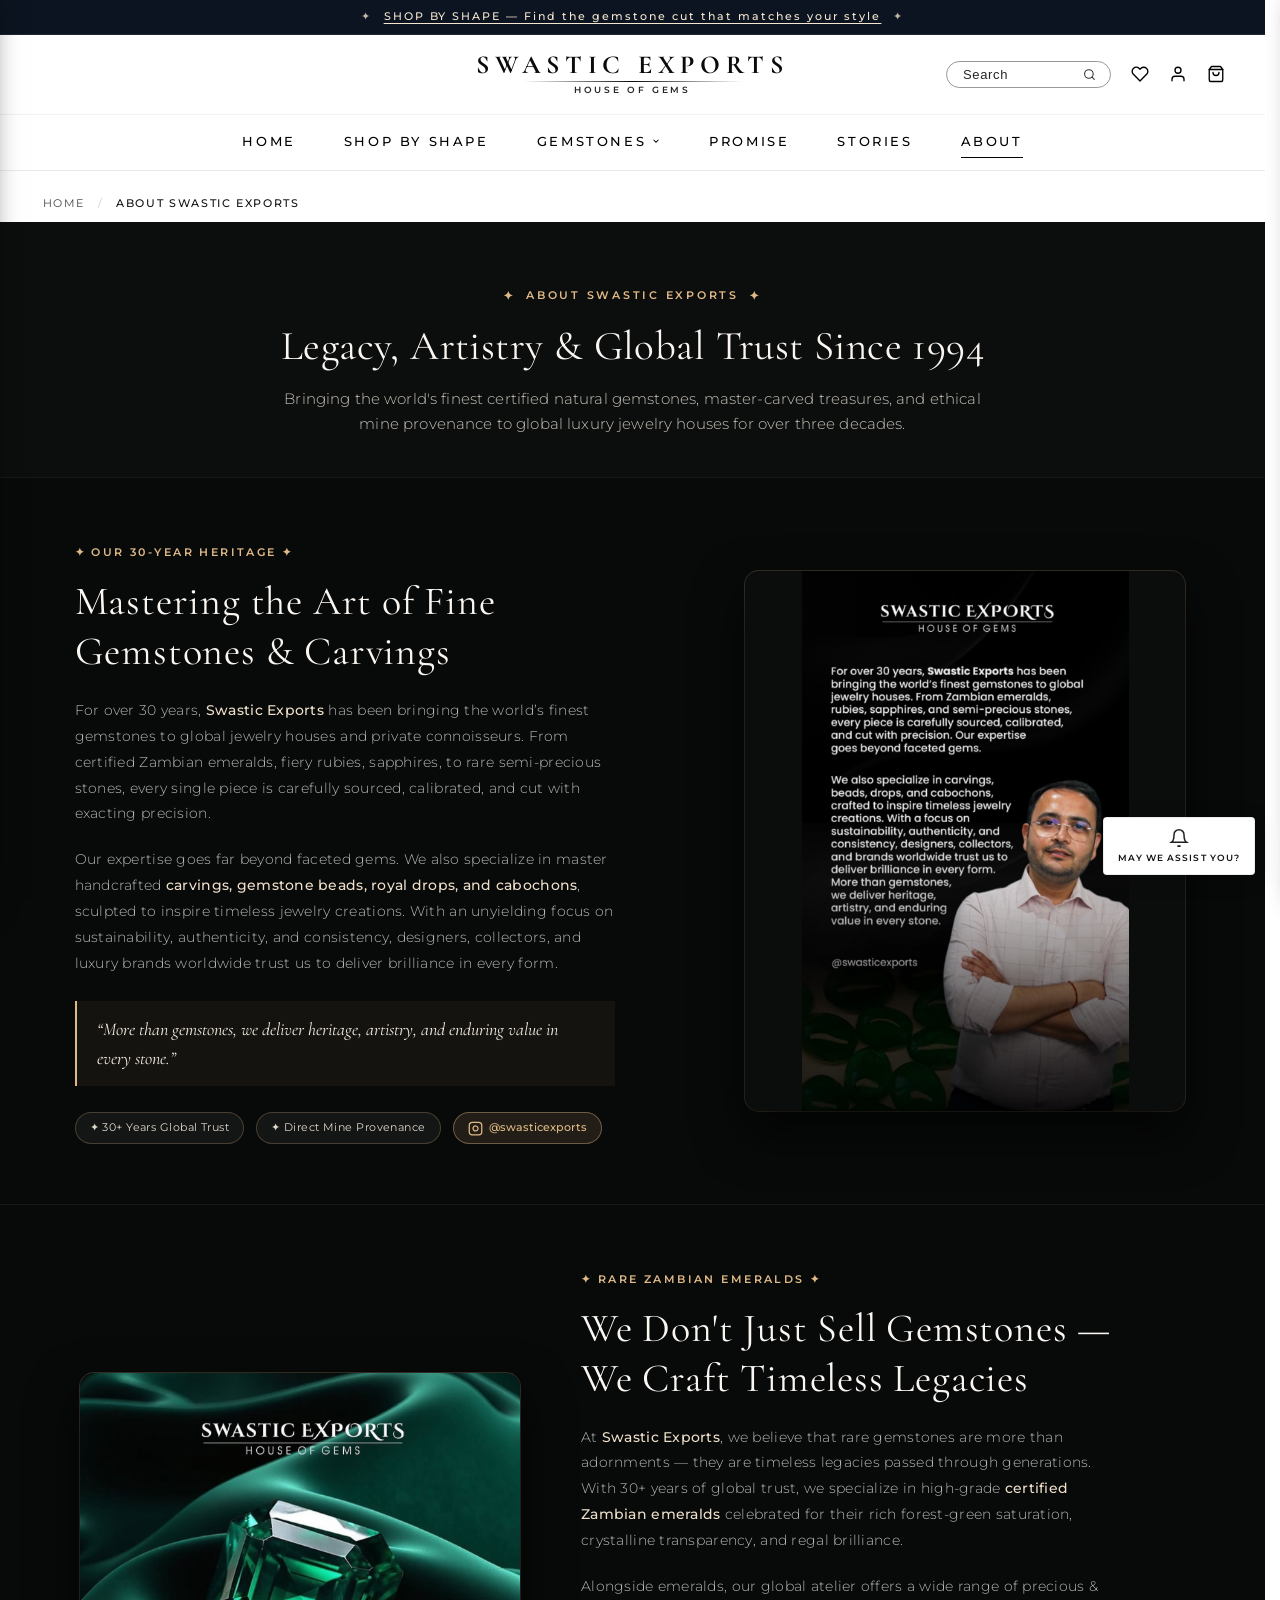
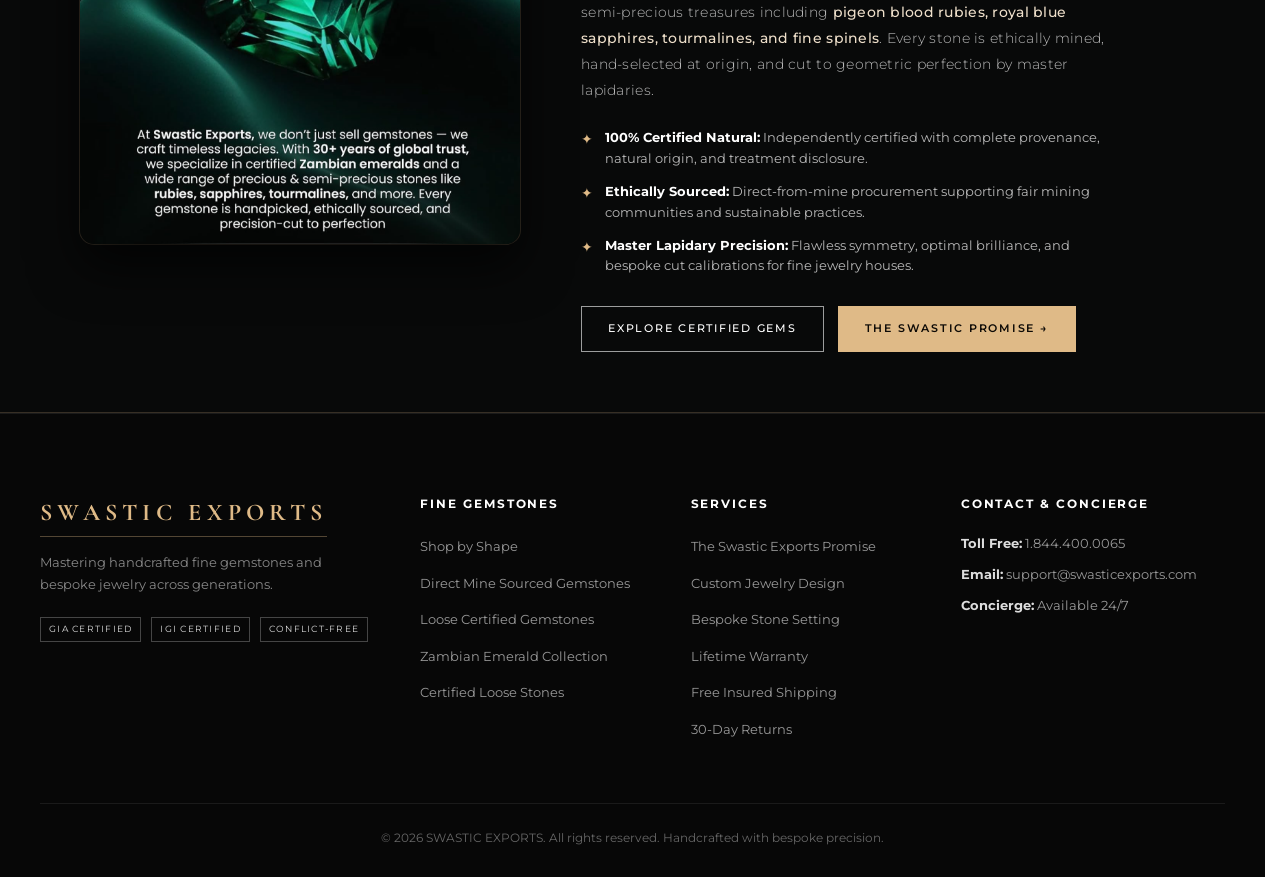
==== about.html @ c3d7b5c5 "Add luxury mega-dropdown for gemstones and complete 26-product catalog with live tab filtering" ====
<!DOCTYPE html>
<html lang="en">
<head>
  <meta charset="UTF-8">
  <meta name="viewport" content="width=device-width, initial-scale=1.0">
  <title>About Us | SWASTIC EXPORTS - House of Fine Gemstones</title>
  <meta name="description" content="Discover the 30-year legacy of Swastic Exports. World's finest certified natural Zambian emeralds, rubies, sapphires, precision lapidary art, and master handcrafted carvings.">
  <link rel="preconnect" href="https://fonts.googleapis.com">
  <link rel="preconnect" href="https://fonts.gstatic.com" crossorigin>
  <link href="https://fonts.googleapis.com/css2?family=Cormorant+Garamond:ital,wght@0,300;0,400;0,500;0,600;0,700;1,400&family=Montserrat:wght@200;300;400;500;600&display=swap" rel="stylesheet">
  <link rel="stylesheet" href="style.css">
</head>
<body class="about-page-body">

  <!-- Top Announcement Bar -->
  <div class="top-announcement-bar">
    <div class="announcement-content">
      <span class="sparkle-icon">✦</span>
      <a href="shapes.html">SHOP BY SHAPE — Find the gemstone cut that matches your style</a>
      <span class="sparkle-icon">✦</span>
    </div>
  </div>

  <!-- Top Header -->
  <header class="site-header" id="siteHeader">
    <div class="top-nav-bar">
      <div class="header-left">
        <button class="mobile-menu-btn" id="mobileMenuBtn" aria-label="Open Navigation Menu" title="Menu">
          <svg class="icon hamburger-icon" viewBox="0 0 24 24" fill="none" stroke="currentColor" stroke-width="2">
            <line x1="3" y1="6" x2="21" y2="6"></line>
            <line x1="3" y1="12" x2="21" y2="12"></line>
            <line x1="3" y1="18" x2="21" y2="18"></line>
          </svg>
        </button>
      </div>

      <div class="header-logo-container">
        <a href="index.html" class="brand-logo">
          <span class="logo-title">SWASTIC EXPORTS</span>
          <span class="logo-sub">HOUSE OF GEMS</span>
        </a>
      </div>

      <div class="header-right">
        <div class="search-pill-container" id="searchTrigger">
          <input type="text" placeholder="Search" id="headerSearchInput" readonly>
          <svg class="icon search-icon" viewBox="0 0 24 24" fill="none" stroke="currentColor" stroke-width="2">
            <circle cx="11" cy="11" r="8"></circle>
            <line x1="21" y1="21" x2="16.65" y2="16.65"></line>
          </svg>
        </div>
        
        <!-- Wishlist Button -->
        <button class="nav-action-btn wishlist-btn" id="wishlistBtn" aria-label="Favorites" title="View Favorites">
          <svg class="icon heart-icon" viewBox="0 0 24 24" fill="none" stroke="currentColor" stroke-width="1.8">
            <path d="M20.84 4.61a5.5 5.5 0 0 0-7.78 0L12 5.67l-1.06-1.06a5.5 5.5 0 0 0-7.78 7.78l1.06 1.06L12 21.23l7.78-7.78 1.06-1.06a5.5 5.5 0 0 0 0-7.78z"></path>
          </svg>
          <span class="action-badge" id="wishlistBadgeCount"></span>
        </button>

        <button class="nav-action-btn user-btn" id="userBtn" aria-label="Account">
          <svg class="icon" viewBox="0 0 24 24" fill="none" stroke="currentColor" stroke-width="1.8">
            <path d="M20 21v-2a4 4 0 0 0-4-4H8a4 4 0 0 0-4 4v2"></path>
            <circle cx="12" cy="7" r="4"></circle>
          </svg>
        </button>
        <button class="nav-action-btn cart-btn" id="cartBtn" aria-label="Shopping Bag">
          <svg class="icon" viewBox="0 0 24 24" fill="none" stroke="currentColor" stroke-width="1.8">
            <path d="M6 2L3 6v14a2 2 0 0 0 2 2h14a2 2 0 0 0 2-2V6l-3-4z"></path>
            <line x1="3" y1="6" x2="21" y2="6"></line>
            <path d="M16 10a4 4 0 0 1-8 0"></path>
          </svg>
          <span class="action-badge" id="cartBadgeCount"></span>
        </button>
      </div>
    </div>

    <!-- Navigation Menu Bar -->
    <nav class="main-navigation">
      <ul class="nav-menu">
        <li class="nav-item"><a href="index.html#heroSection" class="nav-link">HOME</a></li>
        <li class="nav-item"><a href="shapes.html" class="nav-link">SHOP BY SHAPE</a></li>
                <li class="nav-item has-dropdown" id="navGemsItem">
          <a href="index.html#diamond-products-section" class="nav-link nav-link-dropdown" id="navGemsLink" aria-haspopup="true" aria-expanded="false">
            <span>GEMSTONES</span>
            <svg class="dropdown-chevron" viewBox="0 0 24 24" width="10" height="10" fill="none" stroke="currentColor" stroke-width="2.5"><polyline points="6 9 12 15 18 9"></polyline></svg>
          </a>
          <div class="nav-luxury-dropdown" id="gemsDropdownMenu">
            <div class="nav-dropdown-inner">
              <div class="nav-drop-col">
                <span class="nav-drop-heading">
                  <span class="drop-icon">💎</span> NATURAL LOOSE GEMS
                </span>
                <ul class="nav-drop-list">
                  <li><a href="index.html#diamond-products-section?cat=gemstones" onclick="navigateToCategory('gemstones', event)">Colombian &amp; Zambian Emeralds</a></li>
                  <li><a href="index.html#diamond-products-section?cat=gemstones" onclick="navigateToCategory('gemstones', event)">Burma Pigeon Blood Rubies</a></li>
                  <li><a href="index.html#diamond-products-section?cat=gemstones" onclick="navigateToCategory('gemstones', event)">Royal Ceylon Blue Sapphires</a></li>
                  <li><a href="index.html#diamond-products-section?cat=gemstones" onclick="navigateToCategory('gemstones', event)">Santa Maria Aquamarines</a></li>
                  <li><a href="index.html#diamond-products-section?cat=gemstones" onclick="navigateToCategory('gemstones', event)">Rare Red Beryl &amp; Heliodor</a></li>
                  <li><a href="index.html#diamond-products-section?cat=gemstones" onclick="navigateToCategory('gemstones', event)" class="nav-drop-view-all">View All 10 Natural Gemstones &rarr;</a></li>
                </ul>
              </div>

              <div class="nav-drop-col">
                <span class="nav-drop-heading">
                  <span class="drop-icon">✨</span> CERTIFIED DIAMOND CUTS
                </span>
                <ul class="nav-drop-list">
                  <li><a href="index.html#diamond-products-section?cat=diamonds" onclick="navigateToCategory('diamonds', event)">Round Brilliant Cut (57 Facets)</a></li>
                  <li><a href="index.html#diamond-products-section?cat=diamonds" onclick="navigateToCategory('diamonds', event)">Emerald Cut (Hall of Mirrors)</a></li>
                  <li><a href="index.html#diamond-products-section?cat=diamonds" onclick="navigateToCategory('diamonds', event)">Royal Oval &amp; Cushion Cuts</a></li>
                  <li><a href="index.html#diamond-products-section?cat=diamonds" onclick="navigateToCategory('diamonds', event)">Pear Teardrop &amp; Marquise</a></li>
                  <li><a href="index.html#diamond-products-section?cat=diamonds" onclick="navigateToCategory('diamonds', event)">Princess &amp; Heart Cuts</a></li>
                  <li><a href="index.html#diamond-products-section?cat=diamonds" onclick="navigateToCategory('diamonds', event)" class="nav-drop-view-all">View All 8 Diamond Shapes &rarr;</a></li>
                </ul>
              </div>

              <div class="nav-drop-col">
                <span class="nav-drop-heading">
                  <span class="drop-icon">💍</span> FINE JEWELRY &amp; PAIRS
                </span>
                <ul class="nav-drop-list">
                  <li><a href="index.html#diamond-products-section?cat=jewelry" onclick="navigateToCategory('jewelry', event)">Emerald Solitaire &amp; Platinum Rings</a></li>
                  <li><a href="index.html#diamond-products-section?cat=jewelry" onclick="navigateToCategory('jewelry', event)">Full Eternity French Pavé Bands</a></li>
                  <li><a href="index.html#diamond-products-section?cat=jewelry" onclick="navigateToCategory('jewelry', event)">Natural Emerald Tennis Bracelets</a></li>
                  <li><a href="index.html#diamond-products-section?cat=pairs" onclick="navigateToCategory('pairs', event)">Neon Paraiba &amp; Chrome Tourmaline Pairs</a></li>
                  <li><a href="index.html#diamond-products-section?cat=pairs" onclick="navigateToCategory('pairs', event)">Mandarin Spessartite Garnet Pairs</a></li>
                  <li><a href="index.html#diamond-products-section?cat=all" onclick="navigateToCategory('all', event)" class="nav-drop-highlight-cta">✦ VIEW ALL PRODUCTS (26+) &rarr;</a></li>
                </ul>
              </div>
            </div>
          </div>
        </li>
        <li class="nav-item"><a href="promise.html" class="nav-link">PROMISE</a></li>
        <li class="nav-item"><a href="reviews.html" class="nav-link">STORIES</a></li>
        <li class="nav-item"><a href="about.html" class="nav-link active highlight-menu">ABOUT</a></li>
      </ul>
    </nav>
  </header>

  <main class="about-page-main">
    
    <!-- Breadcrumb -->
    <div class="promise-breadcrumb-wrapper">
      <div class="promise-container">
        <nav class="breadcrumb-nav">
          <a href="index.html">Home</a>
          <span class="breadcrumb-separator">/</span>
          <span class="breadcrumb-current">About Swastic Exports</span>
        </nav>
      </div>
    </div>

    <!-- About Section: Complete Brand Narrative, Founder & Zambian Emeralds Legacy -->
    <section class="story-legacy-section" id="story-section" style="border-top: none;">
      <!-- Section Header -->
      <div class="story-section-header">
        <div class="story-eyebrow">
          <span class="gold-diamond-icon">✦</span>
          <span>ABOUT SWASTIC EXPORTS</span>
          <span class="gold-diamond-icon">✦</span>
        </div>
        <h1 class="story-section-main-title">Legacy, Artistry &amp; Global Trust Since 1994</h1>
        <p class="story-section-lead">Bringing the world's finest certified natural gemstones, master-carved treasures, and ethical mine provenance to global luxury jewelry houses for over three decades.</p>
      </div>

      <!-- Story Block 1: 30+ Years Heritage & Founder Journey (User Image 4) -->
      <div class="story-block">
        <div class="story-container">
          <div class="story-content-box">
            <div class="story-inner-text">
              <span class="story-tag-eyebrow">✦ OUR 30-YEAR HERITAGE ✦</span>
              <h2 class="story-heading">Mastering the Art of Fine Gemstones &amp; Carvings</h2>
              <p class="story-description">
                For over 30 years, <strong>Swastic Exports</strong> has been bringing the world’s finest gemstones to global jewelry houses and private connoisseurs. From certified Zambian emeralds, fiery rubies, sapphires, to rare semi-precious stones, every single piece is carefully sourced, calibrated, and cut with exacting precision.
              </p>
              <p class="story-description">
                Our expertise goes far beyond faceted gems. We also specialize in master handcrafted <strong>carvings, gemstone beads, royal drops, and cabochons</strong>, sculpted to inspire timeless jewelry creations. With an unyielding focus on sustainability, authenticity, and consistency, designers, collectors, and luxury brands worldwide trust us to deliver brilliance in every form.
              </p>
              <blockquote class="story-quote-box">
                “More than gemstones, we deliver heritage, artistry, and enduring value in every stone.”
              </blockquote>
              <div class="story-meta-row">
                <span class="story-tag">✦ 30+ Years Global Trust</span>
                <span class="story-tag">✦ Direct Mine Provenance</span>
                <a href="https://instagram.com/swasticexports" target="_blank" class="story-handle-link" rel="noopener">
                  <svg width="15" height="15" viewBox="0 0 24 24" fill="none" stroke="currentColor" stroke-width="2"><rect x="2" y="2" width="20" height="20" rx="5" ry="5"></rect><path d="M16 11.37A4 4 0 1 1 12.63 8 4 4 0 0 1 16 11.37z"></path><line x1="17.5" y1="6.5" x2="17.51" y2="6.5"></line></svg>
                  @swasticexports
                </a>
              </div>
            </div>
          </div>
          <div class="story-media-box">
            <div class="story-card-frame">
              <img src="images/about-swastic-heritage.png" alt="Swastic Exports House of Gems - 30+ Years Heritage" class="story-card-img">
            </div>
          </div>
        </div>
      </div>

      <!-- Story Block 2: Certified Zambian Emeralds & Timeless Legacies (User Image 5) -->
      <div class="story-block">
        <div class="story-container reverse">
          <div class="story-media-box">
            <div class="story-card-frame">
              <img src="images/about-zambian-emerald.png" alt="Certified Zambian Emeralds Legacy - Swastic Exports" class="story-card-img">
            </div>
          </div>
          <div class="story-content-box">
            <div class="story-inner-text">
              <span class="story-tag-eyebrow">✦ RARE ZAMBIAN EMERALDS ✦</span>
              <h2 class="story-heading">We Don't Just Sell Gemstones — We Craft Timeless Legacies</h2>
              <p class="story-description">
                At <strong>Swastic Exports</strong>, we believe that rare gemstones are more than adornments — they are timeless legacies passed through generations. With 30+ years of global trust, we specialize in high-grade <strong>certified Zambian emeralds</strong> celebrated for their rich forest-green saturation, crystalline transparency, and regal brilliance.
              </p>
              <p class="story-description">
                Alongside emeralds, our global atelier offers a wide range of precious &amp; semi-precious treasures including <strong>pigeon blood rubies, royal blue sapphires, tourmalines, and fine spinels</strong>. Every stone is ethically mined, hand-selected at origin, and cut to geometric perfection by master lapidaries.
              </p>
              <div class="story-pillars-list">
                <div class="story-pillar-item">
                  <span class="pillar-check">✦</span>
                  <div><strong>100% Certified Natural:</strong> Independently certified with complete provenance, natural origin, and treatment disclosure.</div>
                </div>
                <div class="story-pillar-item">
                  <span class="pillar-check">✦</span>
                  <div><strong>Ethically Sourced:</strong> Direct-from-mine procurement supporting fair mining communities and sustainable practices.</div>
                </div>
                <div class="story-pillar-item">
                  <span class="pillar-check">✦</span>
                  <div><strong>Master Lapidary Precision:</strong> Flawless symmetry, optimal brilliance, and bespoke cut calibrations for fine jewelry houses.</div>
                </div>
              </div>
              <div class="story-actions-row">
                <a href="index.html#diamond-shape-section" class="story-cta-btn">EXPLORE CERTIFIED GEMS</a>
                <a href="promise.html" class="story-cta-btn gold">THE SWASTIC PROMISE →</a>
              </div>
            </div>
          </div>
        </div>
      </div>

    </section>

  </main>

  <!-- SWASTIC EXPORTS Footer -->
  <footer class="site-footer">
    <div class="footer-inner">
      <div class="footer-column brand-col">
        <div class="footer-logo">SWASTIC EXPORTS</div>
        <p class="footer-tagline">Mastering handcrafted fine gemstones and bespoke jewelry across generations.</p>
        <div class="footer-certifications">
          <span class="cert-badge">GIA CERTIFIED</span>
          <span class="cert-badge">IGI CERTIFIED</span>
          <span class="cert-badge">CONFLICT-FREE</span>
        </div>
      </div>

      <div class="footer-column">
        <h4>FINE GEMSTONES</h4>
        <ul>
          <li><a href="shapes.html">Shop by Shape</a></li>
          <li><a href="index.html#emerald-mines-section">Direct Mine Sourced Gemstones</a></li>
          <li><a href="index.html#diamond-products-section">Loose Certified Gemstones</a></li>
          <li><a href="index.html#emerald-mines-section">Zambian Emerald Collection</a></li>
          <li><a href="index.html#shapes-reel-section">Certified Loose Stones</a></li>
        </ul>
      </div>

      <div class="footer-column">
        <h4>SERVICES</h4>
        <ul>
          <li><a href="promise.html">The Swastic Exports Promise</a></li>
          <li><a href="index.html#diamond-shape-section">Custom Jewelry Design</a></li>
          <li><a href="#">Bespoke Stone Setting</a></li>
          <li><a href="#">Lifetime Warranty</a></li>
          <li><a href="#">Free Insured Shipping</a></li>
          <li><a href="#">30-Day Returns</a></li>
        </ul>
      </div>

      <div class="footer-column">
        <h4>CONTACT &amp; CONCIERGE</h4>
        <p class="footer-contact-item"><strong>Toll Free:</strong> 1.844.400.0065</p>
        <p class="footer-contact-item"><strong>Email:</strong> support@swasticexports.com</p>
        <p class="footer-contact-item"><strong>Concierge:</strong> Available 24/7</p>
      </div>
    </div>
    
    <div class="footer-bottom-bar">
      <p>&copy; 2026 SWASTIC EXPORTS. All rights reserved. Handcrafted with bespoke precision.</p>
    </div>
  </footer>

  <!-- Floating Concierge Widget -->
  <div class="concierge-floating-widget" id="conciergeWidget">
    <div class="concierge-badge-card" id="conciergeTrigger">
      <svg class="concierge-bell-icon" viewBox="0 0 24 24" fill="none" stroke="currentColor" stroke-width="1.8">
        <path d="M18 8A6 6 0 0 0 6 8c0 7-3 9-3 9h18s-3-2-3-9"></path>
        <path d="M13.73 21a2 2 0 0 1-3.46 0"></path>
      </svg>
      <span class="concierge-badge-text">MAY WE ASSIST YOU?</span>
    </div>

    <div class="concierge-panel" id="conciergePanel">
      <div class="concierge-panel-header">
        <div class="concierge-avatar">S</div>
        <div class="concierge-title-box">
          <h4>Swastic Exports Concierge</h4>
          <span class="status-online">● Online &amp; Ready to help</span>
        </div>
        <button class="concierge-close" id="conciergeClose">&times;</button>
      </div>
      <div class="concierge-body">
        <p class="concierge-greeting">Hello! Welcome to Swastic Exports. Our master gemstone specialists are here to guide you regarding certified Zambian emeralds, custom carvings, and direct mine provenance.</p>
        <div class="concierge-options">
          <button class="concierge-chip" onclick="handleConciergeTopic('diamond-guide')">Gemstone Certifications</button>
          <button class="concierge-chip" onclick="handleConciergeTopic('lab-vs-natural')">Natural Zambian Emeralds</button>
          <button class="concierge-chip" onclick="handleConciergeTopic('custom-ring')">Handcrafted Carvings</button>
        </div>
        <div class="concierge-input-wrap">
          <input type="text" placeholder="Type your question..." id="conciergeInput">
          <button id="conciergeSendBtn">Send</button>
        </div>
      </div>
    </div>
  </div>

  <!-- Favorites / Wishlist Slide Drawer -->
  <div class="cart-drawer-backdrop" id="wishlistBackdrop"></div>
  <aside class="cart-drawer" id="wishlistDrawer">
    <div class="cart-drawer-header">
      <h3>YOUR FAVORITES (<span id="wishlistDrawerCount">0</span>)</h3>
      <button class="close-drawer-btn" id="closeWishlistBtn">&times;</button>
    </div>
    <div class="cart-drawer-body" id="wishlistDrawerBody">
      <div class="empty-cart-view" id="emptyWishlistView">
        <svg viewBox="0 0 24 24" fill="none" stroke="currentColor" stroke-width="1.5" class="empty-bag-icon">
          <path d="M20.84 4.61a5.5 5.5 0 0 0-7.78 0L12 5.67l-1.06-1.06a5.5 5.5 0 0 0-7.78 7.78l1.06 1.06L12 21.23l7.78-7.78 1.06-1.06a5.5 5.5 0 0 0 0-7.78z"></path>
        </svg>
        <p>You have not saved any favorite jewelry pieces yet.</p>
        <a href="index.html#diamond-shape-section" class="hero-cta-btn dark-cta">EXPLORE GEMS</a>
      </div>
      <div class="cart-items-list" id="wishlistItemsList" style="display:none;"></div>
    </div>
  </aside>

  <!-- Shopping Cart Slide Drawer -->
  <div class="cart-drawer-backdrop" id="cartBackdrop"></div>
  <aside class="cart-drawer" id="cartDrawer">
    <div class="cart-drawer-header">
      <h3>YOUR SHOPPING BAG (<span id="drawerCount">0</span>)</h3>
      <button class="close-drawer-btn" id="closeCartBtn">&times;</button>
    </div>
    <div class="cart-drawer-body" id="cartDrawerBody">
      <div class="empty-cart-view" id="emptyCartView">
        <svg viewBox="0 0 24 24" fill="none" stroke="currentColor" stroke-width="1.5" class="empty-bag-icon">
          <path d="M6 2L3 6v14a2 2 0 0 0 2 2h14a2 2 0 0 0 2-2V6l-3-4z"></path>
          <line x1="3" y1="6" x2="21" y2="6"></line>
        </svg>
        <p>Your shopping bag is currently empty.</p>
        <a href="index.html#diamond-shape-section" class="hero-cta-btn dark-cta">CONTINUE BROWSING</a>
      </div>
      <div class="cart-items-list" id="cartItemsList" style="display:none;"></div>
    </div>
    <div class="cart-drawer-footer" id="cartDrawerFooter" style="display:none;">
      <div class="cart-subtotal-row">
        <span>Subtotal</span>
        <span id="cartSubtotalValue">$0.00</span>
      </div>
      <button class="checkout-btn">PROCEED TO CHECKOUT</button>
      <p class="cart-shipping-note">Complimentary insured shipping &amp; 30-day returns included.</p>
    </div>
  </aside>

  <script src="script.js"></script>
</body>
</html>
---- style.css ----
/* ==========================================================================
   VELORA - Luxury Fine Jewelry Design System
   Exact match to Diamondère aesthetic, typography, and layout
   ========================================================================== */

:root {
  --font-serif: 'Cormorant Garamond', Georgia, serif;
  --font-sans: 'Montserrat', -apple-system, BlinkMacSystemFont, 'Segoe UI', Roboto, sans-serif;
  
  /* Color Palette */
  --color-white: #ffffff;
  --color-black: #000000;
  --color-dark-bg: #0c0b0b;
  --color-section-dark: #121010;
  --color-burgundy-deep: #2f0409;
  --color-burgundy-mid: #4a0711;
  --color-text-main: #1f1f1f;
  --color-text-muted: #666666;
  --color-text-light: #d8d8d8;
  --color-gold-accent: #c5a059;
  --color-heart-active: #e53e3e;
  --color-border-light: rgba(0, 0, 0, 0.12);
  --color-border-dark: rgba(255, 255, 255, 0.25);
  
  --transition-smooth: all 0.35s cubic-bezier(0.25, 1, 0.5, 1);
}

/* Base Styles */
* {
  margin: 0;
  padding: 0;
  box-sizing: border-box;
}

html {
  scroll-behavior: smooth;
  font-size: 16px;
  overflow-x: hidden;
  max-width: 100%;
  width: 100%;
}

body {
  font-family: var(--font-sans);
  color: var(--color-text-main);
  background-color: var(--color-white);
  line-height: 1.6;
  overflow-x: hidden;
  max-width: 100%;
  width: 100%;
  position: relative;
  -webkit-font-smoothing: antialiased;
}

a {
  text-decoration: none;
  color: inherit;
}

button {
  cursor: pointer;
  border: none;
  background: none;
  font-family: inherit;
}

img {
  max-width: 100%;
  height: auto;
  display: block;
}

.icon {
  width: 18px;
  height: 18px;
  stroke-linecap: round;
  stroke-linejoin: round;
  transition: all 0.2s ease;
}

/* ==========================================================================
   HEADER & NAVIGATION
   Initial: Crisp white with dark text
   Scrolled: Sleek black sticky navbar (As seen in Screenshots 2, 3, 4, 5)
   ========================================================================== */

.site-header {
  position: sticky;
  top: 0;
  left: 0;
  width: 100%;
  z-index: 1000;
  background-color: var(--color-white);
  color: var(--color-black);
  border-bottom: 1px solid rgba(0, 0, 0, 0.08);
  transition: background-color 0.4s ease, color 0.4s ease, border-color 0.4s ease, box-shadow 0.4s ease;
}

.site-header.scrolled {
  background-color: var(--color-black);
  color: var(--color-white);
  border-bottom: 1px solid rgba(255, 255, 255, 0.15);
  box-shadow: 0 4px 25px rgba(0, 0, 0, 0.4);
}

.top-nav-bar {
  display: flex;
  align-items: center;
  justify-content: space-between;
  padding: 14px 40px;
  max-width: 1600px;
  margin: 0 auto;
}

.header-left {
  display: flex;
  align-items: center;
  gap: 28px;
  flex: 1;
}

.header-contact-link,
.location-currency {
  display: inline-flex;
  align-items: center;
  gap: 8px;
  font-size: 13px;
  letter-spacing: 0.04em;
  font-weight: 400;
  transition: opacity 0.2s ease;
}

.header-contact-link:hover {
  opacity: 0.75;
}

/* Brand Logo (Text-Only Royal Serif Design for SWASTIC EXPORTS) */
.header-logo-container {
  flex: 1;
  text-align: center;
}

.brand-logo {
  display: inline-flex;
  flex-direction: column;
  align-items: center;
  text-decoration: none;
  padding: 2px 6px;
  transition: all 0.3s ease;
}

.logo-title {
  font-family: var(--font-serif);
  font-size: 26px;
  font-weight: 700;
  letter-spacing: 0.22em;
  line-height: 1.1;
  text-transform: uppercase;
  color: #0a0a0a;
  -webkit-text-fill-color: #0a0a0a;
  background: none;
  -webkit-background-clip: border-box;
  position: relative;
  display: inline-block;
  transition: all 0.35s ease;
  white-space: nowrap;
}

.logo-title::after {
  content: '';
  position: absolute;
  bottom: -3px;
  left: 15%;
  right: 15%;
  height: 1px;
  background: linear-gradient(90deg, transparent, #0a0a0a, transparent);
  transition: all 0.35s ease;
}

.brand-logo:hover .logo-title {
  color: #b88636;
  -webkit-text-fill-color: #b88636;
  letter-spacing: 0.25em;
}

.brand-logo:hover .logo-title::after {
  left: 5%;
  right: 5%;
  background: linear-gradient(90deg, transparent, #b88636, transparent);
}

/* Scrolled (Black Header) and Dark Header: Radiant Luxury Gold Logo (Dynamically Changeable) */
.dark-header .logo-title,
.site-header.scrolled .logo-title {
  color: #dfba87;
  background: linear-gradient(135deg, #fff3dc 0%, #e2be8c 35%, #b88636 70%, #fadca6 100%) !important;
  -webkit-background-clip: text !important;
  -webkit-text-fill-color: transparent !important;
  filter: drop-shadow(0 1px 4px rgba(0, 0, 0, 0.7));
}

.dark-header .brand-logo:hover .logo-title,
.site-header.scrolled .brand-logo:hover .logo-title {
  background: linear-gradient(135deg, #ffffff 0%, #fae2be 40%, #dfba87 100%) !important;
  -webkit-background-clip: text !important;
  -webkit-text-fill-color: transparent !important;
}

.dark-header .logo-title::after,
.site-header.scrolled .logo-title::after {
  background: linear-gradient(90deg, transparent, #dfba87, transparent) !important;
}

.logo-sub {
  font-family: var(--font-sans);
  font-size: 8.5px;
  letter-spacing: 0.34em;
  text-transform: uppercase;
  margin-top: 5px;
  font-weight: 600;
  color: #1a1a1a;
  opacity: 0.95;
  white-space: nowrap;
  transition: color 0.35s ease;
}

.dark-header .logo-sub,
.site-header.scrolled .logo-sub {
  color: #dfba87 !important;
  text-shadow: 0 1px 2px rgba(0, 0, 0, 0.4);
}

/* Header Right: Search, Wishlist, Account, Cart */
.header-right {
  display: flex;
  align-items: center;
  justify-content: flex-end;
  gap: 20px;
  flex: 1;
}

.search-pill-container {
  display: flex;
  align-items: center;
  position: relative;
  border: 1px solid rgba(0, 0, 0, 0.4);
  border-radius: 20px;
  padding: 5px 14px 5px 16px;
  width: 165px;
  transition: all 0.3s ease;
  cursor: pointer;
}

.site-header.scrolled .search-pill-container {
  border-color: rgba(255, 255, 255, 0.45);
}

.search-pill-container input {
  border: none;
  outline: none;
  background: transparent;
  width: 100%;
  font-size: 13px;
  letter-spacing: 0.05em;
  color: inherit;
  cursor: pointer;
}

.search-pill-container input::placeholder {
  color: inherit;
  opacity: 0.85;
}

.search-icon {
  width: 15px;
  height: 15px;
  opacity: 0.8;
  margin-left: 6px;
}

.nav-action-btn {
  color: inherit;
  display: flex;
  align-items: center;
  justify-content: center;
  position: relative;
  transition: opacity 0.2s ease, transform 0.2s ease;
}

.nav-action-btn:hover {
  transform: translateY(-1px);
  opacity: 0.8;
}

.action-badge {
  position: absolute;
  top: -6px;
  right: -8px;
  background-color: var(--color-gold-accent);
  color: #fff;
  font-size: 10px;
  font-weight: 600;
  width: 16px;
  height: 16px;
  border-radius: 50%;
  display: none !important; /* Kept completely clean and normal without distracting 0 badges */
  align-items: center;
  justify-content: center;
}

.action-badge.has-items {
  display: flex !important;
}

.wishlist-btn .action-badge {
  background-color: var(--color-heart-active);
}

/* Main Navigation Menu (Exact requested 4 clean items) */
.main-navigation {
  border-top: 1px solid rgba(0, 0, 0, 0.05);
  padding: 10px 0 12px;
}

.site-header.scrolled .main-navigation {
  border-top: 1px solid rgba(255, 255, 255, 0.08);
  padding: 8px 0 10px;
}

.nav-menu {
  list-style: none;
  display: flex;
  align-items: center;
  justify-content: center;
  gap: 48px;
}

.nav-item {
  position: relative;
}

.nav-link {
  font-size: 13px;
  font-weight: 500;
  letter-spacing: 0.2em;
  text-transform: uppercase;
  color: inherit;
  padding: 6px 0;
  position: relative;
  display: inline-block;
  transition: color 0.2s ease;
}

.nav-link::after {
  content: '';
  position: absolute;
  bottom: 0;
  left: 0;
  width: 0;
  height: 1px;
  background-color: currentColor;
  transition: width 0.3s ease;
}

.nav-link:hover::after,
.nav-link.active::after,
.nav-link.highlight-menu::after {
  width: 100%;
}

/* ==========================================================================
   NAVIGATION DROPDOWN MENU (Luxury Mega-Menu for GEMSTONES)
   ========================================================================== */
.nav-item.has-dropdown {
  position: relative;
}

.nav-link.nav-link-dropdown {
  display: inline-flex;
  align-items: center;
  gap: 5px;
}

.dropdown-chevron {
  transition: transform 0.25s ease;
  vertical-align: middle;
}

.nav-item.has-dropdown:hover .dropdown-chevron,
.nav-item.has-dropdown.open .dropdown-chevron {
  transform: rotate(180deg);
}

.nav-luxury-dropdown {
  position: absolute;
  top: 100%;
  left: 50%;
  transform: translateX(-50%) translateY(14px);
  width: 780px;
  max-width: 90vw;
  background: #ffffff;
  color: #0f172a;
  border: 1px solid rgba(0, 0, 0, 0.08);
  border-radius: 16px;
  box-shadow: 0 25px 60px -10px rgba(0, 0, 0, 0.2), 0 0 0 1px rgba(0, 0, 0, 0.04);
  padding: 24px 28px;
  z-index: 1005;
  opacity: 0;
  visibility: hidden;
  pointer-events: none;
  transition: opacity 0.25s cubic-bezier(0.16, 1, 0.3, 1), transform 0.25s cubic-bezier(0.16, 1, 0.3, 1), visibility 0.25s;
  text-align: left;
}

/* Invisible bridge so mouse hover doesn't break when moving into dropdown */
.nav-luxury-dropdown::before {
  content: '';
  position: absolute;
  top: -15px;
  left: 0;
  right: 0;
  height: 20px;
}

.nav-item.has-dropdown:hover .nav-luxury-dropdown,
.nav-item.has-dropdown.open .nav-luxury-dropdown {
  opacity: 1;
  visibility: visible;
  pointer-events: auto;
  transform: translateX(-50%) translateY(0);
}

.site-header.scrolled .nav-luxury-dropdown {
  background: #0f1318;
  color: #ffffff;
  border-color: rgba(223, 186, 135, 0.25);
  box-shadow: 0 25px 60px rgba(0, 0, 0, 0.8), 0 0 0 1px rgba(223, 186, 135, 0.15);
}

.nav-dropdown-inner {
  display: grid;
  grid-template-columns: repeat(3, 1fr);
  gap: 24px;
}

.nav-drop-col {
  display: flex;
  flex-direction: column;
}

.nav-drop-heading {
  font-size: 11px;
  font-weight: 700;
  letter-spacing: 0.14em;
  text-transform: uppercase;
  color: #0f172a;
  margin-bottom: 12px;
  padding-bottom: 6px;
  border-bottom: 1px solid #f1f5f9;
  display: flex;
  align-items: center;
  gap: 6px;
  font-family: var(--font-sans);
}

.site-header.scrolled .nav-drop-heading {
  color: #dfba87;
  border-bottom-color: rgba(255, 255, 255, 0.1);
}

.drop-icon {
  font-size: 13px;
}

.nav-drop-list {
  list-style: none;
  padding: 0;
  margin: 0;
  display: flex;
  flex-direction: column;
  gap: 9px;
}

.nav-drop-list li a {
  font-size: 12.5px;
  color: #475569;
  text-decoration: none;
  font-weight: 500;
  line-height: 1.35;
  transition: all 0.2s ease;
  display: block;
}

.site-header.scrolled .nav-drop-list li a {
  color: #cbd5e1;
}

.nav-drop-list li a:hover {
  color: #0f172a;
  transform: translateX(3px);
}

.site-header.scrolled .nav-drop-list li a:hover {
  color: #dfba87;
}

.nav-drop-view-all {
  font-size: 11.5px !important;
  font-weight: 700 !important;
  color: #0f172a !important;
  margin-top: 4px;
  border-top: 1px dashed #e2e8f0;
  padding-top: 8px;
}

.site-header.scrolled .nav-drop-view-all {
  color: #dfba87 !important;
  border-top-color: rgba(255, 255, 255, 0.1);
}

.nav-drop-highlight-cta {
  font-size: 11.5px !important;
  font-weight: 700 !important;
  color: #b45309 !important;
  background: #fef3c7;
  padding: 5px 10px;
  border-radius: 6px;
  margin-top: 4px;
  display: inline-block;
  text-align: center;
}

.site-header.scrolled .nav-drop-highlight-cta {
  color: #0f1318 !important;
  background: #dfba87 !important;
}

/* Mobile Drawer Accordion for Gemstones */
.mobile-drawer-accordion-header {
  display: flex;
  align-items: center;
  justify-content: space-between;
  padding: 12px 18px;
  cursor: pointer;
  color: #ffffff;
  font-size: 14px;
  font-weight: 600;
  border-bottom: 1px solid rgba(255, 255, 255, 0.05);
}

.mobile-drawer-accordion-header .accordion-arrow {
  font-size: 16px;
  color: #dfba87;
  transition: transform 0.25s ease;
}

.mobile-drawer-accordion-item.active .mobile-drawer-accordion-header .accordion-arrow {
  transform: rotate(45deg);
}

.mobile-drawer-accordion-content {
  display: none;
  background: rgba(0, 0, 0, 0.25);
  padding: 6px 0 10px 24px;
}

.mobile-drawer-accordion-item.active .mobile-drawer-accordion-content {
  display: flex;
  flex-direction: column;
  gap: 8px;
}

.mobile-drawer-accordion-content a {
  font-size: 13px !important;
  color: #dfba87 !important;
  padding: 6px 12px;
  display: block;
}

/* Mobile Menu Hamburger Button (Hidden on Desktop) */
.mobile-menu-btn {
  display: none;
  background: transparent;
  border: none;
  color: inherit;
  cursor: pointer;
  padding: 6px;
  align-items: center;
  justify-content: center;
  border-radius: 4px;
  transition: opacity 0.2s ease, transform 0.2s ease;
}

.mobile-menu-btn:hover {
  opacity: 0.7;
}

.mobile-menu-btn .hamburger-icon {
  width: 22px;
  height: 22px;
}

/* ==========================================================================
   MOBILE NAVIGATION DRAWER (Luxury Slide-Over Menu)
   ========================================================================== */
.mobile-nav-drawer-backdrop {
  position: fixed;
  top: 0;
  left: 0;
  width: 100vw;
  height: 100vh;
  background: rgba(0, 0, 0, 0.75);
  backdrop-filter: blur(5px);
  -webkit-backdrop-filter: blur(5px);
  z-index: 10001;
  opacity: 0;
  visibility: hidden;
  transition: opacity 0.3s ease, visibility 0.3s ease;
}

.mobile-nav-drawer-backdrop.active {
  opacity: 1;
  visibility: visible;
}

.mobile-nav-drawer {
  position: fixed;
  top: 0;
  left: -320px;
  width: 300px;
  max-width: 85vw;
  height: 100vh;
  background: #0d0f11;
  color: #ffffff;
  z-index: 10002;
  box-shadow: 6px 0 30px rgba(0, 0, 0, 0.7);
  display: flex;
  flex-direction: column;
  transition: left 0.35s cubic-bezier(0.2, 0.9, 0.3, 1);
  overflow-y: auto;
}

.mobile-nav-drawer.active {
  left: 0;
}

.mobile-drawer-header {
  padding: 18px 20px;
  display: flex;
  align-items: center;
  justify-content: space-between;
  border-bottom: 1px solid rgba(223, 186, 135, 0.2);
}

.mobile-drawer-logo {
  text-decoration: none;
}

.mobile-drawer-logo .drawer-brand-title {
  font-family: var(--font-serif);
  font-size: 17px;
  font-weight: 700;
  letter-spacing: 0.16em;
  color: #dfba87;
  display: block;
}

.mobile-drawer-logo .drawer-brand-sub {
  font-family: var(--font-sans);
  font-size: 7.5px;
  letter-spacing: 0.25em;
  color: rgba(223, 186, 135, 0.75);
  display: block;
  margin-top: 2px;
}

.mobile-drawer-close {
  background: transparent;
  border: none;
  color: #a8a8a8;
  font-size: 26px;
  cursor: pointer;
  padding: 4px 8px;
  line-height: 1;
  transition: color 0.2s ease;
}

.mobile-drawer-close:hover {
  color: #ffffff;
}

.mobile-drawer-user-card {
  padding: 16px 20px;
  background: #14171a;
  border-bottom: 1px solid rgba(255, 255, 255, 0.08);
  display: flex;
  align-items: center;
  justify-content: space-between;
}

.mobile-drawer-user-info span {
  display: block;
}

.mobile-drawer-user-name {
  font-family: var(--font-sans);
  font-size: 13px;
  font-weight: 600;
  color: #ffffff;
}

.mobile-drawer-user-tier {
  font-family: var(--font-sans);
  font-size: 10px;
  color: #dfba87;
  letter-spacing: 0.08em;
  text-transform: uppercase;
  margin-top: 2px;
}

.mobile-drawer-user-link {
  font-family: var(--font-sans);
  font-size: 11px;
  color: #dfba87;
  text-decoration: underline;
  text-transform: uppercase;
  letter-spacing: 0.06em;
  font-weight: 600;
}

.mobile-drawer-links {
  list-style: none;
  padding: 14px 0;
  flex-grow: 1;
  margin: 0;
}

.mobile-drawer-link-item a {
  display: flex;
  align-items: center;
  justify-content: space-between;
  padding: 13px 22px;
  font-family: var(--font-sans);
  font-size: 12px;
  font-weight: 500;
  letter-spacing: 0.16em;
  text-transform: uppercase;
  color: #e5e5e5;
  transition: all 0.2s ease;
  border-left: 3px solid transparent;
}

.mobile-drawer-link-item a:hover,
.mobile-drawer-link-item a.active {
  background: rgba(223, 186, 135, 0.08);
  color: #dfba87;
  border-left-color: #dfba87;
  padding-left: 26px;
}

.mobile-drawer-link-item .link-arrow {
  color: rgba(223, 186, 135, 0.5);
  font-size: 14px;
}

.mobile-drawer-footer {
  padding: 20px;
  border-top: 1px solid rgba(255, 255, 255, 0.08);
  background: #0a0b0d;
  display: flex;
  flex-direction: column;
  gap: 12px;
}

.mobile-drawer-wa-btn {
  display: flex;
  align-items: center;
  justify-content: center;
  gap: 8px;
  padding: 12px;
  background: #1b8a43;
  color: #ffffff;
  border-radius: 4px;
  font-family: var(--font-sans);
  font-size: 12px;
  font-weight: 600;
  letter-spacing: 0.05em;
  text-decoration: none;
  transition: background 0.2s ease;
}

.mobile-drawer-wa-btn:hover {
  background: #25d366;
  color: #ffffff;
}

.mobile-drawer-contact-line {
  font-family: var(--font-sans);
  font-size: 11px;
  color: #8c8c8c;
  text-align: center;
  margin-top: 4px;
}

/* ==========================================================================
   1. HERO SECTION (Screenshot 1)
   ========================================================================== */

.hero-section {
  position: relative;
  width: 100%;
  min-height: calc(100vh - 90px);
  overflow: hidden;
  display: flex;
  align-items: center;
  justify-content: center;
  background: linear-gradient(135deg, #ffffff 0%, #faf8f5 55%, #f6f3ee 100%);
  padding: 50px 40px 60px;
  border-bottom: 1px solid rgba(0, 0, 0, 0.06);
}

.hero-gems-container {
  position: relative;
  z-index: 2;
  width: 100%;
  max-width: 1480px;
  margin: 0 auto;
  display: grid;
  grid-template-columns: 1fr 1.15fr;
  align-items: center;
  gap: 50px;
}

/* Left Content Column */
.hero-content-col {
  text-align: left;
  max-width: 600px;
  padding-left: 20px;
}

.hero-eyebrow {
  display: inline-flex;
  align-items: center;
  gap: 8px;
  font-family: var(--font-sans);
  font-size: 11px;
  font-weight: 600;
  letter-spacing: 0.28em;
  text-transform: uppercase;
  color: #c5a059;
  margin-bottom: 20px;
}

.gold-diamond-icon {
  font-size: 10px;
  color: #c5a059;
}

.hero-main-title {
  font-family: var(--font-serif);
  font-size: 58px;
  font-weight: 400;
  line-height: 1.14;
  letter-spacing: 0.01em;
  color: #1a1a1a;
  margin-bottom: 22px;
}

.hero-title-accent {
  font-style: italic;
  color: #2b2b2b;
}

.hero-subtext {
  font-family: var(--font-sans);
  font-size: 15px;
  line-height: 1.75;
  color: #555555;
  margin-bottom: 34px;
  font-weight: 350;
  max-width: 520px;
}

.hero-action-group {
  display: flex;
  align-items: center;
  gap: 16px;
  margin-bottom: 34px;
  flex-wrap: wrap;
}

.hero-btn-primary {
  display: inline-block;
  padding: 14px 34px;
  background: #121010;
  color: #ffffff;
  border: 1px solid #121010;
  font-size: 11px;
  font-weight: 600;
  letter-spacing: 0.2em;
  text-transform: uppercase;
  transition: var(--transition-smooth);
  box-shadow: 0 4px 16px rgba(0, 0, 0, 0.12);
}

.hero-btn-primary:hover {
  background: #c5a059;
  border-color: #c5a059;
  color: #ffffff;
  transform: translateY(-2px);
  box-shadow: 0 8px 24px rgba(197, 160, 89, 0.35);
}

.hero-btn-secondary {
  display: inline-block;
  padding: 14px 30px;
  background: transparent;
  color: #121010;
  border: 1px solid rgba(0, 0, 0, 0.25);
  font-size: 11px;
  font-weight: 600;
  letter-spacing: 0.2em;
  text-transform: uppercase;
  transition: var(--transition-smooth);
}

.hero-btn-secondary:hover {
  border-color: #121010;
  background: rgba(0, 0, 0, 0.04);
  transform: translateY(-2px);
}

.hero-trust-badges {
  display: flex;
  align-items: center;
  gap: 22px;
  flex-wrap: wrap;
  padding-top: 20px;
  border-top: 1px solid rgba(0, 0, 0, 0.08);
}

.trust-badge-item {
  display: flex;
  align-items: center;
  gap: 8px;
  font-size: 11px;
  letter-spacing: 0.08em;
  text-transform: uppercase;
  color: #777777;
  font-weight: 500;
}

.badge-dot {
  width: 5px;
  height: 5px;
  background: #c5a059;
  border-radius: 50%;
}

/* Right Visual Column */
.hero-visual-col {
  display: flex;
  justify-content: center;
  align-items: center;
  position: relative;
}

.hero-image-wrapper {
  position: relative;
  display: inline-block;
  max-width: 680px;
  width: 100%;
  margin: 0 auto;
  background: transparent;
  padding: 0;
  box-shadow: none;
  transition: transform 0.4s ease;
}

.hero-image-wrapper:hover {
  transform: translateY(-4px);
}

.hero-gems-img {
  width: 100%;
  height: auto;
  display: block;
  object-fit: contain;
  filter: contrast(1.05) saturate(1.08);
}

/* ==========================================================================
   REAL DIAMOND & GEMSTONE SPARKLE EFFECTS
   Dynamic light flares simulate authentic diamond brilliance & spectral fire
   ========================================================================== */

.diamond-sparkle {
  position: absolute;
  pointer-events: none;
  z-index: 10;
  transform: translate(-50%, -50%);
}

/* Pear Diamond in the center */
.sparkle-pear-diamond {
  top: 43.5%;
  left: 49.8%;
}

/* Emerald Cut Diamonds flanking center */
.sparkle-emerald-diamond-left {
  top: 39.5%;
  left: 41.2%;
}

.sparkle-emerald-diamond-right {
  top: 39.5%;
  left: 58.4%;
}

/* Royal Emerald cushion at top */
.sparkle-top-emerald {
  top: 27.5%;
  left: 49.8%;
}

/* Vivid Ruby in center arc */
.sparkle-ruby-center {
  top: 59.2%;
  left: 49.8%;
}

/* Royal Sapphire in blue arc */
.sparkle-sapphire-accent {
  top: 72.5%;
  left: 49.8%;
}

.sparkle-star {
  display: block;
  width: 18px;
  height: 18px;
  position: relative;
  animation: diamondGlitter 3.4s infinite ease-in-out;
}

.sparkle-emerald-diamond-left .sparkle-star {
  animation-delay: 1.1s;
  animation-duration: 3.8s;
}

.sparkle-emerald-diamond-right .sparkle-star {
  animation-delay: 2.2s;
  animation-duration: 3.5s;
}

.sparkle-ruby-center .sparkle-star {
  animation-delay: 1.7s;
  animation-duration: 4s;
}

.sparkle-sapphire-accent .sparkle-star {
  animation-delay: 0.7s;
  animation-duration: 3.6s;
}

.sparkle-star::before,
.sparkle-star::after {
  content: '';
  position: absolute;
  top: 50%;
  left: 50%;
  background: linear-gradient(90deg, transparent, #ffffff, transparent);
  transform: translate(-50%, -50%);
  filter: drop-shadow(0 0 5px rgba(255, 255, 255, 0.95)) drop-shadow(0 0 10px rgba(185, 225, 255, 0.9));
}

.sparkle-star::before {
  width: 24px;
  height: 2px;
}

.sparkle-star::after {
  width: 2px;
  height: 24px;
}

.sparkle-star-core {
  position: absolute;
  top: 50%;
  left: 50%;
  width: 6px;
  height: 6px;
  background: #ffffff;
  border-radius: 50%;
  transform: translate(-50%, -50%);
  box-shadow: 0 0 10px 4px rgba(255, 255, 255, 0.95), 0 0 18px 8px rgba(180, 225, 255, 0.7);
}

.sparkle-glow {
  display: block;
  width: 24px;
  height: 18px;
  border-radius: 50%;
  background: radial-gradient(ellipse, rgba(46, 213, 115, 0.55) 0%, rgba(46, 213, 115, 0) 70%);
  animation: emeraldPulse 4.2s infinite ease-in-out;
  animation-delay: 0.9s;
}

@keyframes diamondGlitter {
  0%, 100% {
    opacity: 0;
    transform: scale(0.3) rotate(0deg);
  }
  30% {
    opacity: 0.1;
  }
  50% {
    opacity: 1;
    transform: scale(1.25) rotate(45deg);
  }
  70% {
    opacity: 0.2;
  }
}

@keyframes emeraldPulse {
  0%, 100% {
    opacity: 0.1;
    transform: scale(0.8);
  }
  50% {
    opacity: 0.85;
    transform: scale(1.4);
  }
}

/* Hero Responsive Breakpoints */
@media (max-width: 1024px) {
  .hero-gems-container {
    grid-template-columns: 1fr;
    gap: 40px;
    text-align: center;
  }
  .hero-content-col {
    text-align: center;
    margin: 0 auto;
    padding-left: 0;
  }
  .hero-action-group,
  .hero-trust-badges {
    justify-content: center;
  }
  .hero-main-title {
    font-size: 46px;
  }
}

@media (max-width: 600px) {
  .hero-section {
    padding: 30px 16px 45px;
  }
  .hero-main-title {
    font-size: 36px;
  }
  .hero-action-group {
    flex-direction: column;
    width: 100%;
  }
  .hero-btn-primary,
  .hero-btn-secondary {
    width: 100%;
    text-align: center;
  }
}

.hero-scroll-indicator {
  position: absolute;
  bottom: 12px;
  left: 50%;
  transform: translateX(-50%);
  z-index: 3;
}

.hero-scroll-indicator a {
  color: rgba(0, 0, 0, 0.45);
  display: block;
  animation: bounce 2s infinite ease-in-out;
  transition: color 0.2s ease;
}

.hero-scroll-indicator a:hover {
  color: #111111;
}

.chevron-down {
  width: 22px;
  height: 22px;
}

@keyframes bounce {
  0%, 20%, 50%, 80%, 100% { transform: translateY(0); }
  40% { transform: translateY(-8px); }
  60% { transform: translateY(-4px); }
}

/* ==========================================================================
   2. FOUR COLLECTIONS GRID SECTION (Screenshot 2)
   ========================================================================== */

.featured-collections-section {
  background: linear-gradient(180deg, #320308 0%, #1c0205 100%);
  padding: 70px 40px 90px;
  color: var(--color-white);
}

.collections-container {
  max-width: 1540px;
  margin: 0 auto;
  display: grid;
  grid-template-columns: repeat(4, 1fr);
  gap: 28px;
}

.collection-card {
  display: flex;
  flex-direction: column;
  cursor: pointer;
  transition: transform 0.35s ease;
}

.collection-card:hover {
  transform: translateY(-6px);
}

.collection-img-wrapper {
  width: 100%;
  aspect-ratio: 1 / 1;
  overflow: hidden;
  background-color: #0d0103;
  margin-bottom: 22px;
  border-radius: 2px;
}

.collection-img-wrapper img {
  width: 100%;
  height: 100%;
  object-fit: cover;
  transition: transform 0.6s cubic-bezier(0.25, 1, 0.5, 1);
}

.collection-card:hover .collection-img-wrapper img {
  transform: scale(1.06);
}

.collection-title {
  font-family: var(--font-serif);
  font-size: 20px;
  font-weight: 400;
  text-align: center;
  letter-spacing: 0.04em;
  color: #f5f2eb;
  transition: color 0.3s ease;
}

.collection-card:hover .collection-title {
  color: #ffffff;
  text-decoration: underline;
  text-underline-offset: 6px;
}

/* ==========================================================================
   3. STORY SECTION: About Swastic Exports - Heritage & Timeless Legacies
   ========================================================================== */

.story-legacy-section {
  background-color: #0c0d0d;
  color: var(--color-white);
  overflow: hidden;
  position: relative;
  border-top: 1px solid rgba(223, 186, 135, 0.2);
  border-bottom: 1px solid rgba(223, 186, 135, 0.2);
}

.story-section-header {
  text-align: center;
  padding: 85px 24px 50px;
  max-width: 920px;
  margin: 0 auto;
}

.story-eyebrow {
  display: inline-flex;
  align-items: center;
  gap: 10px;
  font-family: var(--font-sans);
  font-size: 11px;
  font-weight: 600;
  letter-spacing: 0.25em;
  text-transform: uppercase;
  color: #dfba87;
  margin-bottom: 16px;
}

.story-eyebrow .gold-diamond-icon {
  color: #dfba87;
  font-size: 12px;
}

.story-section-header {
  padding: 60px 24px 40px;
  max-width: 860px;
  margin: 0 auto;
  text-align: center;
}

.story-section-main-title {
  font-family: var(--font-serif);
  font-size: clamp(28px, 3.2vw, 42px);
  font-weight: 400;
  line-height: 1.25;
  letter-spacing: 0.01em;
  color: #faf7f2;
  margin-bottom: 14px;
}

.story-section-lead {
  font-family: var(--font-sans);
  font-size: 14.5px;
  line-height: 1.75;
  color: #c7c3ba;
  font-weight: 300;
  letter-spacing: 0.01em;
  max-width: 720px;
  margin: 0 auto;
}

/* Story Block Containers */
.story-block {
  border-top: 1px solid rgba(255, 255, 255, 0.06);
  background: #080909;
  padding: 60px 0;
}

.story-container {
  display: grid;
  grid-template-columns: 1fr 1fr;
  width: 100%;
  align-items: stretch;
  min-height: 600px;
}

.story-container.reverse {
  grid-template-columns: 1fr 1fr;
}

.about-page-main .story-container {
  grid-template-columns: 1.15fr 0.85fr;
  max-width: 1180px;
  margin: 0 auto;
  gap: 56px;
  padding: 0 32px;
  align-items: center;
  min-height: auto;
}

.about-page-main .story-container.reverse {
  grid-template-columns: 0.85fr 1.15fr;
}

.story-content-left {
  display: flex;
  align-items: center;
  justify-content: center;
  padding: 80px 70px;
  background-color: #0b0b0b;
}

.story-content-box {
  display: flex;
  flex-direction: column;
  justify-content: center;
  padding: 0;
  background-color: transparent;
}

.about-page-main .story-content-left {
  padding: 0;
  background-color: transparent;
}

.story-inner-text {
  max-width: 540px;
  width: 100%;
}

.story-tag-eyebrow {
  display: inline-block;
  font-family: var(--font-sans);
  font-size: 11px;
  font-weight: 600;
  letter-spacing: 0.22em;
  text-transform: uppercase;
  color: #dfba87;
  margin-bottom: 14px;
}

.story-heading {
  font-family: var(--font-serif);
  font-size: clamp(28px, 3.2vw, 40px);
  font-weight: 400;
  line-height: 1.25;
  letter-spacing: 0.02em;
  margin-bottom: 22px;
  color: #faf7f2;
}

.story-description {
  font-family: var(--font-sans);
  font-size: 14px;
  line-height: 1.85;
  color: #b8b8b8;
  font-weight: 300;
  margin-bottom: 20px;
  letter-spacing: 0.02em;
}

.story-description strong {
  color: #eedfca;
  font-weight: 500;
}

.story-quote-box {
  margin: 24px 0 26px;
  padding: 14px 20px;
  border-left: 2px solid #dfba87;
  background: rgba(223, 186, 135, 0.06);
  font-family: var(--font-serif);
  font-size: 18px;
  font-style: italic;
  line-height: 1.6;
  color: #f3ece1;
}

.story-meta-row {
  display: flex;
  align-items: center;
  flex-wrap: wrap;
  gap: 12px;
  margin-top: 24px;
}

.story-tag {
  display: inline-flex;
  align-items: center;
  padding: 6px 14px;
  background: rgba(255, 255, 255, 0.05);
  border: 1px solid rgba(223, 186, 135, 0.25);
  border-radius: 20px;
  font-family: var(--font-sans);
  font-size: 11px;
  color: #ded8cb;
  letter-spacing: 0.04em;
}

.story-handle-link {
  display: inline-flex;
  align-items: center;
  gap: 6px;
  padding: 6px 14px;
  background: rgba(223, 186, 135, 0.12);
  border: 1px solid rgba(223, 186, 135, 0.4);
  border-radius: 20px;
  color: #dfba87;
  font-family: var(--font-sans);
  font-size: 11px;
  font-weight: 500;
  text-decoration: none;
  transition: all 0.25s ease;
}

.story-handle-link:hover {
  background: #dfba87;
  color: #0b0b0b;
}

/* Feature Pillars List in Story 2 */
.story-pillars-list {
  display: flex;
  flex-direction: column;
  gap: 12px;
  margin: 24px 0 30px;
}

.story-pillar-item {
  display: flex;
  align-items: flex-start;
  gap: 12px;
  font-family: var(--font-sans);
  font-size: 13px;
  line-height: 1.6;
  color: #b8b8b8;
}

.story-pillar-item .pillar-check {
  color: #dfba87;
  font-size: 14px;
  margin-top: 1px;
  flex-shrink: 0;
}

.story-pillar-item strong {
  color: #ffffff;
}

/* Actions */
.story-actions-row {
  display: flex;
  align-items: center;
  gap: 14px;
  flex-wrap: wrap;
}

.story-cta-btn {
  display: inline-block;
  padding: 13px 26px;
  border: 1px solid rgba(255, 255, 255, 0.6);
  color: var(--color-white);
  font-size: 11px;
  font-weight: 500;
  letter-spacing: 0.16em;
  text-transform: uppercase;
  text-decoration: none;
  transition: var(--transition-smooth);
}

.story-cta-btn:hover {
  background-color: var(--color-white);
  color: var(--color-black);
  transform: translateY(-2px);
}

.story-cta-btn.gold {
  background: #dfba87;
  border-color: #dfba87;
  color: #0d0a06;
  font-weight: 600;
}

.story-cta-btn.gold:hover {
  background: #ffffff;
  border-color: #ffffff;
  color: #0d0a06;
}

/* Media Box / Exhibition Image & Poster Cards */
.story-media-box {
  position: relative;
  width: 100%;
  height: auto;
  min-height: auto;
  display: flex;
  align-items: center;
  justify-content: center;
  background: transparent;
  padding: 0;
}

.story-media-right {
  position: relative;
  width: 100%;
  height: 100%;
  min-height: 600px;
  display: flex;
  align-items: stretch;
  overflow: hidden;
  background-color: #050606;
}

.story-card-frame {
  width: 100%;
  max-width: 440px;
  border-radius: 14px;
  overflow: hidden;
  box-shadow: 0 22px 50px rgba(0, 0, 0, 0.7), 0 0 0 1px rgba(223, 186, 135, 0.22);
  background: #0b0c0c;
  display: flex;
  align-items: center;
  justify-content: center;
  transition: transform 0.4s cubic-bezier(0.2, 0.8, 0.2, 1), box-shadow 0.4s ease;
}

.story-card-frame:hover {
  transform: translateY(-8px);
  box-shadow: 0 28px 65px rgba(0, 0, 0, 0.85), 0 0 0 1px rgba(223, 186, 135, 0.4);
}

.story-card-img {
  width: 100%;
  height: auto;
  max-height: 540px;
  object-fit: contain;
  display: block;
  border-radius: 14px;
}

.story-image {
  width: 100%;
  height: 100%;
  min-height: 600px;
  object-fit: cover;
  object-position: center 30%;
  display: block;
  transition: transform 0.8s cubic-bezier(0.25, 1, 0.5, 1);
}

.story-card-frame:hover .story-card-img,
.story-media-right:hover .story-image {
  transform: scale(1.025);
}

.collection-carvings-img {
  width: 100%;
  height: 100%;
  object-fit: cover;
  object-position: center 30%;
  transition: transform 0.6s cubic-bezier(0.25, 1, 0.5, 1);
}

/* Collections Block inside About Section */
.story-collections-block {
  padding: 85px 40px 95px;
  background-color: #0b0c0c;
  border-top: 1px solid rgba(255, 255, 255, 0.08);
}

.story-collections-header {
  text-align: center;
  max-width: 800px;
  margin: 0 auto 50px;
}

@media (max-width: 992px) {
  .story-block {
    padding: 48px 0;
  }
  .story-container,
  .story-container.reverse {
    grid-template-columns: 1fr;
    gap: 36px;
    padding: 0 24px;
  }
  .story-container.reverse .story-media-box,
  .story-container.reverse .story-media-right {
    order: 2;
  }
  .story-container.reverse .story-content-box,
  .story-container.reverse .story-content-left {
    order: 1;
  }
  .story-content-box,
  .story-content-left {
    padding: 0;
  }
  .story-card-frame {
    max-width: 380px;
    margin: 0 auto;
  }
  .story-card-img {
    max-height: 460px;
  }
  .story-media-right,
  .story-image {
    min-height: 320px;
  }
  #story-section .story-container {
    padding: 0;
    gap: 0;
  }
  #story-section .story-content-left {
    padding: 60px 24px;
  }
  #story-section .story-media-right,
  #story-section .story-image {
    min-height: 420px;
  }
}

/* ==========================================================================
   4. INTERACTIVE DIAMOND BY SHAPE SECTION (Screenshot 4)
   Dynamic ring switching functionality on diamond selection
   ========================================================================== */

.diamond-shape-selector-section {
  background-color: var(--color-white);
  color: var(--color-black);
  padding: 80px 40px 90px;
  text-align: center;
}

.shape-selector-header {
  max-width: 820px;
  margin: 0 auto 35px;
}

.section-title {
  font-family: var(--font-serif);
  font-size: 42px;
  font-weight: 400;
  line-height: 1.25;
  letter-spacing: 0.02em;
  margin-bottom: 18px;
  color: #1a1a1a;
}

.section-subtitle {
  font-size: 14px;
  color: #555555;
  line-height: 1.7;
  font-weight: 400;
}

.section-subtitle .text-link {
  color: #111111;
  text-decoration: underline;
  text-underline-offset: 3px;
  font-weight: 500;
  transition: color 0.2s ease;
}

.section-subtitle .text-link:hover {
  color: var(--color-burgundy-mid);
}

/* Ring Stage */
.shape-ring-stage {
  max-width: 780px;
  margin: 0 auto 30px;
  display: flex;
  flex-direction: column;
  align-items: center;
}

.ring-display-container {
  width: 100%;
  max-width: 620px;
  aspect-ratio: 4 / 3;
  display: flex;
  align-items: center;
  justify-content: center;
  position: relative;
  background: #ffffff;
}

.stage-favorite-btn {
  position: absolute;
  top: 15px;
  right: 15px;
  background: rgba(255, 255, 255, 0.9);
  border-radius: 50%;
  width: 38px;
  height: 38px;
  display: flex;
  align-items: center;
  justify-content: center;
  box-shadow: 0 2px 10px rgba(0,0,0,0.06);
  transition: all 0.2s ease;
}

.stage-favorite-btn:hover {
  transform: scale(1.1);
}

.stage-favorite-btn.favorited svg {
  fill: var(--color-heart-active);
  stroke: var(--color-heart-active);
}

.active-ring-preview {
  max-width: 82%;
  max-height: 82%;
  object-fit: contain;
  transition: opacity 0.3s ease, transform 0.3s ease;
}

.active-ring-preview.switching {
  opacity: 0.3;
  transform: scale(0.96);
}

.ring-spec-overlay {
  position: absolute;
  bottom: 8px;
  display: flex;
  flex-direction: column;
  align-items: center;
  gap: 4px;
}

.diamond-spec-pill {
  font-size: 12px;
  font-weight: 600;
  letter-spacing: 0.14em;
  text-transform: uppercase;
  color: #222;
  background: rgba(255, 255, 255, 0.95);
  padding: 4px 14px;
  border-radius: 20px;
  box-shadow: 0 2px 10px rgba(0,0,0,0.06);
}

.diamond-spec-sub {
  font-size: 11px;
  color: #777;
  letter-spacing: 0.06em;
}

.selector-instructions {
  font-size: 13px;
  color: #444;
  letter-spacing: 0.08em;
  margin-top: 18px;
  font-weight: 400;
}

/* 8 Diamond Shapes Horizontal Bar */
.diamond-shapes-nav {
  display: flex;
  align-items: flex-end;
  justify-content: center;
  gap: 32px;
  max-width: 1300px;
  margin: 0 auto 40px;
  padding: 10px 20px;
  flex-wrap: wrap;
}

.diamond-shape-btn {
  display: flex;
  flex-direction: column;
  align-items: center;
  gap: 12px;
  background: transparent;
  padding: 10px 8px 14px;
  position: relative;
  transition: transform 0.25s ease, opacity 0.25s ease;
  min-width: 90px;
}

.diamond-shape-btn:hover {
  transform: translateY(-4px);
}

.shape-icon-wrapper {
  width: 54px;
  height: 54px;
  display: flex;
  align-items: center;
  justify-content: center;
  transition: transform 0.25s ease;
}

.diamond-shape-svg {
  width: 100%;
  height: 100%;
  filter: drop-shadow(0 2px 4px rgba(0,0,0,0.05));
}

.shape-label {
  font-size: 11px;
  letter-spacing: 0.12em;
  font-weight: 500;
  color: #444;
  text-transform: uppercase;
  transition: color 0.2s ease, font-weight 0.2s ease;
}

.diamond-shape-btn.active .shape-label {
  color: #000;
  font-weight: 600;
}

.diamond-shape-btn::after {
  content: '';
  position: absolute;
  bottom: 0;
  left: 50%;
  transform: translateX(-50%);
  width: 0;
  height: 2px;
  background-color: #000000;
  transition: width 0.3s ease;
}

.diamond-shape-btn.active::after {
  width: 80%;
}

.diamond-shape-btn.active .shape-icon-wrapper {
  transform: scale(1.1);
}

/* Action buttons under shape selector */
.shape-action-row {
  display: flex;
  align-items: center;
  justify-content: center;
  gap: 20px;
  margin-top: 10px;
}

.shape-action-btn {
  padding: 13px 28px;
  font-size: 11px;
  font-weight: 600;
  letter-spacing: 0.16em;
  text-transform: uppercase;
  transition: var(--transition-smooth);
}

.shape-action-btn.primary {
  background-color: var(--color-black);
  color: var(--color-white);
  border: 1px solid var(--color-black);
}

.shape-action-btn.primary:hover {
  background-color: var(--color-burgundy-mid);
  border-color: var(--color-burgundy-mid);
  transform: translateY(-2px);
  box-shadow: 0 4px 15px rgba(0,0,0,0.2);
}

.shape-action-btn.secondary {
  background-color: transparent;
  color: var(--color-black);
  border: 1px solid rgba(0,0,0,0.3);
}

.shape-action-btn.secondary:hover {
  border-color: #000;
  transform: translateY(-2px);
}

/* ==========================================================================
   5. LAB DIAMOND RINGS SECTION (Screenshot 5)
   ========================================================================== */

.lab-diamonds-section {
  background-color: #0a0a0a;
  color: var(--color-white);
  overflow: hidden;
}

.lab-split-container {
  display: grid;
  grid-template-columns: 1fr 1fr;
  align-items: stretch;
}

.lab-media-left {
  width: 100%;
  height: 100%;
  min-height: 540px;
  overflow: hidden;
}

.lab-hero-image {
  width: 100%;
  height: 100%;
  object-fit: cover;
  display: block;
}

.lab-content-right {
  display: flex;
  align-items: center;
  justify-content: center;
  padding: 80px 70px;
  background-color: #0e0e0e;
}

.lab-inner-content {
  max-width: 520px;
}

.lab-heading {
  font-family: var(--font-serif);
  font-size: 46px;
  font-weight: 400;
  line-height: 1.2;
  letter-spacing: 0.03em;
  margin-bottom: 24px;
  color: #faf7f2;
}

.lab-description {
  font-size: 14px;
  line-height: 1.85;
  color: #b0b0b0;
  font-weight: 300;
  margin-bottom: 34px;
  letter-spacing: 0.02em;
}

.lab-cta-btn {
  display: inline-block;
  padding: 13px 26px;
  border: 1px solid rgba(255, 255, 255, 0.6);
  color: var(--color-white);
  font-size: 11px;
  font-weight: 500;
  letter-spacing: 0.16em;
  text-transform: uppercase;
  transition: var(--transition-smooth);
}

.lab-cta-btn:hover {
  background-color: var(--color-white);
  color: var(--color-black);
  transform: translateY(-2px);
}

/* Direct Mine Sourcing & Fair Trade Section (74th BGJF) */
.emerald-mines-feature-section {
  background-color: #ffffff;
  border-top: 1px solid rgba(0, 0, 0, 0.06);
  border-bottom: 1px solid rgba(0, 0, 0, 0.06);
}

.emerald-mines-feature-section .lab-media-left {
  background-color: #fafaf9;
  display: flex;
  align-items: center;
  justify-content: center;
  padding: 30px;
}

.emerald-mines-feature-section .lab-content-right {
  background-color: #ffffff;
  padding: 70px 60px;
}

.emerald-fair-img {
  width: auto;
  max-width: 100%;
  max-height: 650px;
  object-fit: contain;
  background-color: #ffffff;
  border-radius: 12px;
  padding: 10px;
  border: 1px solid rgba(0, 0, 0, 0.08);
  box-shadow: 0 14px 38px rgba(0, 0, 0, 0.07);
  transition: transform 0.4s ease, box-shadow 0.4s ease;
}

.emerald-mines-feature-section:hover .emerald-fair-img {
  transform: translateY(-4px);
  box-shadow: 0 20px 48px rgba(0, 0, 0, 0.11);
}

.emerald-mines-feature-section .lab-heading {
  color: #111827;
  font-size: 42px;
  line-height: 1.25;
  margin-bottom: 20px;
}

.emerald-mines-feature-section .lab-description {
  color: #4b5563;
  font-size: 15px;
  line-height: 1.8;
  margin-bottom: 28px;
}

.mine-eyebrow-badge {
  display: inline-block;
  font-family: var(--font-sans);
  font-size: 11px;
  font-weight: 700;
  letter-spacing: 0.18em;
  color: #926928;
  text-transform: uppercase;
  margin-bottom: 16px;
}

.mine-highlights-list {
  display: flex;
  flex-direction: column;
  gap: 14px;
  margin-bottom: 34px;
}

.mine-point-item {
  display: flex;
  align-items: flex-start;
  gap: 12px;
  font-size: 14px;
  line-height: 1.55;
  color: #4b5563;
  font-family: var(--font-sans);
}

.mine-point-item strong {
  color: #111827;
  font-weight: 600;
}

.mine-point-item .point-icon {
  font-size: 16px;
  line-height: 1.2;
  flex-shrink: 0;
}

.emerald-mines-feature-section .lab-cta-btn {
  background-color: #111827;
  color: #ffffff;
  border: 1px solid #111827;
  box-shadow: 0 4px 12px rgba(17, 24, 39, 0.15);
}

.emerald-mines-feature-section .lab-cta-btn:hover {
  background-color: #1f2937;
  color: #ffffff;
  border-color: #1f2937;
  transform: translateY(-2px);
  box-shadow: 0 6px 16px rgba(17, 24, 39, 0.25);
}

/* ==========================================================================
   FOOTER
   ========================================================================== */

.site-footer {
  background-color: #070707;
  color: #a3a3a3;
  padding: 80px 40px 30px;
  border-top: 1px solid rgba(255, 255, 255, 0.08);
}

.footer-inner {
  max-width: 1500px;
  margin: 0 auto 50px;
  display: grid;
  grid-template-columns: 1.5fr 1fr 1fr 1.2fr;
  gap: 50px;
}

.footer-logo {
  font-family: var(--font-serif);
  font-size: 24px;
  letter-spacing: 0.22em;
  font-weight: 700;
  color: #dfba87;
  text-transform: uppercase;
  margin-bottom: 14px;
  display: inline-block;
  border-bottom: 1px solid rgba(223, 186, 135, 0.35);
  padding-bottom: 4px;
}

.footer-tagline {
  font-size: 13px;
  line-height: 1.7;
  color: #888;
  margin-bottom: 22px;
}

.footer-certifications {
  display: flex;
  gap: 10px;
  flex-wrap: wrap;
}

.cert-badge {
  font-size: 9px;
  letter-spacing: 0.14em;
  border: 1px solid rgba(255, 255, 255, 0.25);
  padding: 4px 8px;
  color: #ddd;
}

.footer-column h4 {
  font-size: 12px;
  letter-spacing: 0.16em;
  text-transform: uppercase;
  color: #fff;
  margin-bottom: 20px;
}

.footer-column ul {
  list-style: none;
}

.footer-column ul li {
  margin-bottom: 11px;
}

.footer-column ul a {
  font-size: 13px;
  color: #999;
  transition: color 0.2s ease;
}

.footer-column ul a:hover {
  color: #fff;
}

.footer-contact-item {
  font-size: 13px;
  margin-bottom: 10px;
  color: #999;
}

.footer-contact-item strong {
  color: #ddd;
}

.footer-bottom-bar {
  max-width: 1500px;
  margin: 0 auto;
  border-top: 1px solid rgba(255, 255, 255, 0.08);
  padding-top: 24px;
  text-align: center;
  font-size: 12px;
  color: #666;
}

/* ==========================================================================
   FLOATING CONCIERGE WIDGET
   ========================================================================== */

.concierge-floating-widget {
  position: fixed;
  bottom: 25px;
  right: 25px;
  z-index: 9999;
}

.concierge-badge-card {
  background-color: var(--color-white);
  color: #111111;
  padding: 10px 14px;
  border-radius: 4px;
  box-shadow: 0 4px 20px rgba(0, 0, 0, 0.22);
  display: flex;
  flex-direction: column;
  align-items: center;
  justify-content: center;
  gap: 5px;
  cursor: pointer;
  border: 1px solid rgba(0, 0, 0, 0.08);
  transition: transform 0.25s ease, box-shadow 0.25s ease;
}

.concierge-badge-card:hover {
  transform: translateY(-3px);
  box-shadow: 0 8px 25px rgba(0, 0, 0, 0.28);
}

.concierge-bell-icon {
  width: 20px;
  height: 20px;
  color: #222;
}

.concierge-badge-text {
  font-size: 9px;
  font-weight: 600;
  letter-spacing: 0.12em;
  text-transform: uppercase;
  text-align: center;
  line-height: 1.2;
}

.concierge-panel {
  position: absolute;
  bottom: 60px;
  right: 0;
  width: 320px;
  background-color: #ffffff;
  border-radius: 8px;
  box-shadow: 0 10px 35px rgba(0, 0, 0, 0.25);
  border: 1px solid rgba(0, 0, 0, 0.1);
  overflow: hidden;
  display: none;
  animation: slideUp 0.3s ease;
}

.concierge-panel.open {
  display: block;
}

@keyframes slideUp {
  from { opacity: 0; transform: translateY(15px); }
  to { opacity: 1; transform: translateY(0); }
}

.concierge-panel-header {
  background-color: #111111;
  color: #fff;
  padding: 14px 16px;
  display: flex;
  align-items: center;
  gap: 12px;
}

.concierge-avatar {
  width: 32px;
  height: 32px;
  background-color: var(--color-gold-accent);
  color: #fff;
  border-radius: 50%;
  display: flex;
  align-items: center;
  justify-content: center;
  font-family: var(--font-serif);
  font-weight: 700;
  font-size: 16px;
}

.concierge-title-box h4 {
  font-size: 13px;
  font-weight: 600;
  letter-spacing: 0.04em;
}

.status-online {
  font-size: 10px;
  color: #4ade80;
}

.concierge-close {
  margin-left: auto;
  color: #aaa;
  font-size: 20px;
}

.concierge-body {
  padding: 16px;
}

.concierge-greeting {
  font-size: 12px;
  color: #444;
  line-height: 1.5;
  margin-bottom: 12px;
}

.concierge-options {
  display: flex;
  flex-direction: column;
  gap: 8px;
  margin-bottom: 14px;
}

.concierge-chip {
  text-align: left;
  font-size: 11px;
  padding: 8px 10px;
  background-color: #f7f7f7;
  border: 1px solid #e5e5e5;
  border-radius: 4px;
  color: #222;
  transition: all 0.2s ease;
}

.concierge-chip:hover {
  background-color: #eee;
  border-color: #ccc;
}

.concierge-input-wrap {
  display: flex;
  gap: 6px;
}

.concierge-input-wrap input {
  flex: 1;
  padding: 8px 10px;
  font-size: 12px;
  border: 1px solid #ccc;
  border-radius: 4px;
  outline: none;
}

.concierge-input-wrap button {
  background-color: #111;
  color: #fff;
  padding: 8px 14px;
  font-size: 11px;
  border-radius: 4px;
  font-weight: 600;
}

/* ==========================================================================
   CART & WISHLIST DRAWERS & MODALS
   ========================================================================== */

.cart-drawer-backdrop,
.modal-backdrop {
  position: fixed;
  top: 0;
  left: 0;
  width: 100%;
  height: 100%;
  background: rgba(0, 0, 0, 0.6);
  z-index: 10001;
  opacity: 0;
  visibility: hidden;
  transition: var(--transition-smooth);
}

.cart-drawer-backdrop.active,
.modal-backdrop.active {
  opacity: 1;
  visibility: visible;
}

.cart-drawer {
  position: fixed;
  top: 0;
  right: -420px;
  width: 400px;
  max-width: 90vw;
  height: 100%;
  background-color: #fff;
  z-index: 10002;
  box-shadow: -5px 0 25px rgba(0, 0, 0, 0.25);
  display: flex;
  flex-direction: column;
  transition: right 0.4s cubic-bezier(0.25, 1, 0.5, 1);
}

.cart-drawer.active {
  right: 0;
}

.cart-drawer-header {
  padding: 20px 24px;
  border-bottom: 1px solid #eee;
  display: flex;
  align-items: center;
  justify-content: space-between;
}

.cart-drawer-header h3 {
  font-size: 13px;
  letter-spacing: 0.14em;
  font-weight: 600;
}

.close-drawer-btn {
  font-size: 26px;
  color: #666;
}

.cart-drawer-body {
  flex: 1;
  overflow-y: auto;
  padding: 24px;
}

.empty-cart-view {
  text-align: center;
  padding: 60px 20px;
}

.empty-bag-icon {
  width: 50px;
  height: 50px;
  color: #aaa;
  margin-bottom: 16px;
}

.empty-cart-view p {
  font-size: 14px;
  color: #777;
  margin-bottom: 24px;
}

.dark-cta {
  background-color: #111 !important;
  color: #fff !important;
  border-color: #111 !important;
  padding: 12px 24px !important;
}

.dark-cta:hover {
  background-color: var(--color-burgundy-mid) !important;
  border-color: var(--color-burgundy-mid) !important;
}

/* Cart Items & Quantity Controls */
.cart-item-row {
  display: flex;
  gap: 14px;
  padding-bottom: 18px;
  border-bottom: 1px solid #f0f0f0;
  margin-bottom: 18px;
  align-items: flex-start;
}

.cart-item-img {
  width: 74px;
  height: 74px;
  object-fit: contain;
  background: #ffffff;
  border: 1px solid #e9e9e9;
  border-radius: 4px;
  padding: 4px;
  flex-shrink: 0;
}

.cart-item-details {
  flex: 1;
  min-width: 0;
  display: flex;
  flex-direction: column;
}

.cart-item-title {
  font-family: var(--font-sans);
  font-size: 13px;
  font-weight: 600;
  color: #111111;
  line-height: 1.35;
  margin-bottom: 3px;
}

.cart-item-meta {
  font-family: var(--font-sans);
  font-size: 11px;
  color: #777777;
  margin-bottom: 6px;
  line-height: 1.3;
}

.cart-item-price-row {
  display: flex;
  align-items: baseline;
  gap: 8px;
  margin-bottom: 8px;
}

.cart-item-price {
  font-family: var(--font-sans);
  font-size: 13.5px;
  font-weight: 700;
  color: #111111;
}

.cart-item-unit-note {
  font-family: var(--font-sans);
  font-size: 10.5px;
  color: #888888;
}

.cart-qty-wrapper {
  display: flex;
  align-items: center;
  justify-content: space-between;
  gap: 12px;
  margin-top: auto;
}

.cart-qty-btn-group {
  display: inline-flex;
  align-items: center;
  border: 1px solid #d4d4d4;
  border-radius: 3px;
  background: #ffffff;
  overflow: hidden;
}

.cart-qty-btn {
  width: 32px;
  height: 30px;
  display: flex;
  align-items: center;
  justify-content: center;
  background: #fafafa;
  border: none;
  font-size: 14px;
  font-weight: 600;
  color: #222222;
  cursor: pointer;
  transition: all 0.15s ease;
  user-select: none;
}

.cart-qty-btn:hover {
  background: #111111;
  color: #ffffff;
}

.cart-qty-val {
  min-width: 30px;
  text-align: center;
  font-family: var(--font-sans);
  font-size: 12.5px;
  font-weight: 600;
  color: #111111;
  padding: 0 4px;
}

.cart-item-remove-link {
  background: none;
  border: none;
  font-family: var(--font-sans);
  font-size: 11.5px;
  color: #888888;
  text-decoration: underline;
  cursor: pointer;
  padding: 4px 2px;
  transition: color 0.15s ease;
}

.cart-item-remove-link:hover {
  color: #c93a3a;
}

.cart-drawer-footer {
  padding: 20px 24px;
  border-top: 1px solid #eee;
  background-color: #fafafa;
}

.cart-subtotal-row {
  display: flex;
  justify-content: space-between;
  font-size: 15px;
  font-weight: 600;
  margin-bottom: 16px;
}

.checkout-btn {
  width: 100%;
  padding: 15px;
  background-color: #111;
  color: #fff;
  font-size: 12px;
  font-weight: 600;
  letter-spacing: 0.14em;
  text-transform: uppercase;
  border: 1px solid #111;
  cursor: pointer;
  border-radius: 2px;
  transition: all 0.25s ease;
}

.checkout-btn:hover {
  background-color: #dfba87;
  border-color: #dfba87;
  color: #111111;
}

.cart-shipping-note {
  font-size: 10.5px;
  color: #777;
  text-align: center;
  margin-top: 10px;
}

/* ==========================================================================
   Secure Atelier Checkout & Payment Modal
   ========================================================================== */
.checkout-modal-backdrop {
  position: fixed;
  top: 0;
  left: 0;
  width: 100%;
  height: 100%;
  background: rgba(12, 14, 16, 0.75);
  backdrop-filter: blur(6px);
  -webkit-backdrop-filter: blur(6px);
  z-index: 10010;
  display: flex;
  align-items: center;
  justify-content: center;
  opacity: 0;
  pointer-events: none;
  transition: opacity 0.3s ease;
  padding: 20px;
  box-sizing: border-box;
}

.checkout-modal-backdrop.active {
  opacity: 1;
  pointer-events: auto;
}

.checkout-modal-card {
  width: 100%;
  max-width: 1100px;
  max-height: 92vh;
  background: #ffffff;
  border-radius: 6px;
  box-shadow: 0 25px 60px rgba(0, 0, 0, 0.35);
  display: flex;
  flex-direction: column;
  overflow: hidden;
  transform: translateY(20px) scale(0.98);
  transition: transform 0.3s cubic-bezier(0.2, 0.8, 0.2, 1);
}

.checkout-modal-backdrop.active .checkout-modal-card {
  transform: translateY(0) scale(1);
}

.checkout-modal-header {
  padding: 18px 26px;
  background: #111417;
  color: #ffffff;
  display: flex;
  align-items: center;
  justify-content: space-between;
  border-bottom: 1px solid rgba(223, 186, 135, 0.25);
}

.checkout-brand-title {
  display: flex;
  flex-direction: column;
  gap: 2px;
}

.checkout-eyebrow {
  font-family: var(--font-sans);
  font-size: 10px;
  font-weight: 600;
  letter-spacing: 0.2em;
  color: #dfba87;
  text-transform: uppercase;
}

.checkout-brand-title h2 {
  font-family: var(--font-serif);
  font-size: 18px;
  letter-spacing: 0.06em;
  color: #ffffff;
  margin: 0;
}

.checkout-security-tag {
  display: inline-flex;
  align-items: center;
  gap: 6px;
  font-family: var(--font-sans);
  font-size: 11px;
  color: #a0a0a0;
  margin-top: 2px;
}

.checkout-security-tag svg {
  fill: #dfba87;
}

.checkout-modal-header .modal-close-btn {
  background: transparent;
  border: none;
  font-size: 28px;
  color: #ffffff;
  cursor: pointer;
  line-height: 1;
  padding: 4px 8px;
  transition: color 0.2s ease;
}

.checkout-modal-header .modal-close-btn:hover {
  color: #dfba87;
}

.checkout-modal-body {
  flex: 1;
  overflow-y: auto;
  padding: 0;
  background: #fbfbfb;
}

.checkout-flow-grid {
  display: grid;
  grid-template-columns: 1.25fr 1fr;
  min-height: 100%;
}

.checkout-details-column {
  padding: 26px 30px;
  border-right: 1px solid #ededed;
  background: #ffffff;
  display: flex;
  flex-direction: column;
  gap: 24px;
}

.checkout-section-box {
  background: #ffffff;
}

.checkout-section-title {
  display: flex;
  align-items: center;
  gap: 12px;
  margin-bottom: 18px;
  padding-bottom: 10px;
  border-bottom: 1px solid #f0f0f0;
}

.step-num {
  width: 24px;
  height: 24px;
  border-radius: 50%;
  background: #111417;
  color: #dfba87;
  display: flex;
  align-items: center;
  justify-content: center;
  font-family: var(--font-sans);
  font-size: 12px;
  font-weight: 700;
}

.checkout-section-title h3 {
  font-family: var(--font-serif);
  font-size: 16px;
  font-weight: 600;
  color: #111111;
  margin: 0;
}

.checkout-form-grid {
  display: grid;
  grid-template-columns: repeat(6, 1fr);
  gap: 14px;
}

.form-group {
  display: flex;
  flex-direction: column;
  gap: 6px;
}

.form-group.full-width { grid-column: span 6; }
.form-group.half-width { grid-column: span 3; }
.form-group.third-width { grid-column: span 2; }

.form-group label {
  font-family: var(--font-sans);
  font-size: 11px;
  font-weight: 600;
  color: #555555;
  text-transform: uppercase;
  letter-spacing: 0.05em;
}

.form-group input,
.form-group select {
  font-family: var(--font-sans);
  font-size: 13.5px;
  padding: 11px 14px;
  border: 1px solid #dcdcdc;
  border-radius: 3px;
  background: #ffffff;
  color: #111111;
  transition: all 0.2s ease;
  box-sizing: border-box;
}

.form-group input:focus,
.form-group select:focus {
  outline: none;
  border-color: #dfba87;
  box-shadow: 0 0 0 3px rgba(223, 186, 135, 0.15);
}

.payment-tabs-header {
  display: grid;
  grid-template-columns: repeat(3, 1fr);
  gap: 8px;
  margin-bottom: 18px;
}

.pay-tab-btn {
  display: flex;
  flex-direction: column;
  align-items: center;
  justify-content: center;
  gap: 6px;
  padding: 12px 8px;
  background: #f7f7f7;
  border: 1px solid #e2e2e2;
  border-radius: 4px;
  cursor: pointer;
  font-family: var(--font-sans);
  font-size: 11.5px;
  font-weight: 600;
  color: #444444;
  transition: all 0.2s ease;
}

.pay-tab-btn:hover {
  background: #efefef;
}

.pay-tab-btn.active {
  background: #111417;
  border-color: #111417;
  color: #dfba87;
  box-shadow: 0 4px 12px rgba(0, 0, 0, 0.12);
}

.pay-tab-btn svg {
  stroke: currentColor;
}

.payment-tab-content {
  background: #fafafa;
  border: 1px solid #ebebeb;
  border-radius: 4px;
  padding: 18px;
}

.card-security-badges {
  display: flex;
  align-items: center;
  gap: 8px;
  margin-bottom: 14px;
  flex-wrap: wrap;
}

.card-security-badges span {
  font-family: var(--font-sans);
  font-size: 10px;
  font-weight: 700;
  padding: 3px 7px;
  background: #eef1f4;
  border-radius: 3px;
  color: #334155;
}

.card-security-badges .pci-badge {
  background: #dcfce7;
  color: #15803d;
  margin-left: auto;
}

.input-with-icon {
  position: relative;
  display: flex;
  align-items: center;
}

.input-with-icon input {
  width: 100%;
  padding-right: 40px;
}

.card-type-icon {
  position: absolute;
  right: 12px;
  font-size: 16px;
  pointer-events: none;
}

.form-row-duo {
  display: grid;
  grid-template-columns: 1fr 1fr;
  gap: 14px;
  margin-top: 14px;
}

.upi-instructions p {
  font-family: var(--font-sans);
  font-size: 12.5px;
  color: #555;
  margin-bottom: 12px;
}

.upi-apps-row {
  display: flex;
  gap: 8px;
  flex-wrap: wrap;
  margin: 10px 0 16px;
}

.upi-pill {
  font-family: var(--font-sans);
  font-size: 11px;
  font-weight: 600;
  padding: 4px 10px;
  background: #ffffff;
  border: 1px solid #dcdcdc;
  border-radius: 12px;
  color: #333;
}

.upi-qr-preview-box {
  display: flex;
  align-items: center;
  gap: 16px;
  background: #ffffff;
  border: 1px solid #e0e0e0;
  border-radius: 4px;
  padding: 14px;
}

.qr-code-dummy {
  background: #ffffff;
  padding: 6px;
  border: 1px solid #ddd;
  border-radius: 4px;
  display: flex;
  align-items: center;
  justify-content: center;
}

.qr-text strong {
  display: block;
  font-family: var(--font-sans);
  font-size: 12.5px;
  color: #111;
  margin-bottom: 4px;
}

.qr-text p {
  font-family: var(--font-sans);
  font-size: 11px;
  color: #666;
  margin: 0;
  line-height: 1.4;
}

.wire-box-info {
  background: #ffffff;
  border: 1px solid rgba(223, 186, 135, 0.4);
  border-radius: 4px;
  padding: 16px;
}

.wire-box-info h4 {
  font-family: var(--font-sans);
  font-size: 12px;
  font-weight: 700;
  letter-spacing: 0.08em;
  color: #926d2e;
  margin-bottom: 6px;
}

.wire-desc {
  font-family: var(--font-sans);
  font-size: 11.5px;
  color: #666;
  line-height: 1.45;
  margin-bottom: 12px;
}

.wire-details-table {
  width: 100%;
  border-collapse: collapse;
  font-family: var(--font-sans);
  font-size: 12px;
  margin-bottom: 10px;
}

.wire-details-table td {
  padding: 5px 8px;
  border-bottom: 1px solid #f2f2f2;
}

.wire-details-table td:first-child {
  color: #777;
  width: 32%;
  font-weight: 500;
}

.wire-details-table td:last-child {
  font-weight: 600;
  color: #111;
}

.wire-note {
  font-family: var(--font-sans);
  font-size: 10.5px;
  color: #888;
  font-style: italic;
  margin: 0;
}

/* Right Column: Summary */
.checkout-summary-column {
  background: #fbfbfb;
  padding: 26px 30px;
  display: flex;
  flex-direction: column;
}

.checkout-summary-card h3 {
  font-family: var(--font-serif);
  font-size: 16px;
  letter-spacing: 0.08em;
  color: #111;
  margin-bottom: 16px;
  padding-bottom: 10px;
  border-bottom: 1px solid #e9e9e9;
}

.checkout-items-scroll {
  max-height: 240px;
  overflow-y: auto;
  margin-bottom: 18px;
  padding-right: 6px;
  display: flex;
  flex-direction: column;
  gap: 12px;
}

.checkout-item-card {
  display: flex;
  gap: 12px;
  align-items: center;
  background: #ffffff;
  border: 1px solid #ebebeb;
  border-radius: 4px;
  padding: 10px 12px;
}

.checkout-item-thumb {
  width: 52px;
  height: 52px;
  object-fit: contain;
  background: #ffffff;
  border: 1px solid #f0f0f0;
  border-radius: 3px;
  flex-shrink: 0;
}

.checkout-item-info {
  flex: 1;
  min-width: 0;
}

.checkout-item-title {
  font-family: var(--font-sans);
  font-size: 12.5px;
  font-weight: 600;
  color: #111;
  line-height: 1.3;
  margin-bottom: 3px;
}

.checkout-item-spec {
  font-family: var(--font-sans);
  font-size: 10.5px;
  color: #777;
}

.checkout-item-price-col {
  text-align: right;
  flex-shrink: 0;
}

.checkout-item-line-total {
  font-family: var(--font-sans);
  font-size: 13px;
  font-weight: 700;
  color: #111;
}

.checkout-item-qty-tag {
  font-family: var(--font-sans);
  font-size: 10.5px;
  color: #888;
}

.checkout-coupon-row {
  display: flex;
  gap: 8px;
  margin-bottom: 16px;
}

.checkout-coupon-row input {
  flex: 1;
  padding: 10px 12px;
  font-family: var(--font-sans);
  font-size: 12px;
  border: 1px solid #d4d4d4;
  border-radius: 3px;
  background: #fff;
  text-transform: uppercase;
}

.checkout-coupon-row button {
  padding: 10px 16px;
  background: #111417;
  color: #dfba87;
  border: 1px solid #111417;
  border-radius: 3px;
  font-family: var(--font-sans);
  font-size: 11px;
  font-weight: 700;
  letter-spacing: 0.1em;
  cursor: pointer;
  transition: all 0.2s ease;
}

.checkout-coupon-row button:hover {
  background: #dfba87;
  color: #111417;
}

.coupon-msg {
  font-family: var(--font-sans);
  font-size: 11.5px;
  margin-top: -10px;
  margin-bottom: 14px;
}

.coupon-msg.success { color: #16a34a; }
.coupon-msg.error { color: #dc2626; }

.checkout-totals-block {
  background: #ffffff;
  border: 1px solid #ededed;
  border-radius: 4px;
  padding: 14px 16px;
  margin-bottom: 20px;
  display: flex;
  flex-direction: column;
  gap: 9px;
}

.checkout-total-line {
  display: flex;
  justify-content: space-between;
  align-items: center;
  font-family: var(--font-sans);
  font-size: 12.5px;
  color: #444;
}

.checkout-total-line .free-badge {
  font-size: 10.5px;
  font-weight: 700;
  color: #15803d;
  background: #dcfce7;
  padding: 2px 7px;
  border-radius: 3px;
}

.checkout-total-line.discount-line {
  color: #15803d;
  font-weight: 600;
}

.checkout-total-line.grand-total-line {
  margin-top: 6px;
  padding-top: 10px;
  border-top: 1px solid #eee;
  font-size: 16px;
  font-weight: 700;
  color: #111111;
}

.checkout-pay-btn {
  width: 100%;
  padding: 16px 20px;
  background: #111417;
  color: #ffffff;
  border: 1px solid #111417;
  border-radius: 3px;
  display: flex;
  align-items: center;
  justify-content: center;
  gap: 10px;
  cursor: pointer;
  transition: all 0.25s ease;
  box-shadow: 0 4px 14px rgba(0, 0, 0, 0.15);
}

.checkout-pay-btn:hover {
  background: #dfba87;
  border-color: #dfba87;
  color: #111111;
  box-shadow: 0 6px 20px rgba(223, 186, 135, 0.4);
}

.pay-btn-icon {
  font-size: 15px;
}

.pay-btn-text {
  font-family: var(--font-sans);
  font-size: 12.5px;
  font-weight: 700;
  letter-spacing: 0.12em;
  text-transform: uppercase;
}

.checkout-trust-badges {
  margin-top: 18px;
  display: flex;
  flex-direction: column;
  gap: 8px;
}

.trust-badge-item {
  display: flex;
  align-items: center;
  gap: 8px;
  font-family: var(--font-sans);
  font-size: 11px;
  color: #666;
}

.trust-badge-icon {
  color: #15803d;
  font-weight: 700;
}

/* Order Success Confirmation State */
.order-success-view {
  padding: 45px 30px;
  text-align: center;
  background: #ffffff;
  max-width: 650px;
  margin: 0 auto;
}

.success-icon-wrap {
  width: 64px;
  height: 64px;
  border-radius: 50%;
  background: #dcfce7;
  display: flex;
  align-items: center;
  justify-content: center;
  margin: 0 auto 16px;
  border: 2px solid #bbf7d0;
}

.success-svg {
  width: 32px;
  height: 32px;
}

.success-eyebrow {
  font-family: var(--font-sans);
  font-size: 10.5px;
  font-weight: 700;
  letter-spacing: 0.18em;
  color: #15803d;
  display: block;
  margin-bottom: 6px;
}

.order-success-view h2 {
  font-family: var(--font-serif);
  font-size: 24px;
  color: #111;
  margin-bottom: 8px;
}

.success-order-id {
  font-family: var(--font-sans);
  font-size: 14px;
  color: #444;
  margin-bottom: 12px;
}

.success-order-id strong {
  color: #111;
  background: #f3f4f6;
  padding: 3px 8px;
  border-radius: 3px;
  letter-spacing: 0.05em;
}

.success-message {
  font-family: var(--font-sans);
  font-size: 13px;
  color: #666;
  line-height: 1.55;
  margin-bottom: 24px;
  max-width: 520px;
  margin-left: auto;
  margin-right: auto;
}

.success-receipt-card {
  background: #fbfbfb;
  border: 1px solid #ebebeb;
  border-radius: 4px;
  padding: 18px;
  margin-bottom: 28px;
  text-align: left;
}

.success-actions-row {
  display: flex;
  gap: 12px;
  justify-content: center;
  flex-wrap: wrap;
}

.secondary-btn {
  background: #ffffff !important;
  color: #111111 !important;
  border: 1px solid #d4d4d4 !important;
}

.secondary-btn:hover {
  background: #f5f5f5 !important;
}

/* ==========================================================================
   Mobile Responsive Rules for Checkout & Cart
   ========================================================================== */
@media (max-width: 768px) {
  .checkout-modal-backdrop {
    padding: 0;
  }
  .checkout-modal-card {
    max-width: 100vw;
    width: 100vw;
    height: 100vh;
    max-height: 100vh;
    border-radius: 0;
  }
  .checkout-flow-grid {
    grid-template-columns: 1fr;
  }
  .checkout-details-column {
    border-right: none;
    border-bottom: 1px solid #eee;
    padding: 20px 18px;
  }
  .checkout-summary-column {
    padding: 20px 18px 40px;
  }
  .form-group input,
  .form-group select {
    font-size: 16px !important; /* Prevents auto zoom-in on iOS */
  }
}

@media (max-width: 600px) {
  .cart-drawer {
    width: 100vw !important;
    max-width: 100vw !important;
    right: -100vw !important;
  }
  .cart-drawer.active {
    right: 0 !important;
  }
  .cart-drawer-header {
    padding: 16px 18px;
  }
  .cart-drawer-body {
    padding: 16px 18px;
  }
  .cart-drawer-footer {
    padding: 16px 18px max(20px, env(safe-area-inset-bottom));
  }
  .checkout-btn {
    padding: 16px;
    font-size: 13px;
  }
  .payment-tabs-header {
    grid-template-columns: 1fr;
  }
  .pay-tab-btn {
    flex-direction: row;
    justify-content: flex-start;
    padding: 12px 14px;
  }
  .checkout-form-grid {
    grid-template-columns: 1fr;
  }
  .form-group.full-width,
  .form-group.half-width,
  .form-group.third-width {
    grid-column: span 1;
  }
  .form-row-duo {
    grid-template-columns: 1fr;
  }
  .success-actions-row {
    flex-direction: column;
  }
  .success-actions-row button {
    width: 100%;
  }
}

/* Modal Specs Dialog */
.specs-modal-card {
  position: absolute;
  top: 50%;
  left: 50%;
  transform: translate(-50%, -50%);
  background: #fff;
  width: 500px;
  max-width: 92vw;
  padding: 34px;
  border-radius: 4px;
  box-shadow: 0 10px 40px rgba(0, 0, 0, 0.3);
}

.modal-close-btn {
  position: absolute;
  top: 16px;
  right: 20px;
  font-size: 24px;
  color: #777;
}

.specs-modal-content h3 {
  font-family: var(--font-serif);
  font-size: 22px;
  margin-bottom: 10px;
}

.specs-intro {
  font-size: 13px;
  color: #666;
  margin-bottom: 20px;
}

.specs-table {
  width: 100%;
  border-collapse: collapse;
  margin-bottom: 24px;
  font-size: 13px;
}

.specs-table td {
  padding: 9px 6px;
  border-bottom: 1px solid #f0f0f0;
}

.specs-table td:first-child {
  color: #666;
  width: 45%;
}

.specs-table td:last-child {
  font-weight: 500;
  color: #111;
}

/* ==========================================================================
   RESPONSIVE MEDIA QUERIES
   ========================================================================== */

@media (max-width: 1024px) {
  .top-nav-bar {
    padding: 12px 20px;
  }
  
  .collections-container {
    grid-template-columns: repeat(2, 1fr);
    gap: 24px;
  }
  
  .story-container,
  .lab-split-container {
    grid-template-columns: 1fr;
  }
  
  .story-media-right,
  .lab-media-left {
    min-height: 380px;
  }
  
  .footer-inner {
    grid-template-columns: repeat(2, 1fr);
  }
  
  .hero-headline {
    font-size: 42px;
  }
}

@media (max-width: 768px) {
  /* Strict Horizontal Overflow Prevention */
  html, body {
    width: 100% !important;
    max-width: 100vw !important;
    overflow-x: hidden !important;
  }

  /* Top Announcement Bar */
  .top-announcement-bar {
    padding: 6px 10px !important;
    font-size: 10px !important;
    letter-spacing: 0.05em !important;
    width: 100% !important;
    box-sizing: border-box !important;
  }
  .announcement-content {
    font-size: 10px !important;
    line-height: 1.35 !important;
    white-space: normal !important;
    text-align: center !important;
  }

  /* Sticky Header Top Bar */
  .site-header {
    width: 100% !important;
    max-width: 100vw !important;
    overflow: hidden !important;
  }

  .top-nav-bar {
    padding: 8px 12px !important;
    display: flex !important;
    align-items: center !important;
    justify-content: space-between !important;
    width: 100% !important;
    max-width: 100% !important;
    box-sizing: border-box !important;
    gap: 6px !important;
    position: static !important;
  }

  .header-left {
    display: flex !important;
    align-items: center !important;
    flex: 0 0 auto !important;
  }

  .mobile-menu-btn {
    display: flex !important;
    width: 32px !important;
    height: 32px !important;
  }

  .header-logo-container {
    position: static !important;
    transform: none !important;
    left: auto !important;
    flex: 1 1 auto !important;
    text-align: center !important;
    min-width: 0 !important;
    max-width: none !important;
    margin: 0 !important;
    padding: 0 4px !important;
    display: flex !important;
    justify-content: center !important;
    align-items: center !important;
    overflow: hidden !important;
  }

  .brand-logo {
    display: inline-flex !important;
    flex-direction: column !important;
    align-items: center !important;
    max-width: 100% !important;
  }

  .logo-title {
    font-size: clamp(12px, 3.6vw, 15px) !important;
    letter-spacing: 0.08em !important;
    white-space: nowrap !important;
    line-height: 1.15 !important;
  }

  .logo-sub {
    font-size: clamp(5.5px, 1.8vw, 7px) !important;
    letter-spacing: 0.16em !important;
    margin-top: 1px !important;
    white-space: nowrap !important;
  }

  .header-right {
    display: flex !important;
    align-items: center !important;
    justify-content: flex-end !important;
    gap: 6px !important;
    flex: 0 0 auto !important;
  }

  .search-pill-container {
    width: 28px !important;
    height: 28px !important;
    padding: 0 !important;
    border: none !important;
    background: transparent !important;
    display: flex !important;
    align-items: center !important;
    justify-content: center !important;
    border-radius: 50% !important;
    cursor: pointer !important;
    flex-shrink: 0 !important;
  }

  .search-pill-container input {
    display: none !important;
  }

  .search-pill-container .search-icon {
    margin-left: 0 !important;
    width: 17px !important;
    height: 17px !important;
  }

  .nav-action-btn {
    width: 28px !important;
    height: 28px !important;
    padding: 0 !important;
    flex-shrink: 0 !important;
  }

  .nav-action-btn .icon {
    width: 17px !important;
    height: 17px !important;
  }

  /* Sub-Navigation Strip (Touch-Friendly Horizontal Scroll) */
  .main-navigation {
    width: 100% !important;
    max-width: 100vw !important;
    overflow-x: auto !important;
    -webkit-overflow-scrolling: touch !important;
    scrollbar-width: none !important;
    padding: 7px 10px 9px !important;
    border-top: 1px solid rgba(0, 0, 0, 0.06) !important;
    box-sizing: border-box !important;
  }

  .main-navigation::-webkit-scrollbar {
    display: none !important;
  }

  .nav-menu {
    display: flex !important;
    align-items: center !important;
    justify-content: flex-start !important;
    gap: 16px !important;
    width: max-content !important;
    margin: 0 !important;
    padding: 0 4px !important;
  }

  .nav-link {
    font-size: 11px !important;
    letter-spacing: 0.12em !important;
    white-space: nowrap !important;
    padding: 4px 2px !important;
  }

  .hero-headline {
    font-size: 34px;
  }

  .hero-content-container {
    padding: 0 20px;
  }

  .collections-container {
    grid-template-columns: 1fr;
  }

  .story-content-left,
  .lab-content-right {
    padding: 40px 20px;
  }

  .diamond-shapes-nav {
    gap: 14px;
    overflow-x: auto;
    width: 100%;
    scrollbar-width: none;
    padding: 0 10px;
  }

  .diamond-shapes-nav::-webkit-scrollbar {
    display: none;
  }

  .diamond-shape-btn {
    min-width: 65px;
  }

  .shape-icon-wrapper {
    width: 42px;
    height: 42px;
  }

  .footer-inner {
    grid-template-columns: 1fr;
    gap: 30px;
    padding: 40px 20px 30px;
  }
}

@media (max-width: 380px) {
  .logo-title {
    font-size: 13.5px !important;
    letter-spacing: 0.08em !important;
  }
  .header-right {
    gap: 6px !important;
  }
  .search-pill-container,
  .nav-action-btn {
    width: 28px !important;
    height: 28px !important;
  }
}

/* ==========================================================================
   THE VELORA PROMISE PAGE STYLES
   ========================================================================== */

.promise-page-body {
  background-color: #faf9f6;
}

.promise-container {
  max-width: 1240px;
  margin: 0 auto;
  padding: 0 30px;
}

.promise-container.narrow {
  max-width: 980px;
}

.promise-breadcrumb-wrapper {
  padding: 24px 0 10px;
}

.breadcrumb-nav {
  font-size: 11px;
  text-transform: uppercase;
  letter-spacing: 0.15em;
  color: #888888;
}

.breadcrumb-nav a {
  color: #444444;
  transition: color 0.2s ease;
}

.breadcrumb-nav a:hover {
  color: #000000;
}

.breadcrumb-separator {
  margin: 0 8px;
  color: #cccccc;
}

.breadcrumb-current {
  color: #111111;
  font-weight: 500;
}

/* Promise Hero Showcase Image */
.promise-hero-showcase-section {
  padding: 10px 0 40px;
}

.promise-banner-card {
  width: 100%;
  border-radius: 4px;
  overflow: hidden;
  box-shadow: 0 12px 36px rgba(0, 0, 0, 0.08);
  border: 1px solid rgba(0, 0, 0, 0.06);
  background: #ffffff;
  transition: transform 0.3s ease, box-shadow 0.3s ease;
}

.promise-banner-card:hover {
  box-shadow: 0 16px 44px rgba(0, 0, 0, 0.12);
}

.promise-banner-img {
  width: 100%;
  height: auto;
  display: block;
}

/* Promise Narrative Section */
.promise-narrative-section {
  padding: 40px 0 80px;
}

.promise-header-block {
  text-align: center;
  max-width: 760px;
  margin: 0 auto 30px;
}

.promise-eyebrow {
  display: inline-block;
  font-size: 11px;
  text-transform: uppercase;
  letter-spacing: 0.25em;
  color: #888888;
  margin-bottom: 12px;
  font-weight: 600;
}

.promise-main-title {
  font-family: var(--font-serif);
  font-size: 52px;
  font-weight: 400;
  line-height: 1.15;
  color: #111111;
  margin-bottom: 20px;
  letter-spacing: -0.01em;
}

.promise-lead-statement {
  font-family: var(--font-serif);
  font-size: 22px;
  line-height: 1.55;
  color: #333333;
  font-style: italic;
  font-weight: 300;
}

.promise-lead-statement strong {
  font-style: normal;
  font-weight: 600;
  color: #000000;
}

.promise-quote-divider {
  display: flex;
  align-items: center;
  justify-content: center;
  margin: 30px auto 50px;
  position: relative;
  width: 160px;
}

.promise-quote-divider::before,
.promise-quote-divider::after {
  content: '';
  flex: 1;
  height: 1px;
  background: #dddddd;
}

.divider-gem {
  padding: 0 12px;
  font-size: 14px;
}

/* 4 Pillars Grid */
.promise-pillars-grid {
  display: grid;
  grid-template-columns: repeat(2, 1fr);
  gap: 30px;
  margin-bottom: 60px;
}

.pillar-card {
  background: #ffffff;
  padding: 38px 34px;
  border-radius: 4px;
  border: 1px solid rgba(0, 0, 0, 0.08);
  box-shadow: 0 4px 18px rgba(0, 0, 0, 0.03);
  position: relative;
  transition: transform 0.25s ease, box-shadow 0.25s ease;
}

.pillar-card:hover {
  transform: translateY(-4px);
  box-shadow: 0 10px 28px rgba(0, 0, 0, 0.08);
  border-color: rgba(0, 0, 0, 0.18);
}

.pillar-number {
  font-family: var(--font-serif);
  font-size: 28px;
  color: #bbbbbb;
  font-weight: 300;
  margin-bottom: 12px;
  line-height: 1;
}

.pillar-title {
  font-family: var(--font-serif);
  font-size: 24px;
  color: #111111;
  font-weight: 600;
  margin-bottom: 14px;
  letter-spacing: -0.01em;
}

.pillar-body {
  font-size: 14px;
  line-height: 1.75;
  color: #555555;
  font-weight: 300;
}

/* Guarantees Panel */
.promise-guarantees-panel {
  display: grid;
  grid-template-columns: repeat(3, 1fr);
  gap: 24px;
  background: #ffffff;
  padding: 36px 30px;
  border-radius: 4px;
  border: 1px solid rgba(0, 0, 0, 0.07);
  box-shadow: 0 4px 16px rgba(0, 0, 0, 0.03);
  margin-bottom: 50px;
}

.guarantee-item {
  text-align: center;
  padding: 10px 14px;
}

.guarantee-icon-box {
  width: 48px;
  height: 48px;
  margin: 0 auto 16px;
  display: flex;
  align-items: center;
  justify-content: center;
  border-radius: 50%;
  background: #f7f5f0;
  color: #222222;
}

.guarantee-icon-box svg {
  width: 24px;
  height: 24px;
}

.guarantee-item h4 {
  font-size: 15px;
  font-weight: 600;
  letter-spacing: 0.03em;
  color: #111111;
  margin-bottom: 8px;
}

.guarantee-item p {
  font-size: 12.5px;
  color: #666666;
  line-height: 1.6;
}

/* CTA Row */
.promise-cta-container {
  display: flex;
  align-items: center;
  justify-content: center;
  gap: 20px;
  flex-wrap: wrap;
  margin-top: 20px;
}

.hero-cta-btn.outline-cta {
  background: transparent;
  color: #111111;
  border: 1px solid #111111;
}

.hero-cta-btn.outline-cta:hover {
  background: #111111;
  color: #ffffff;
}

@media (max-width: 860px) {
  .promise-pillars-grid {
    grid-template-columns: 1fr;
    gap: 20px;
  }
  .promise-guarantees-panel {
    grid-template-columns: 1fr;
    gap: 24px;
  }
  .promise-main-title {
    font-size: 38px;
  }
  .promise-lead-statement {
    font-size: 18px;
  }
}

/* ==========================================================================
   TOP ANNOUNCEMENT BAR (ABOVE HEADER)
   ========================================================================== */

.top-announcement-bar {
  background-color: #0b1420;
  color: #dfd3c3;
  font-size: 11px;
  font-weight: 500;
  letter-spacing: 0.18em;
  text-align: center;
  padding: 8px 16px;
  position: relative;
  z-index: 1001;
  border-bottom: 1px solid rgba(255, 255, 255, 0.08);
}

.top-announcement-bar a {
  color: #f5e6cf;
  text-decoration: underline;
  text-underline-offset: 3px;
  transition: opacity 0.2s ease;
}

.top-announcement-bar a:hover {
  opacity: 0.8;
}

.announcement-content {
  display: inline-flex;
  align-items: center;
  gap: 12px;
}

.sparkle-icon {
  font-size: 11px;
  opacity: 0.85;
}

/* ==========================================================================
   SHOP BY SHAPE PAGE & COMPONENT STYLES (User Screenshot Match)
   ========================================================================== */

.shapes-page-body {
  background-color: #ffffff;
}

.shapes-container {
  max-width: 1200px;
  margin: 0 auto;
  padding: 0 24px;
}

.shapes-container.narrow {
  max-width: 860px;
}

.shop-by-shape-section {
  padding: 35px 0 30px;
  background-color: #ffffff;
  text-align: center;
}

.shape-heading-block {
  margin-bottom: 35px;
}

.shape-main-title {
  font-family: var(--font-sans);
  font-size: 28px;
  font-weight: 700;
  color: #00365a;
  letter-spacing: -0.01em;
  margin-bottom: 8px;
}

.shape-subtitle {
  font-family: var(--font-sans);
  font-size: 14.5px;
  color: #0a4b78;
  font-weight: 400;
}

/* 8 Shapes Row from User Reference */
.shapes-interactive-row {
  display: flex;
  align-items: center;
  justify-content: center;
  gap: 28px;
  flex-wrap: wrap;
  padding: 10px 0 25px;
  border-bottom: 1px solid rgba(0, 0, 0, 0.07);
}

.shape-select-item {
  display: flex;
  flex-direction: column;
  align-items: center;
  background: none;
  border: none;
  cursor: pointer;
  padding: 8px 12px;
  border-radius: 8px;
  transition: all 0.25s cubic-bezier(0.2, 0.8, 0.2, 1);
  min-width: 84px;
}

.shape-thumb-box {
  width: 58px;
  height: 58px;
  display: flex;
  align-items: center;
  justify-content: center;
  margin-bottom: 8px;
  position: relative;
  transition: transform 0.25s ease;
}

.shape-diamond-img {
  max-width: 52px;
  max-height: 52px;
  object-fit: contain;
  filter: drop-shadow(0 2px 5px rgba(0,0,0,0.12));
  transition: transform 0.25s ease, filter 0.25s ease;
}

.shape-name {
  font-family: var(--font-sans);
  font-size: 14px;
  color: #00365a;
  font-weight: 500;
  letter-spacing: 0.01em;
  transition: all 0.2s ease;
}

.shape-select-item:hover .shape-thumb-box {
  transform: translateY(-4px) scale(1.08);
}

.shape-select-item:hover .shape-name {
  color: #002238;
}

.shape-select-item.active {
  background: rgba(0, 54, 90, 0.04);
}

.shape-select-item.active .shape-thumb-box {
  transform: translateY(-5px) scale(1.12);
}

.shape-select-item.active .shape-diamond-img {
  filter: drop-shadow(0 6px 14px rgba(0, 54, 90, 0.35));
}

.shape-select-item.active .shape-name {
  color: #00365a;
  font-weight: 700;
  border-bottom: 2px solid #00365a;
  padding-bottom: 2px;
}

/* Shape Detail Showcase Stage */
.shape-detail-stage-section {
  padding: 30px 0 70px;
}

.shape-showcase-card {
  display: grid;
  grid-template-columns: 1.1fr 1fr;
  gap: 50px;
  background: #ffffff;
  border: 1px solid rgba(0, 0, 0, 0.08);
  border-radius: 6px;
  padding: 48px;
  box-shadow: 0 10px 32px rgba(0, 0, 0, 0.05);
  align-items: center;
}

.showcase-ring-column {
  display: flex;
  justify-content: center;
}

.showcase-image-holder {
  width: 100%;
  max-width: 500px;
  aspect-ratio: 1;
  background: radial-gradient(circle, #fafbfc 0%, #f0f2f5 100%);
  border-radius: 6px;
  display: flex;
  align-items: center;
  justify-content: center;
  position: relative;
  overflow: hidden;
  border: 1px solid rgba(0, 0, 0, 0.05);
}

.page-ring-img {
  max-width: 88%;
  max-height: 88%;
  object-fit: contain;
  transition: opacity 0.22s ease, transform 0.22s ease;
  filter: drop-shadow(0 8px 24px rgba(0,0,0,0.15));
}

.ring-floating-tag {
  position: absolute;
  bottom: 16px;
  left: 16px;
  background: rgba(255, 255, 255, 0.92);
  backdrop-filter: blur(4px);
  padding: 6px 14px;
  border-radius: 20px;
  font-size: 11px;
  letter-spacing: 0.1em;
  text-transform: uppercase;
  color: #1a1a1a;
  font-weight: 600;
  box-shadow: 0 2px 8px rgba(0,0,0,0.08);
}

/* Info Column */
.cut-category-eyebrow {
  font-size: 11px;
  text-transform: uppercase;
  letter-spacing: 0.2em;
  color: #888888;
  font-weight: 600;
  display: block;
  margin-bottom: 8px;
}

.cut-display-title {
  font-family: var(--font-serif);
  font-size: 36px;
  font-weight: 500;
  color: #111111;
  line-height: 1.2;
  margin-bottom: 12px;
}

.cut-price-display {
  font-family: var(--font-sans);
  font-size: 24px;
  font-weight: 600;
  color: #00365a;
  margin-bottom: 18px;
}

.cut-description-text {
  font-size: 14.5px;
  line-height: 1.7;
  color: #555555;
  margin-bottom: 24px;
}

.cut-specs-table-mini {
  background: #fbfbfc;
  border: 1px solid rgba(0, 0, 0, 0.06);
  border-radius: 4px;
  padding: 16px 20px;
  margin-bottom: 28px;
}

.spec-row {
  display: flex;
  justify-content: space-between;
  padding: 8px 0;
  border-bottom: 1px solid rgba(0, 0, 0, 0.05);
  font-size: 13px;
}

.spec-row:last-child {
  border-bottom: none;
}

.spec-k {
  color: #777777;
}

.spec-v {
  color: #111111;
  font-weight: 600;
}

.showcase-actions-row {
  display: flex;
  gap: 16px;
  margin-bottom: 24px;
  flex-wrap: wrap;
}

.shipping-trust-pills {
  display: flex;
  gap: 20px;
  font-size: 12px;
  color: #666666;
  flex-wrap: wrap;
}

/* Education Section */
.shape-education-section {
  padding: 40px 0 80px;
  background-color: #faf9f6;
  text-align: center;
  border-top: 1px solid rgba(0,0,0,0.06);
}

.education-header h3 {
  font-family: var(--font-serif);
  font-size: 28px;
  color: #111111;
  margin-bottom: 14px;
}

.education-header p {
  font-size: 14px;
  line-height: 1.8;
  color: #666666;
}

@media (max-width: 900px) {
  .shape-showcase-card {
    grid-template-columns: 1fr;
    padding: 28px;
    gap: 30px;
  }
  
  .shapes-interactive-row {
    gap: 14px;
  }
  
  .shape-select-item {
    min-width: 70px;
    padding: 6px 8px;
  }
  
  .shape-thumb-box {
    width: 46px;
    height: 46px;
  }
  
  .shape-diamond-img {
    max-width: 40px;
    max-height: 40px;
  }
}

/* ==========================================================================
   FEATURED DIAMOND & RING PRODUCTS SECTION (Homepage Grid)
   ========================================================================== */

.featured-diamond-products-section {
  padding: 70px 0 85px;
  background-color: #faf9f6;
  border-top: 1px solid rgba(0, 0, 0, 0.05);
  border-bottom: 1px solid rgba(0, 0, 0, 0.05);
}

.products-section-container {
  max-width: 1240px;
  margin: 0 auto;
  padding: 0 24px;
}

.products-section-header {
  text-align: center;
  max-width: 780px;
  margin: 0 auto 40px;
}

.products-eyebrow {
  display: inline-block;
  font-size: 11px;
  text-transform: uppercase;
  letter-spacing: 0.22em;
  color: #888888;
  font-weight: 600;
  margin-bottom: 10px;
}

.products-main-title {
  font-family: var(--font-serif);
  font-size: 38px;
  font-weight: 400;
  color: #111111;
  letter-spacing: -0.01em;
  margin-bottom: 12px;
}

.products-subtitle {
  font-size: 14.5px;
  color: #555555;
  line-height: 1.6;
  margin-bottom: 28px;
}

/* Category Filter Tabs */
.product-category-tabs {
  display: flex;
  justify-content: center;
  gap: 12px;
  flex-wrap: wrap;
}

.prod-tab-btn {
  background: #ffffff;
  border: 1px solid rgba(0, 0, 0, 0.12);
  color: #333333;
  padding: 8px 22px;
  border-radius: 30px;
  font-size: 11px;
  font-weight: 600;
  letter-spacing: 0.12em;
  cursor: pointer;
  transition: all 0.25s ease;
}

.prod-tab-btn:hover {
  border-color: #000000;
  color: #000000;
}

.prod-tab-btn.active {
  background: #111111;
  color: #ffffff;
  border-color: #111111;
  box-shadow: 0 3px 10px rgba(0,0,0,0.12);
}

/* Product Grid */
.diamond-products-grid {
  display: grid;
  grid-template-columns: repeat(4, 1fr);
  gap: 26px;
  margin-top: 15px;
}

@media (max-width: 1024px) {
  .diamond-products-grid {
    grid-template-columns: repeat(2, 1fr);
    gap: 16px;
  }
}

@media (max-width: 580px) {
  .diamond-products-grid {
    grid-template-columns: repeat(2, 1fr);
    gap: 10px;
  }
}

.product-item-card {
  background: #ffffff;
  border: 1px solid rgba(0, 0, 0, 0.08);
  border-radius: 4px;
  overflow: hidden;
  box-shadow: 0 4px 16px rgba(0, 0, 0, 0.03);
  transition: transform 0.28s ease, box-shadow 0.28s ease, border-color 0.28s ease;
  display: flex;
  flex-direction: column;
}

.product-item-card:hover {
  transform: translateY(-5px);
  box-shadow: 0 12px 32px rgba(0, 0, 0, 0.08);
  border-color: rgba(0, 0, 0, 0.18);
}

.product-thumb-holder {
  position: relative;
  aspect-ratio: 1;
  background: #fbfbfc;
  display: flex;
  align-items: center;
  justify-content: center;
  overflow: hidden;
}

.product-thumb-holder.loose-diamond-holder {
  background: #ffffff;
}

.product-img {
  max-width: 86%;
  max-height: 86%;
  object-fit: contain;
  transition: transform 0.35s cubic-bezier(0.2, 0.8, 0.2, 1);
}

.product-item-card:hover .product-img {
  transform: scale(1.06);
}

.product-badge {
  position: absolute;
  top: 12px;
  left: 12px;
  background: rgba(17, 17, 17, 0.88);
  color: #ffffff;
  font-size: 9.5px;
  font-weight: 600;
  padding: 4px 9px;
  border-radius: 3px;
  letter-spacing: 0.1em;
  z-index: 2;
}

.product-badge.cert-badge-card {
  background: #00365a;
}

.product-fav-btn {
  position: absolute;
  top: 12px;
  right: 12px;
  width: 32px;
  height: 32px;
  border-radius: 50%;
  background: rgba(255, 255, 255, 0.95);
  box-shadow: 0 2px 8px rgba(0,0,0,0.1);
  display: flex;
  align-items: center;
  justify-content: center;
  cursor: pointer;
  transition: transform 0.2s ease;
  z-index: 2;
}

.product-fav-btn svg {
  width: 16px;
  height: 16px;
  stroke: #444444;
}

.product-fav-btn:hover {
  transform: scale(1.15);
}

.product-fav-btn.favorited svg {
  fill: var(--color-heart-active);
  stroke: var(--color-heart-active);
}

/* Product Details */
.product-card-details {
  padding: 20px;
  display: flex;
  flex-direction: column;
  flex: 1;
}

.product-spec-tag {
  font-size: 10px;
  letter-spacing: 0.14em;
  color: #888888;
  font-weight: 600;
  display: block;
  margin-bottom: 6px;
}

.product-title {
  font-family: var(--font-serif);
  font-size: 18.5px;
  font-weight: 500;
  color: #111111;
  margin-bottom: 8px;
  line-height: 1.3;
}

.product-price {
  font-family: var(--font-sans);
  font-size: 17px;
  font-weight: 600;
  color: #111111;
  margin-bottom: 16px;
  margin-top: auto;
}

.product-card-add-btn {
  width: 100%;
  padding: 10px;
  background: transparent;
  border: 1px solid #111111;
  color: #111111;
  font-size: 11px;
  font-weight: 600;
  letter-spacing: 0.12em;
  cursor: pointer;
  transition: all 0.2s ease;
}

.product-card-add-btn:hover {
  background: #111111;
  color: #ffffff;
}

.products-view-all-row {
  text-align: center;
  margin-top: 50px;
  margin-bottom: 25px;
  padding: 0 16px;
  display: flex;
  justify-content: center;
}

.hero-cta-btn.dark-cta,
.products-view-all-row .dark-cta {
  display: inline-flex !important;
  align-items: center !important;
  justify-content: center !important;
  background-color: #111111 !important;
  color: #ffffff !important;
  border: 1px solid #111111 !important;
  padding: 16px 36px !important;
  font-family: var(--font-sans) !important;
  font-size: 12px !important;
  font-weight: 600 !important;
  letter-spacing: 0.14em !important;
  text-transform: uppercase !important;
  text-decoration: none !important;
  line-height: 1.45 !important;
  border-radius: 4px !important;
  box-shadow: 0 4px 18px rgba(0, 0, 0, 0.12) !important;
  transition: all 0.3s ease !important;
  box-sizing: border-box !important;
  text-align: center !important;
  width: auto !important;
}

.hero-cta-btn.dark-cta:hover,
.products-view-all-row .dark-cta:hover {
  background-color: #c5a059 !important;
  border-color: #c5a059 !important;
  color: #ffffff !important;
  transform: translateY(-2px);
  box-shadow: 0 8px 24px rgba(197, 160, 89, 0.35) !important;
}

@media (max-width: 600px) {
  .diamond-products-grid {
    grid-template-columns: repeat(2, 1fr);
    gap: 12px 10px;
  }
  .hero-cta-btn.dark-cta,
  .products-view-all-row .dark-cta {
    width: 100% !important;
    max-width: 340px !important;
    padding: 14px 18px !important;
    font-size: 11px !important;
    letter-spacing: 0.1em !important;
    line-height: 1.45 !important;
    margin: 0 auto !important;
    display: inline-flex !important;
    flex-direction: row !important;
    align-items: center !important;
    justify-content: center !important;
    gap: 8px !important;
  }
}

/* ==========================================================================
   HOMEPAGE THE VELORA PROMISE SECTION
   ========================================================================== */

.home-promise-section {
  padding: 80px 0 90px;
  background-color: #faf9f6;
  border-top: 1px solid rgba(0, 0, 0, 0.05);
  border-bottom: 1px solid rgba(0, 0, 0, 0.05);
}

.home-promise-content {
  margin-top: 50px;
}

.home-promise-content.narrow {
  max-width: 980px;
  margin-left: auto;
  margin-right: auto;
}

/* ==========================================================================
   VELORA STORIES / CLIENT REVIEWS CAROUSEL (Reference Match)
   ========================================================================== */

.velora-stories-section {
  padding: 80px 0 90px;
  background-color: #fbf8f5;
  border-top: 1px solid rgba(0, 0, 0, 0.06);
  border-bottom: 1px solid rgba(0, 0, 0, 0.06);
  overflow: hidden;
}

.stories-container {
  max-width: 1440px;
  margin: 0 auto;
  padding: 0 24px;
  position: relative;
}

.stories-header {
  text-align: center;
  max-width: 680px;
  margin: 0 auto 40px;
}

.stories-main-title {
  font-family: var(--font-serif);
  font-size: 40px;
  font-weight: 400;
  color: #111111;
  letter-spacing: -0.01em;
  margin-bottom: 8px;
}

.stories-subtitle {
  font-size: 14px;
  color: #666666;
  font-weight: 300;
  line-height: 1.5;
}

.stories-carousel-wrapper {
  position: relative;
  display: flex;
  align-items: center;
}

.stories-cards-track {
  display: flex;
  gap: 22px;
  overflow-x: auto;
  scroll-behavior: smooth;
  scroll-snap-type: x mandatory;
  padding: 15px 12px 25px;
  -webkit-overflow-scrolling: touch;
  scrollbar-width: none;
  cursor: grab;
}

.stories-cards-track::-webkit-scrollbar {
  display: none;
}

.stories-cards-track:active {
  cursor: grabbing;
}

.story-review-card {
  flex: 0 0 290px;
  min-width: 290px;
  max-width: 290px;
  background: #ffffff;
  border-radius: 4px;
  border: 1px solid rgba(0, 0, 0, 0.08);
  padding: 32px 26px 26px;
  box-shadow: 0 4px 18px rgba(0, 0, 0, 0.03);
  scroll-snap-align: start;
  display: flex;
  flex-direction: column;
  justify-content: space-between;
  min-height: 290px;
  transition: transform 0.25s ease, box-shadow 0.25s ease, border-color 0.25s ease;
  user-select: none;
}

.story-review-card:hover {
  transform: translateY(-4px);
  box-shadow: 0 10px 28px rgba(0, 0, 0, 0.07);
  border-color: rgba(0, 0, 0, 0.16);
}

.story-quote-content {
  font-size: 13.5px;
  line-height: 1.65;
  color: #333333;
  margin-bottom: 22px;
  flex: 1;
}

.story-rating-stars {
  color: #c59b6d;
  font-size: 16px;
  letter-spacing: 3px;
  margin-bottom: 12px;
}

.story-author-row {
  display: flex;
  align-items: center;
  gap: 6px;
  margin-bottom: 6px;
}

.author-name {
  font-size: 14px;
  font-weight: 600;
  color: #1a1a1a;
}

.verified-badge {
  display: inline-flex;
  align-items: center;
  justify-content: center;
  width: 15px;
  height: 15px;
  border-radius: 50%;
  background: #111111;
  color: #ffffff;
  font-size: 9px;
  font-weight: bold;
}

.story-product-tag {
  font-size: 12px;
  color: #888888;
  font-weight: 300;
}

/* Carousel Buttons */
.stories-nav-btn {
  position: absolute;
  top: 50%;
  transform: translateY(-50%);
  width: 44px;
  height: 44px;
  border-radius: 50%;
  background: #ffffff;
  border: 1px solid rgba(0, 0, 0, 0.14);
  box-shadow: 0 4px 14px rgba(0, 0, 0, 0.08);
  display: flex;
  align-items: center;
  justify-content: center;
  cursor: pointer;
  z-index: 10;
  color: #111111;
  transition: all 0.2s ease;
}

.stories-nav-btn.prev-btn {
  left: -8px;
}

.stories-nav-btn.next-btn {
  right: -8px;
}

.stories-nav-btn:hover {
  background: #111111;
  color: #ffffff;
  border-color: #111111;
  transform: translateY(-50%) scale(1.08);
}

.stories-nav-btn svg {
  width: 20px;
  height: 20px;
}

.stories-footer-link {
  text-align: center;
  margin-top: 40px;
}

.stories-view-all-btn {
  font-size: 11.5px;
  letter-spacing: 0.16em;
  text-transform: uppercase;
  color: #111111;
  font-weight: 600;
  border-bottom: 1px solid #111111;
  padding-bottom: 3px;
  transition: opacity 0.2s ease;
}

.stories-view-all-btn:hover {
  opacity: 0.7;
}

@media (max-width: 768px) {
  .stories-nav-btn {
    display: none;
  }
  .stories-main-title {
    font-size: 32px;
  }
}

/* ==========================================================================
   REVIEWS PAGE SPECIFIC STYLES
   ========================================================================== */

.stories-page-body {
  background-color: #ffffff;
}

.reviews-summary-banner {
  padding: 30px 0 45px;
  background-color: #fbf8f5;
  border-bottom: 1px solid rgba(0, 0, 0, 0.05);
}

.rating-stat-card {
  display: flex;
  justify-content: space-around;
  align-items: center;
  background: #ffffff;
  padding: 32px 36px;
  border-radius: 4px;
  border: 1px solid rgba(0, 0, 0, 0.08);
  box-shadow: 0 4px 16px rgba(0, 0, 0, 0.03);
  max-width: 650px;
  margin: 30px auto 35px;
  flex-wrap: wrap;
  gap: 24px;
}

.rating-large-score {
  text-align: center;
}

.score-number {
  font-family: var(--font-serif);
  font-size: 54px;
  font-weight: 500;
  color: #111111;
  line-height: 1;
}

.score-stars {
  color: #c59b6d;
  font-size: 20px;
  letter-spacing: 4px;
  margin: 6px 0;
}

.score-based-on {
  font-size: 12px;
  color: #777777;
}

.rating-breakdown-bars {
  display: flex;
  flex-direction: column;
  gap: 8px;
  width: 240px;
}

.bar-row {
  display: flex;
  align-items: center;
  gap: 12px;
  font-size: 11.5px;
  color: #555555;
}

.bar-track {
  flex: 1;
  height: 6px;
  background: #f0f0f0;
  border-radius: 3px;
  overflow: hidden;
}

.bar-fill {
  height: 100%;
  background: #c59b6d;
  border-radius: 3px;
}

.reviews-filter-bar {
  display: flex;
  justify-content: center;
  gap: 10px;
  flex-wrap: wrap;
}

.filter-chip {
  padding: 8px 18px;
  border-radius: 20px;
  border: 1px solid rgba(0, 0, 0, 0.12);
  background: #ffffff;
  color: #333333;
  font-size: 12px;
  font-weight: 500;
  cursor: pointer;
  transition: all 0.2s ease;
}

.filter-chip:hover {
  border-color: #111111;
}

.filter-chip.active {
  background: #111111;
  color: #ffffff;
  border-color: #111111;
}

.reviews-full-grid-section {
  padding: 60px 0 90px;
}

.stories-grid-layout {
  display: grid;
  grid-template-columns: repeat(auto-fill, minmax(290px, 1fr));
  gap: 26px;
}

.reviews-cta-banner {
  background: #fbf8f5;
  border: 1px solid rgba(0, 0, 0, 0.06);
  padding: 50px 30px;
  text-align: center;
  margin-top: 60px;
  border-radius: 4px;
}

.reviews-cta-banner h3 {
  font-family: var(--font-serif);
  font-size: 30px;
  color: #111111;
  margin-bottom: 10px;
}

.reviews-cta-banner p {
  font-size: 14px;
  color: #666666;
  max-width: 600px;
  margin: 0 auto;
}

.reviews-cta-row {
  display: flex;
  justify-content: center;
  gap: 16px;
  margin-top: 24px;
  flex-wrap: wrap;
}

/* ============================================================
   CUSTOMER REVIEWS (EXACT MATCH FOR SCREENSHOTS 1 & 2)
   ============================================================ */

/* Image 1: Reviews Counting Section */
.reviews-counting-block {
  margin-top: 45px;
  padding: 30px 20px 10px;
  text-align: center;
  display: flex;
  flex-direction: column;
  align-items: center;
  justify-content: center;
}

.reviews-counting-title {
  font-family: var(--font-serif);
  font-size: 38px;
  font-weight: 400;
  color: #111827;
  letter-spacing: -0.01em;
  margin-bottom: 12px;
}

.reviews-counting-stars {
  display: flex;
  align-items: center;
  justify-content: center;
  gap: 5px;
  margin-bottom: 10px;
}

.reviews-counting-stars .star-svg {
  width: 24px;
  height: 24px;
}

.reviews-counting-sub {
  font-size: 14px;
  color: #6b7280;
  margin-bottom: 22px;
  font-family: var(--font-sans);
}

.reviews-counting-sub strong {
  color: #111827;
  font-weight: 600;
}

.read-all-reviews-btn {
  display: inline-block;
  background-color: #0c2331;
  color: #ffffff;
  font-family: var(--font-sans);
  font-size: 14px;
  font-weight: 500;
  padding: 12px 30px;
  border-radius: 4px;
  border: none;
  cursor: pointer;
  text-decoration: none;
  transition: all 0.25s ease;
  box-shadow: 0 2px 6px rgba(12, 35, 49, 0.15);
}

.read-all-reviews-btn:hover {
  background-color: #16384e;
  transform: translateY(-1px);
  box-shadow: 0 4px 14px rgba(12, 35, 49, 0.25);
  color: #ffffff;
}

/* Image 2: Customer Reviews Layout & Modal */
.customer-reviews-modal-backdrop {
  position: fixed;
  top: 0;
  left: 0;
  width: 100vw;
  height: 100vh;
  background: rgba(0, 0, 0, 0.65);
  backdrop-filter: blur(4px);
  z-index: 9999;
  display: flex;
  align-items: center;
  justify-content: center;
  opacity: 0;
  visibility: hidden;
  transition: opacity 0.3s ease, visibility 0.3s ease;
  padding: 20px;
}

.customer-reviews-modal-backdrop.active {
  opacity: 1;
  visibility: visible;
}

.customer-reviews-modal-card {
  background: #ffffff;
  width: 100%;
  max-width: 1060px;
  max-height: 92vh;
  border-radius: 8px;
  box-shadow: 0 25px 60px rgba(0, 0, 0, 0.25);
  display: flex;
  flex-direction: column;
  overflow: hidden;
  position: relative;
  animation: reviewModalSlide 0.35s ease;
}

@keyframes reviewModalSlide {
  from { opacity: 0; transform: translateY(24px); }
  to { opacity: 1; transform: translateY(0); }
}

.reviews-modal-header {
  padding: 24px 32px 16px;
  border-bottom: 1px solid #f1f5f9;
  position: relative;
}

.reviews-modal-header h2 {
  font-size: 22px;
  font-weight: 600;
  color: #111827;
  margin-bottom: 4px;
  font-family: var(--font-sans);
}

.reviews-breadcrumb-text {
  font-size: 13px;
  color: #94a3b8;
  font-family: var(--font-sans);
}

.reviews-modal-close-btn {
  position: absolute;
  top: 18px;
  right: 24px;
  background: transparent;
  border: none;
  font-size: 28px;
  line-height: 1;
  color: #64748b;
  cursor: pointer;
  padding: 4px 8px;
  transition: color 0.2s;
}

.reviews-modal-close-btn:hover {
  color: #111827;
}

.customer-reviews-layout {
  display: flex;
  gap: 36px;
  padding: 28px 32px 36px;
  overflow-y: auto;
  max-height: calc(92vh - 85px);
}

/* Left Column: Rating breakdown */
.customer-reviews-sidebar {
  width: 240px;
  flex-shrink: 0;
  padding-right: 28px;
  border-right: 1px solid #e2e8f0;
}

.customer-reviews-sidebar .sidebar-score-num {
  font-size: 32px;
  font-weight: 700;
  color: #111827;
  line-height: 1;
  margin-bottom: 8px;
  font-family: var(--font-sans);
}

.customer-reviews-sidebar .sidebar-stars {
  display: flex;
  gap: 3px;
  margin-bottom: 6px;
}

.customer-reviews-sidebar .sidebar-stars svg {
  width: 18px;
  height: 18px;
}

.customer-reviews-sidebar .sidebar-count-label {
  font-size: 13px;
  color: #64748b;
  margin-bottom: 24px;
  font-family: var(--font-sans);
}

.breakdown-row {
  display: flex;
  align-items: center;
  gap: 12px;
  margin-bottom: 10px;
  font-size: 13px;
  color: #64748b;
  font-family: var(--font-sans);
}

.breakdown-row .star-level {
  width: 10px;
  font-weight: 500;
}

.breakdown-row .bar-track-wrap {
  flex: 1;
  height: 6px;
  background: #f1f5f9;
  border-radius: 3px;
  overflow: hidden;
}

.breakdown-row .bar-track-fill {
  height: 100%;
  background: #f59e0b;
  border-radius: 3px;
}

.breakdown-row .count-val {
  width: 36px;
  text-align: right;
  font-size: 12px;
  color: #64748b;
}

/* Right Column: Reviews Stream */
.customer-reviews-feed {
  flex: 1;
  display: flex;
  flex-direction: column;
  gap: 22px;
}

.review-item-row {
  display: flex;
  gap: 16px;
  padding-bottom: 22px;
  border-bottom: 1px solid #f1f5f9;
}

.review-avatar-circle {
  width: 42px;
  height: 42px;
  border-radius: 50%;
  background: #cbd5e1;
  color: #334155;
  font-weight: 600;
  font-size: 14px;
  display: flex;
  align-items: center;
  justify-content: center;
  flex-shrink: 0;
  font-family: var(--font-sans);
}

.review-item-content {
  flex: 1;
}

.review-item-meta {
  display: flex;
  align-items: center;
  gap: 8px;
  flex-wrap: wrap;
  margin-bottom: 6px;
  font-family: var(--font-sans);
}

.review-buyer-name {
  font-size: 15px;
  font-weight: 600;
  color: #111827;
}

.review-verified-badge {
  font-size: 12px;
  color: #10b981;
  font-weight: 500;
}

.review-item-date {
  font-size: 12px;
  color: #94a3b8;
}

.review-item-stars {
  display: flex;
  gap: 2px;
  margin-bottom: 8px;
}

.review-item-stars svg {
  width: 15px;
  height: 15px;
}

.review-item-text {
  font-size: 14px;
  line-height: 1.55;
  color: #374151;
  margin-bottom: 12px;
  font-family: var(--font-sans);
}

.review-purchased-badge {
  display: inline-flex;
  align-items: center;
  gap: 10px;
  background: #ffffff;
  border: 1px solid #e2e8f0;
  border-radius: 6px;
  padding: 6px 12px;
  font-size: 12px;
  color: #475569;
  font-family: var(--font-sans);
}

.purchased-thumb {
  width: 22px;
  height: 22px;
  border-radius: 4px;
  object-fit: cover;
}

.purchased-title {
  font-weight: 500;
}

.purchased-stars {
  display: flex;
  gap: 1px;
}

.purchased-stars svg {
  width: 12px;
  height: 12px;
}

/* Reviews Filter Bar inside Modal & Page */
.reviews-filter-bar {
  display: flex;
  gap: 8px;
  flex-wrap: wrap;
  margin-bottom: 20px;
  padding-bottom: 16px;
  border-bottom: 1px solid #f1f5f9;
}

.review-filter-chip {
  background: #f8fafc;
  border: 1px solid #e2e8f0;
  color: #475569;
  font-size: 13px;
  font-weight: 500;
  padding: 6px 14px;
  border-radius: 20px;
  cursor: pointer;
  transition: all 0.2s ease;
  font-family: var(--font-sans);
}

.review-filter-chip:hover {
  background: #f1f5f9;
  color: #1e293b;
  border-color: #cbd5e1;
}

.review-filter-chip.active {
  background: #111827;
  color: #ffffff;
  border-color: #111827;
}

.reviews-load-more-row {
  text-align: center;
  padding: 24px 0 10px;
  border-top: 1px solid #f1f5f9;
  margin-top: 10px;
}

.reviews-load-more-btn {
  background: #ffffff;
  border: 1.5px solid #111827;
  color: #111827;
  font-size: 13px;
  font-weight: 600;
  letter-spacing: 0.06em;
  text-transform: uppercase;
  padding: 10px 28px;
  border-radius: 4px;
  cursor: pointer;
  transition: all 0.25s ease;
  font-family: var(--font-sans);
}

.reviews-load-more-btn:hover {
  background: #111827;
  color: #ffffff;
  transform: translateY(-1px);
}

.reviews-counter-note {
  font-size: 12px;
  color: #94a3b8;
  margin-top: 8px;
  font-family: var(--font-sans);
}

@media (max-width: 768px) {
  .customer-reviews-layout {
    flex-direction: column;
    padding: 20px 16px;
  }
  .customer-reviews-sidebar {
    width: 100%;
    border-right: none;
    border-bottom: 1px solid #e2e8f0;
    padding-right: 0;
    padding-bottom: 20px;
  }
}

/* ==========================================================================
   WHY CHOOSE SWASTIC EXPORTS SECTION (Deep Emerald Green Theme)
   ========================================================================== */
.why-choose-section {
  background: #072722;
  background: radial-gradient(circle at 50% 15%, #0b3a32 0%, #072722 55%, #031714 100%);
  padding: 85px 24px 90px;
  position: relative;
  overflow: hidden;
  border-top: 1px solid rgba(82, 196, 160, 0.2);
  border-bottom: 1px solid rgba(82, 196, 160, 0.2);
}

.why-choose-section::before {
  content: '';
  position: absolute;
  top: 0;
  left: 0;
  right: 0;
  height: 1px;
  background: linear-gradient(90deg, transparent, rgba(82, 196, 160, 0.6), transparent);
}

.why-choose-container {
  max-width: 1400px;
  margin: 0 auto;
}

.why-choose-header {
  text-align: center;
  margin-bottom: 48px;
}

.why-choose-eyebrow {
  display: inline-block;
  font-family: var(--font-sans);
  font-size: 11px;
  font-weight: 600;
  letter-spacing: 4px;
  text-transform: uppercase;
  color: #52c4a0;
  margin-bottom: 12px;
  padding: 0;
  background: transparent;
  border: none;
}

.why-choose-main-title {
  font-family: var(--font-serif);
  font-size: clamp(30px, 3.5vw, 44px);
  font-weight: 400;
  color: #ffffff;
  letter-spacing: 0.5px;
  margin-bottom: 12px;
  text-shadow: 0 2px 10px rgba(0, 0, 0, 0.4);
}

.why-choose-subtitle {
  font-family: var(--font-sans);
  font-size: 14px;
  font-weight: 300;
  color: rgba(255, 255, 255, 0.8);
  max-width: 640px;
  margin: 0 auto;
  line-height: 1.6;
  letter-spacing: 0.3px;
}

.why-choose-grid {
  display: grid;
  grid-template-columns: repeat(4, 1fr);
  gap: 26px;
  align-items: stretch;
}

@media (max-width: 1150px) {
  .why-choose-grid {
    grid-template-columns: repeat(2, 1fr);
    gap: 22px;
  }
}

@media (max-width: 620px) {
  .why-choose-grid {
    grid-template-columns: 1fr;
    gap: 18px;
    max-width: 420px;
    margin: 0 auto;
  }
}

.why-choose-card {
  background: #051e1a;
  border: 1px solid rgba(82, 196, 160, 0.25);
  border-radius: 12px;
  overflow: hidden;
  box-shadow: 0 12px 35px rgba(0, 0, 0, 0.45);
  transition: transform 0.32s cubic-bezier(0.2, 0.8, 0.2, 1), box-shadow 0.32s ease, border-color 0.32s ease;
  display: flex;
  flex-direction: column;
}

.why-choose-card:hover {
  transform: translateY(-8px);
  box-shadow: 0 22px 50px rgba(0, 0, 0, 0.65), 0 0 25px rgba(82, 196, 160, 0.25);
  border-color: rgba(82, 196, 160, 0.6);
}

.why-choose-media {
  width: 100%;
  aspect-ratio: 1 / 1;
  position: relative;
  background: #072722;
  overflow: hidden;
  display: flex;
  align-items: center;
  justify-content: center;
}

.why-choose-img {
  width: 100%;
  height: 100%;
  object-fit: contain;
  background: #072722;
  display: block;
  transition: transform 0.45s ease;
}

.why-choose-card:hover .why-choose-img {
  transform: scale(1.04);
}

/* ==========================================================================
   CHOOSE YOUR SHAPE: NATIVE REEL VIDEO & ATELIER STORYTELLING SECTION
   Placed directly below Direct Mine Sourcing (Emerald Mines / 74th BGJF)
   ========================================================================== */
.shapes-reel-section {
  background: #090e0b;
  background: radial-gradient(ellipse at 35% 30%, #17261d 0%, #0c1712 50%, #050a07 100%);
  padding: 95px 24px 105px;
  position: relative;
  overflow: hidden;
  border-top: 1px solid rgba(223, 186, 135, 0.22);
  border-bottom: 1px solid rgba(223, 186, 135, 0.22);
}

.shapes-reel-section::before {
  content: '';
  position: absolute;
  top: 0;
  left: 0;
  right: 0;
  height: 1px;
  background: linear-gradient(90deg, transparent, rgba(223, 186, 135, 0.6), transparent);
}

.shapes-reel-section::after {
  content: '';
  position: absolute;
  top: 20%;
  left: 10%;
  width: 450px;
  height: 450px;
  background: radial-gradient(circle, rgba(82, 196, 160, 0.08) 0%, transparent 70%);
  pointer-events: none;
  filter: blur(40px);
}

.shapes-reel-container {
  max-width: 1360px;
  margin: 0 auto;
  position: relative;
  z-index: 2;
}

.shapes-reel-grid {
  display: grid;
  grid-template-columns: 380px 1fr;
  gap: 65px;
  align-items: center;
}

@media (max-width: 1050px) {
  .shapes-reel-grid {
    grid-template-columns: 1fr;
    gap: 45px;
    justify-items: center;
  }
}

/* Left: Native Reel Video Player Frame */
.reel-player-column {
  display: flex;
  flex-direction: column;
  align-items: center;
  width: 100%;
  max-width: 380px;
}

.reel-phone-frame {
  width: 100%;
  max-width: 360px;
  aspect-ratio: 9 / 16;
  background: #000000;
  border-radius: 32px;
  position: relative;
  overflow: hidden;
  box-shadow: 
    0 25px 65px rgba(0, 0, 0, 0.88),
    0 0 35px rgba(82, 196, 160, 0.22),
    inset 0 0 0 2px rgba(223, 186, 135, 0.45);
  border: 4px solid #141f17;
}

.reel-video-container {
  position: relative;
  width: 100%;
  height: 100%;
  overflow: hidden;
  background: #000000;
}

.reel-native-video {
  width: 100%;
  height: 100%;
  object-fit: cover;
  display: block;
  border-radius: 28px;
  cursor: pointer;
}

/* Floating Controls (Replay & Audio) */
.reel-video-floating-controls {
  position: absolute;
  top: 18px;
  right: 18px;
  display: flex;
  align-items: center;
  gap: 10px;
  z-index: 10;
}

.reel-control-btn {
  background: rgba(14, 23, 18, 0.75);
  border: 1px solid rgba(223, 186, 135, 0.45);
  color: #dfba87;
  width: 36px;
  height: 36px;
  border-radius: 50%;
  display: flex;
  align-items: center;
  justify-content: center;
  cursor: pointer;
  backdrop-filter: blur(8px);
  transition: all 0.25s ease;
}

.reel-control-btn:hover {
  background: #dfba87;
  color: #120a07;
  transform: scale(1.1);
}

.reel-frame-watermark {
  position: absolute;
  top: 20px;
  left: 20px;
  background: rgba(14, 23, 18, 0.7);
  border: 1px solid rgba(223, 186, 135, 0.35);
  padding: 4px 12px;
  border-radius: 20px;
  font-family: var(--font-sans);
  font-size: 10px;
  font-weight: 600;
  letter-spacing: 2px;
  color: #dfba87;
  text-transform: uppercase;
  backdrop-filter: blur(8px);
  pointer-events: none;
  z-index: 10;
}

/* External Link Button */
.reel-external-action-row {
  margin-top: 18px;
  width: 100%;
  max-width: 360px;
}

.reel-watch-insta-btn {
  display: flex;
  align-items: center;
  justify-content: center;
  gap: 10px;
  width: 100%;
  background: linear-gradient(135deg, rgba(223, 186, 135, 0.15) 0%, rgba(82, 196, 160, 0.15) 100%);
  border: 1px solid rgba(223, 186, 135, 0.45);
  color: #ffffff;
  padding: 13px 20px;
  border-radius: 25px;
  font-family: var(--font-sans);
  font-size: 11px;
  font-weight: 600;
  letter-spacing: 1.5px;
  text-transform: uppercase;
  text-decoration: none;
  transition: all 0.3s ease;
  box-shadow: 0 8px 25px rgba(0, 0, 0, 0.5);
}

.reel-watch-insta-btn:hover {
  background: #dfba87;
  color: #120a07;
  border-color: #dfba87;
  box-shadow: 0 10px 30px rgba(223, 186, 135, 0.4);
  transform: translateY(-2px);
}

/* Right: Editorial Content */
.reel-content-column {
  display: flex;
  flex-direction: column;
  gap: 28px;
}

.reel-content-header {
  text-align: left;
}

.reel-eyebrow {
  display: inline-block;
  font-family: var(--font-sans);
  font-size: 11px;
  font-weight: 600;
  letter-spacing: 4px;
  text-transform: uppercase;
  color: #dfba87;
  margin-bottom: 12px;
  padding: 4px 14px;
  border-radius: 20px;
  background: rgba(223, 186, 135, 0.1);
  border: 1px solid rgba(223, 186, 135, 0.3);
}

.reel-main-title {
  font-family: var(--font-serif);
  font-size: clamp(34px, 4.2vw, 54px);
  font-weight: 400;
  color: #ffffff;
  line-height: 1.15;
  letter-spacing: 0.5px;
  margin-top: 10px;
  margin-bottom: 18px;
}

.title-accent {
  color: #dfba87;
  font-style: italic;
}

.reel-quote-banner {
  background: rgba(223, 186, 135, 0.06);
  border-left: 3px solid #dfba87;
  padding: 18px 24px;
  border-radius: 0 14px 14px 0;
  margin-bottom: 10px;
}

.reel-poetic-quote {
  font-family: var(--font-serif);
  font-size: 17px;
  font-style: italic;
  line-height: 1.65;
  color: rgba(255, 255, 255, 0.9);
  margin: 0;
}

/* Features List */
.reel-features-list {
  display: flex;
  flex-direction: column;
  gap: 18px;
}

.reel-feature-item {
  display: flex;
  align-items: flex-start;
  gap: 18px;
  padding: 16px 20px;
  background: rgba(25, 15, 11, 0.6);
  border: 1px solid rgba(223, 186, 135, 0.18);
  border-radius: 14px;
  transition: all 0.28s ease;
}

.reel-feature-item:hover {
  background: rgba(36, 21, 15, 0.85);
  border-color: rgba(223, 186, 135, 0.45);
  transform: translateX(6px);
}

.feature-icon-box {
  font-size: 24px;
  line-height: 1;
  flex-shrink: 0;
  margin-top: 2px;
}

.feature-text-box h4 {
  font-family: var(--font-serif);
  font-size: 17px;
  font-weight: 500;
  color: #ffffff;
  margin: 0 0 6px 0;
  letter-spacing: 0.5px;
}

.feature-text-box p {
  font-family: var(--font-sans);
  font-size: 13px;
  font-weight: 300;
  line-height: 1.6;
  color: rgba(255, 255, 255, 0.75);
  margin: 0;
}

/* Action Buttons */
.reel-editorial-actions {
  display: flex;
  align-items: center;
  gap: 16px;
  flex-wrap: wrap;
  margin-top: 8px;
}

.reel-primary-cta {
  background: #dfba87;
  color: #120a07;
  font-family: var(--font-sans);
  font-size: 12px;
  font-weight: 600;
  letter-spacing: 1.5px;
  text-transform: uppercase;
  padding: 14px 28px;
  border-radius: 8px;
  text-decoration: none;
  transition: all 0.25s ease;
  box-shadow: 0 4px 20px rgba(223, 186, 135, 0.35);
}

.reel-primary-cta:hover {
  background: #ffffff;
  color: #120a07;
  transform: translateY(-2px);
  box-shadow: 0 6px 25px rgba(255, 255, 255, 0.45);
}

.reel-secondary-cta {
  background: transparent;
  color: #dfba87;
  border: 1px solid rgba(223, 186, 135, 0.5);
  font-family: var(--font-sans);
  font-size: 12px;
  font-weight: 600;
  letter-spacing: 1.5px;
  text-transform: uppercase;
  padding: 13px 26px;
  border-radius: 8px;
  cursor: pointer;
  transition: all 0.25s ease;
}

.reel-secondary-cta:hover {
  background: rgba(223, 186, 135, 0.15);
  border-color: #dfba87;
}

/* ==========================================================================
   4b. Gemstone Variety Showcase Strip (Image 2 - Pure White Real Gems)
   ========================================================================== */
.gem-variety-strip-section {
  background: #ffffff;
  padding: 60px 40px 70px;
  border-top: 1px solid #ebebeb;
  border-bottom: 1px solid #ebebeb;
}

.gem-variety-container {
  max-width: 1400px;
  margin: 0 auto;
}

.gem-variety-header {
  text-align: center;
  margin-bottom: 36px;
}

.variety-eyebrow {
  display: inline-block;
  font-family: var(--font-sans);
  font-size: 11px;
  font-weight: 600;
  letter-spacing: 0.22em;
  text-transform: uppercase;
  color: #a87e43;
  margin-bottom: 8px;
}

.variety-title {
  font-family: var(--font-serif);
  font-size: clamp(26px, 2.5vw, 36px);
  color: #1a1a1a;
  font-weight: 400;
  letter-spacing: 0.02em;
  margin-bottom: 8px;
}

.variety-subtitle {
  font-family: var(--font-sans);
  font-size: 13.5px;
  color: #666666;
  max-width: 600px;
  margin: 0 auto;
}

.gem-variety-grid {
  display: grid;
  grid-template-columns: repeat(6, 1fr);
  gap: 22px;
}

.gem-variety-item {
  display: flex;
  flex-direction: column;
  align-items: center;
  text-align: center;
  cursor: pointer;
  transition: transform 0.25s ease;
}

.gem-variety-thumb {
  width: 100%;
  aspect-ratio: 1;
  background: #ffffff;
  border: 1px solid #e8e8e8;
  border-radius: 8px;
  overflow: hidden;
  display: flex;
  align-items: center;
  justify-content: center;
  padding: 14px;
  transition: all 0.3s ease;
  box-shadow: 0 2px 10px rgba(0, 0, 0, 0.03);
}

.gem-variety-thumb img {
  width: 100%;
  height: 100%;
  object-fit: contain;
  transition: transform 0.4s cubic-bezier(0.2, 0.8, 0.2, 1);
  display: block;
}

.gem-variety-item:hover .gem-variety-thumb {
  transform: translateY(-5px);
  border-color: #dfba87;
  box-shadow: 0 12px 28px rgba(0, 0, 0, 0.08);
}

.gem-variety-item:hover .gem-variety-thumb img {
  transform: scale(1.1);
}

.gem-variety-name {
  margin-top: 14px;
  font-family: var(--font-sans);
  font-size: 13px;
  font-weight: 500;
  color: #222222;
  letter-spacing: 0.02em;
  transition: color 0.2s ease;
}

.gem-variety-item:hover .gem-variety-name {
  color: #a87e43;
}

/* ==========================================================================
   4c. New Arrivals Section (Image 3 - Clean White Real Gemstone Pairs)
   ========================================================================== */
.new-arrivals-section {
  background: #ffffff;
  padding: 75px 40px 90px;
  border-bottom: 1px solid #ebebeb;
}

.new-arrivals-container {
  max-width: 1400px;
  margin: 0 auto;
}

.new-arrivals-header {
  margin-bottom: 38px;
  text-align: left;
}

.new-arrivals-title {
  font-family: var(--font-serif);
  font-size: clamp(30px, 3.2vw, 42px);
  color: #122230;
  font-weight: 400;
  letter-spacing: 0.01em;
  margin-bottom: 6px;
}

.new-arrivals-subtitle {
  font-family: var(--font-sans);
  font-size: 14px;
  color: #657582;
  font-weight: 400;
  letter-spacing: 0.01em;
}

.new-arrivals-grid {
  display: grid;
  grid-template-columns: repeat(4, 1fr);
  gap: 26px;
}

.new-arrival-card {
  background: #ffffff;
  border: 1px solid #eaeaea;
  border-radius: 6px;
  overflow: hidden;
  display: flex;
  flex-direction: column;
  transition: transform 0.3s ease, box-shadow 0.3s ease, border-color 0.3s ease;
}

.new-arrival-card:hover {
  transform: translateY(-6px);
  border-color: #d8d8d8;
  box-shadow: 0 16px 36px rgba(0, 0, 0, 0.08);
}

.new-arrival-media {
  position: relative;
  width: 100%;
  aspect-ratio: 1;
  background: #ffffff;
  padding: 22px;
  display: flex;
  align-items: center;
  justify-content: center;
  overflow: hidden;
}

.new-arrival-media img {
  width: 100%;
  height: 100%;
  object-fit: contain;
  transition: transform 0.4s cubic-bezier(0.2, 0.8, 0.2, 1);
  display: block;
}

.new-arrival-card:hover .new-arrival-media img {
  transform: scale(1.08);
}

.new-arrival-meta {
  padding: 18px 20px 22px;
  display: flex;
  flex-direction: column;
  flex-grow: 1;
  border-top: 1px solid #f2f2f2;
}

.arrival-sku {
  font-family: var(--font-sans);
  font-size: 11px;
  font-weight: 500;
  color: #8c97a0;
  letter-spacing: 0.08em;
  margin-bottom: 6px;
  text-transform: uppercase;
}

.arrival-name {
  font-family: var(--font-sans);
  font-size: 13.5px;
  font-weight: 500;
  color: #222222;
  line-height: 1.45;
  margin-bottom: 16px;
  min-height: 38px;
}

.arrival-action-row {
  display: flex;
  align-items: center;
  justify-content: space-between;
  margin-top: auto;
  padding-top: 12px;
  border-top: 1px dashed #f0f0f0;
}

.arrival-price {
  font-family: var(--font-sans);
  font-size: 15px;
  font-weight: 600;
  color: #111111;
}

.arrival-add-btn {
  padding: 8px 16px;
  background: transparent;
  border: 1px solid #1a1a1a;
  color: #1a1a1a;
  font-size: 10.5px;
  font-weight: 600;
  letter-spacing: 0.12em;
  text-transform: uppercase;
  cursor: pointer;
  transition: all 0.25s ease;
  border-radius: 2px;
}

.arrival-add-btn:hover {
  background: #1a1a1a;
  color: #ffffff;
}

@media (max-width: 1100px) {
  .gem-variety-grid {
    grid-template-columns: repeat(3, 1fr);
  }
  .new-arrivals-grid {
    grid-template-columns: repeat(2, 1fr);
  }
}

@media (max-width: 600px) {
  .gem-variety-strip-section,
  .new-arrivals-section {
    padding: 50px 20px 60px;
  }
  .gem-variety-grid {
    grid-template-columns: repeat(2, 1fr);
    gap: 16px;
  }
  .new-arrivals-grid {
    grid-template-columns: repeat(2, 1fr);
    gap: 12px 10px;
  }
}

/* ==========================================================================
   4d. Reels Showcase Section (4 Compact Short Box Videos)
   ========================================================================== */
.reels-showcase-section {
  background: #0d0f11;
  color: #ffffff;
  padding: 70px 40px 85px;
  position: relative;
  border-bottom: 1px solid rgba(223, 186, 135, 0.2);
}

.reels-showcase-container {
  max-width: 1400px;
  margin: 0 auto;
}

.reels-showcase-header {
  text-align: center;
  margin-bottom: 40px;
}

.reels-eyebrow {
  display: inline-block;
  font-family: var(--font-sans);
  font-size: 11px;
  font-weight: 600;
  letter-spacing: 0.22em;
  text-transform: uppercase;
  color: #dfba87;
  margin-bottom: 10px;
}

.reels-title {
  font-family: var(--font-serif);
  font-size: clamp(28px, 3vw, 40px);
  color: #faf7f2;
  font-weight: 400;
  letter-spacing: 0.02em;
  margin-bottom: 8px;
}

.reels-subtitle {
  font-family: var(--font-sans);
  font-size: 14px;
  color: #a8a8a8;
  max-width: 620px;
  margin: 0 auto;
  line-height: 1.6;
}

.reels-grid-4 {
  display: grid;
  grid-template-columns: repeat(4, 1fr);
  gap: 24px;
}

.reel-box-card {
  background: #14171a;
  border: 1px solid rgba(255, 255, 255, 0.08);
  border-radius: 12px;
  overflow: hidden;
  display: flex;
  flex-direction: column;
  transition: transform 0.3s ease, box-shadow 0.3s ease, border-color 0.3s ease;
  box-shadow: 0 10px 30px rgba(0, 0, 0, 0.4);
}

.reel-box-card:hover {
  transform: translateY(-6px);
  border-color: rgba(223, 186, 135, 0.5);
  box-shadow: 0 16px 40px rgba(0, 0, 0, 0.6), 0 0 20px rgba(223, 186, 135, 0.15);
}

.reel-box-video-wrap {
  position: relative;
  width: 100%;
  aspect-ratio: 4 / 5;
  background: #000000;
  overflow: hidden;
  cursor: pointer;
}

.reel-box-video {
  width: 100%;
  height: 100%;
  object-fit: cover;
  display: block;
  transition: transform 0.4s ease;
}

.reel-box-card:hover .reel-box-video {
  transform: scale(1.03);
}

.reel-tag-overlay {
  position: absolute;
  top: 12px;
  left: 12px;
  background: rgba(0, 0, 0, 0.65);
  backdrop-filter: blur(8px);
  color: #dfba87;
  font-family: var(--font-sans);
  font-size: 10px;
  font-weight: 600;
  letter-spacing: 0.12em;
  padding: 4px 10px;
  border-radius: 20px;
  border: 1px solid rgba(223, 186, 135, 0.3);
  pointer-events: none;
  z-index: 2;
}

.reel-sound-toggle {
  position: absolute;
  top: 12px;
  right: 12px;
  width: 34px;
  height: 34px;
  border-radius: 50%;
  background: rgba(0, 0, 0, 0.65);
  backdrop-filter: blur(8px);
  border: 1px solid rgba(255, 255, 255, 0.2);
  color: #ffffff;
  display: flex;
  align-items: center;
  justify-content: center;
  cursor: pointer;
  transition: all 0.2s ease;
  z-index: 3;
}

.reel-sound-toggle:hover {
  background: #dfba87;
  color: #0d0f11;
  border-color: #dfba87;
  transform: scale(1.1);
}

.reel-sound-toggle .sound-on-icon {
  display: none;
}

.reel-sound-toggle.unmuted .sound-off-icon {
  display: none;
}

.reel-sound-toggle.unmuted .sound-on-icon {
  display: block;
}

.reel-play-indicator {
  position: absolute;
  bottom: 12px;
  right: 12px;
  background: rgba(0, 0, 0, 0.5);
  backdrop-filter: blur(6px);
  width: 28px;
  height: 28px;
  border-radius: 50%;
  display: flex;
  align-items: center;
  justify-content: center;
  color: #ffffff;
  pointer-events: none;
  opacity: 0.8;
  transition: opacity 0.2s ease;
}

.reel-box-card:hover .reel-play-indicator {
  opacity: 1;
}

.reel-box-footer {
  padding: 14px 16px;
  display: flex;
  align-items: center;
  justify-content: space-between;
  background: #14171a;
  border-top: 1px solid rgba(255, 255, 255, 0.06);
}

.reel-handle {
  font-family: var(--font-sans);
  font-size: 11px;
  color: #a0a0a0;
  font-weight: 500;
  letter-spacing: 0.04em;
}

.reel-insta-link {
  display: inline-flex;
  align-items: center;
  gap: 6px;
  font-family: var(--font-sans);
  font-size: 11px;
  font-weight: 500;
  color: #dfba87;
  text-decoration: none;
  transition: color 0.2s ease, transform 0.2s ease;
}

.reel-insta-link:hover {
  color: #ffffff;
  transform: translateX(2px);
}

.reel-insta-link svg {
  width: 14px;
  height: 14px;
  fill: currentColor;
}

@media (max-width: 1100px) {
  .reels-grid-4 {
    grid-template-columns: repeat(2, 1fr);
    gap: 20px;
  }
}

@media (max-width: 600px) {
  .reels-showcase-section {
    padding: 50px 20px 65px;
  }
  .reels-grid-4 {
    grid-template-columns: 1fr;
    max-width: 360px;
    margin: 0 auto;
  }
}

/* ==========================================================================
   5. CLIENT AUTHENTICATION & ATELIER ACCOUNT PORTAL (SHOPIFY STANDARDS)
   ========================================================================== */
.account-page-wrapper {
  background-color: #f8f9fa;
  min-height: calc(100vh - 120px);
  padding: 30px 20px 90px;
}

.account-page-container {
  max-width: 1300px;
  margin: 0 auto;
}

.account-breadcrumb {
  display: flex;
  align-items: center;
  gap: 8px;
  font-family: var(--font-sans);
  font-size: 11.5px;
  color: #777;
  margin-bottom: 25px;
  letter-spacing: 0.04em;
}

.account-breadcrumb a {
  color: #555;
  transition: color 0.2s ease;
}

.account-breadcrumb a:hover {
  color: #111;
}

.account-breadcrumb .sep {
  color: #bbb;
}

.account-breadcrumb .current {
  color: #111;
  font-weight: 600;
}

/* Auth Pages (Login / Signup) Layout */
.auth-split-grid {
  display: block;
  max-width: 560px;
  margin: 0 auto;
}

.auth-card {
  background: #ffffff;
  border: 1px solid #e8e8e8;
  border-radius: 6px;
  padding: 44px 48px;
  box-shadow: 0 10px 30px rgba(0, 0, 0, 0.04);
}

.auth-header {
  text-align: center;
  margin-bottom: 30px;
}

.auth-eyebrow {
  display: inline-block;
  font-family: var(--font-sans);
  font-size: 10.5px;
  font-weight: 600;
  letter-spacing: 0.22em;
  color: #dfba87;
  text-transform: uppercase;
  margin-bottom: 8px;
}

.auth-title {
  font-family: var(--font-serif);
  font-size: 28px;
  color: #111111;
  letter-spacing: 0.06em;
  margin-bottom: 10px;
}

.auth-subtitle {
  font-family: var(--font-sans);
  font-size: 13px;
  color: #666;
  line-height: 1.5;
  max-width: 440px;
  margin: 0 auto;
}

.auth-form {
  display: flex;
  flex-direction: column;
  gap: 18px;
}

.auth-form-group {
  display: flex;
  flex-direction: column;
  gap: 6px;
}

.auth-label-row {
  display: flex;
  justify-content: space-between;
  align-items: center;
}

.auth-label {
  font-family: var(--font-sans);
  font-size: 11.5px;
  font-weight: 600;
  color: #333333;
  text-transform: uppercase;
  letter-spacing: 0.06em;
}

.auth-forgot-link {
  font-family: var(--font-sans);
  font-size: 11.5px;
  color: #777;
  text-decoration: underline;
  cursor: pointer;
  transition: color 0.2s ease;
}

.auth-forgot-link:hover {
  color: #111;
}

.auth-input-wrap {
  position: relative;
  display: flex;
  align-items: center;
}

.auth-input {
  width: 100%;
  font-family: var(--font-sans);
  font-size: 13.5px;
  padding: 12px 14px;
  border: 1px solid #d4d4d4;
  border-radius: 3px;
  background: #ffffff;
  color: #111111;
  transition: all 0.2s ease;
  box-sizing: border-box;
}

.auth-input:focus {
  outline: none;
  border-color: #dfba87;
  box-shadow: 0 0 0 3px rgba(223, 186, 135, 0.15);
}

.auth-pwd-toggle {
  position: absolute;
  right: 12px;
  background: none;
  border: none;
  cursor: pointer;
  color: #888;
  padding: 4px;
}

.auth-pwd-toggle:hover {
  color: #111;
}

.auth-checkbox-row {
  display: flex;
  align-items: flex-start;
  gap: 10px;
  font-family: var(--font-sans);
  font-size: 12px;
  color: #555;
  line-height: 1.45;
  cursor: pointer;
}

.auth-checkbox-row input {
  margin-top: 3px;
  cursor: pointer;
  accent-color: #111;
}

.auth-submit-btn {
  width: 100%;
  padding: 15px;
  background: #111417;
  color: #ffffff;
  border: 1px solid #111417;
  border-radius: 3px;
  font-family: var(--font-sans);
  font-size: 12.5px;
  font-weight: 700;
  letter-spacing: 0.16em;
  text-transform: uppercase;
  cursor: pointer;
  transition: all 0.25s ease;
  box-shadow: 0 4px 14px rgba(0, 0, 0, 0.12);
  margin-top: 4px;
}

.auth-submit-btn:hover {
  background: #dfba87;
  border-color: #dfba87;
  color: #111111;
  box-shadow: 0 6px 20px rgba(223, 186, 135, 0.35);
}

.auth-demo-btn {
  width: 100%;
  padding: 11px;
  background: #f4efe6;
  color: #7d591a;
  border: 1px dashed #dfba87;
  border-radius: 3px;
  font-family: var(--font-sans);
  font-size: 11.5px;
  font-weight: 600;
  cursor: pointer;
  transition: all 0.2s ease;
  text-align: center;
}

.auth-demo-btn:hover {
  background: #eedfca;
  color: #5c3f0c;
}

.auth-switch-prompt {
  text-align: center;
  margin-top: 24px;
  padding-top: 20px;
  border-top: 1px solid #f0f0f0;
  font-family: var(--font-sans);
  font-size: 12.5px;
  color: #666;
}

.auth-switch-prompt a {
  color: #111;
  font-weight: 600;
  text-decoration: underline;
  margin-left: 4px;
}

/* Auth Benefits Card */
.auth-benefits-card {
  background: #111417;
  color: #ffffff;
  border-radius: 6px;
  padding: 40px 36px;
  border: 1px solid rgba(223, 186, 135, 0.2);
  display: flex;
  flex-direction: column;
  gap: 24px;
}

.auth-benefits-header h3 {
  font-family: var(--font-serif);
  font-size: 22px;
  color: #ffffff;
  letter-spacing: 0.06em;
  margin-top: 4px;
}

.auth-benefit-item {
  display: flex;
  gap: 14px;
  align-items: flex-start;
}

.auth-benefit-icon {
  width: 38px;
  height: 38px;
  border-radius: 50%;
  background: rgba(223, 186, 135, 0.12);
  border: 1px solid rgba(223, 186, 135, 0.25);
  display: flex;
  align-items: center;
  justify-content: center;
  color: #dfba87;
  font-size: 15px;
  flex-shrink: 0;
}

.auth-benefit-text strong {
  display: block;
  font-family: var(--font-sans);
  font-size: 13px;
  color: #ffffff;
  margin-bottom: 3px;
}

.auth-benefit-text p {
  font-family: var(--font-sans);
  font-size: 11.5px;
  color: #a8a8a8;
  line-height: 1.45;
  margin: 0;
}

/* ==========================================================================
   ATELIER ACCOUNT PROFILE DASHBOARD
   ========================================================================== */
.account-hero-bar {
  background: #111417;
  color: #ffffff;
  border-radius: 6px;
  padding: 28px 36px;
  margin-bottom: 30px;
  border: 1px solid rgba(223, 186, 135, 0.22);
  display: flex;
  align-items: center;
  justify-content: space-between;
  gap: 20px;
  box-shadow: 0 12px 36px rgba(0, 0, 0, 0.18);
}

.account-client-meta {
  display: flex;
  align-items: center;
  gap: 20px;
}

.account-avatar-monogram {
  width: 64px;
  height: 64px;
  border-radius: 50%;
  background: linear-gradient(135deg, #2a2d32 0%, #16181b 100%);
  border: 2px solid #dfba87;
  display: flex;
  align-items: center;
  justify-content: center;
  font-family: var(--font-serif);
  font-size: 22px;
  font-weight: 700;
  color: #dfba87;
  box-shadow: 0 4px 15px rgba(223, 186, 135, 0.25);
  flex-shrink: 0;
}

.account-client-details h2 {
  font-family: var(--font-serif);
  font-size: 24px;
  color: #ffffff;
  letter-spacing: 0.05em;
  margin: 0 0 4px;
}

.account-client-tier {
  display: inline-flex;
  align-items: center;
  gap: 6px;
  font-family: var(--font-sans);
  font-size: 10.5px;
  font-weight: 700;
  letter-spacing: 0.14em;
  color: #dfba87;
  text-transform: uppercase;
  margin-bottom: 4px;
}

.account-client-contact {
  font-family: var(--font-sans);
  font-size: 12px;
  color: #9da3a8;
  margin: 0;
}

.account-hero-actions {
  display: flex;
  align-items: center;
  gap: 12px;
}

.account-action-outline-btn {
  padding: 10px 18px;
  border: 1px solid rgba(255, 255, 255, 0.2);
  color: #ffffff;
  border-radius: 3px;
  font-family: var(--font-sans);
  font-size: 11.5px;
  font-weight: 600;
  letter-spacing: 0.1em;
  text-transform: uppercase;
  cursor: pointer;
  transition: all 0.2s ease;
}

.account-action-outline-btn:hover {
  background: #ffffff;
  color: #111111;
}

.account-signout-btn {
  padding: 10px 18px;
  border: 1px solid #dfba87;
  color: #dfba87;
  border-radius: 3px;
  font-family: var(--font-sans);
  font-size: 11.5px;
  font-weight: 600;
  letter-spacing: 0.1em;
  text-transform: uppercase;
  cursor: pointer;
  transition: all 0.2s ease;
}

.account-signout-btn:hover {
  background: #dfba87;
  color: #111111;
}

/* 2-Column Dashboard Grid */
.account-dashboard-grid {
  display: grid;
  grid-template-columns: 280px 1fr;
  gap: 28px;
  align-items: start;
}

/* Sidebar Nav */
.account-sidebar-nav {
  background: #ffffff;
  border: 1px solid #e8e8e8;
  border-radius: 6px;
  overflow: hidden;
  box-shadow: 0 4px 18px rgba(0, 0, 0, 0.03);
}

.account-sidebar-nav-header {
  padding: 18px 20px;
  background: #fafafa;
  border-bottom: 1px solid #eee;
  font-family: var(--font-sans);
  font-size: 11px;
  font-weight: 700;
  letter-spacing: 0.15em;
  color: #555;
  text-transform: uppercase;
}

.account-nav-list {
  display: flex;
  flex-direction: column;
}

.account-nav-item-btn {
  display: flex;
  align-items: center;
  justify-content: space-between;
  padding: 15px 20px;
  border-bottom: 1px solid #f2f2f2;
  font-family: var(--font-sans);
  font-size: 12.5px;
  font-weight: 600;
  color: #333333;
  cursor: pointer;
  transition: all 0.2s ease;
  text-align: left;
}

.account-nav-item-btn:last-child {
  border-bottom: none;
}

.account-nav-btn-label {
  display: flex;
  align-items: center;
  gap: 12px;
}

.account-nav-icon {
  font-size: 16px;
  width: 20px;
  text-align: center;
}

.account-nav-badge {
  font-family: var(--font-sans);
  font-size: 10px;
  font-weight: 700;
  padding: 2px 7px;
  border-radius: 10px;
  background: #eef1f4;
  color: #475569;
}

.account-nav-badge.gold {
  background: #fef3c7;
  color: #92400e;
}

.account-nav-item-btn:hover {
  background: #fafafa;
  color: #111;
  padding-left: 24px;
}

.account-nav-item-btn.active {
  background: #111417;
  color: #dfba87;
  border-color: #111417;
}

.account-nav-item-btn.active .account-nav-badge {
  background: rgba(223, 186, 135, 0.2);
  color: #dfba87;
}

/* Dashboard Tab Content Card */
.account-tab-card {
  background: #ffffff;
  border: 1px solid #e8e8e8;
  border-radius: 6px;
  padding: 34px 38px;
  box-shadow: 0 4px 20px rgba(0, 0, 0, 0.03);
}

.account-tab-header {
  display: flex;
  align-items: center;
  justify-content: space-between;
  margin-bottom: 25px;
  padding-bottom: 16px;
  border-bottom: 1px solid #eee;
}

.account-tab-header-titles h3 {
  font-family: var(--font-serif);
  font-size: 22px;
  color: #111;
  letter-spacing: 0.05em;
  margin: 0 0 3px;
}

.account-tab-header-titles p {
  font-family: var(--font-sans);
  font-size: 12.5px;
  color: #777;
  margin: 0;
}

/* Active Order Box & Progress Tracker */
.order-card {
  border: 1px solid #e8e8e8;
  border-radius: 6px;
  background: #ffffff;
  margin-bottom: 24px;
  overflow: hidden;
  transition: box-shadow 0.25s ease;
}

.order-card:hover {
  box-shadow: 0 8px 24px rgba(0, 0, 0, 0.06);
}

.order-card-header {
  padding: 16px 22px;
  background: #fafafa;
  border-bottom: 1px solid #eee;
  display: flex;
  align-items: center;
  justify-content: space-between;
  flex-wrap: wrap;
  gap: 12px;
}

.order-card-meta-row {
  display: flex;
  align-items: center;
  gap: 16px;
  flex-wrap: wrap;
}

.order-card-id {
  font-family: var(--font-sans);
  font-size: 13.5px;
  font-weight: 700;
  color: #111;
}

.order-card-date {
  font-family: var(--font-sans);
  font-size: 12px;
  color: #777;
}

.order-card-status-pill {
  font-family: var(--font-sans);
  font-size: 10.5px;
  font-weight: 700;
  letter-spacing: 0.08em;
  padding: 4px 10px;
  border-radius: 12px;
  text-transform: uppercase;
}

.order-card-status-pill.in-transit {
  background: #eff6ff;
  color: #1d4ed8;
  border: 1px solid #bfdbfe;
}

.order-card-status-pill.delivered {
  background: #f0fdf4;
  color: #15803d;
  border: 1px solid #bbf7d0;
}

.order-card-body {
  padding: 22px;
}

.order-item-detail-row {
  display: flex;
  gap: 16px;
  align-items: center;
}

.order-item-img {
  width: 76px;
  height: 76px;
  object-fit: contain;
  background: #ffffff;
  border: 1px solid #e5e5e5;
  border-radius: 4px;
  padding: 4px;
  flex-shrink: 0;
}

.order-item-info {
  flex: 1;
}

.order-item-title {
  font-family: var(--font-sans);
  font-size: 14px;
  font-weight: 600;
  color: #111;
  margin-bottom: 4px;
}

.order-item-spec {
  font-family: var(--font-sans);
  font-size: 12px;
  color: #666;
  margin-bottom: 4px;
}

.order-item-price {
  font-family: var(--font-sans);
  font-size: 14px;
  font-weight: 700;
  color: #111;
}

/* 5-Step Order Progress Timeline */
.order-timeline-box {
  margin: 22px 0 16px;
  padding: 18px 20px;
  background: #fcfcfc;
  border: 1px solid #f0f0f0;
  border-radius: 4px;
}

.order-timeline-title {
  font-family: var(--font-sans);
  font-size: 11px;
  font-weight: 700;
  letter-spacing: 0.12em;
  color: #555;
  text-transform: uppercase;
  margin-bottom: 14px;
}

.timeline-steps {
  display: grid;
  grid-template-columns: repeat(5, 1fr);
  position: relative;
  gap: 8px;
}

.timeline-step {
  text-align: center;
  position: relative;
}

.timeline-dot {
  width: 24px;
  height: 24px;
  border-radius: 50%;
  background: #e2e8f0;
  color: #64748b;
  display: flex;
  align-items: center;
  justify-content: center;
  font-size: 11px;
  font-weight: 700;
  margin: 0 auto 6px;
  position: relative;
  z-index: 2;
}

.timeline-step.completed .timeline-dot {
  background: #15803d;
  color: #ffffff;
}

.timeline-step.active .timeline-dot {
  background: #111417;
  color: #dfba87;
  border: 2px solid #dfba87;
  box-shadow: 0 0 0 3px rgba(223, 186, 135, 0.25);
  animation: pulseDot 2s infinite ease-in-out;
}

@keyframes pulseDot {
  0%, 100% { transform: scale(1); }
  50% { transform: scale(1.1); }
}

.timeline-label {
  font-family: var(--font-sans);
  font-size: 10.5px;
  color: #64748b;
  line-height: 1.3;
}

.timeline-step.completed .timeline-label,
.timeline-step.active .timeline-label {
  color: #111;
  font-weight: 600;
}

.order-card-actions {
  padding: 14px 22px;
  background: #fafafa;
  border-top: 1px solid #eee;
  display: flex;
  align-items: center;
  justify-content: flex-end;
  gap: 12px;
  flex-wrap: wrap;
}

.order-action-btn {
  padding: 8px 14px;
  background: #ffffff;
  border: 1px solid #d4d4d4;
  border-radius: 3px;
  font-family: var(--font-sans);
  font-size: 11.5px;
  font-weight: 600;
  color: #222;
  cursor: pointer;
  transition: all 0.2s ease;
}

.order-action-btn:hover {
  background: #111;
  border-color: #111;
  color: #ffffff;
}

.order-action-btn.primary {
  background: #111417;
  border-color: #111417;
  color: #dfba87;
}

.order-action-btn.primary:hover {
  background: #dfba87;
  color: #111111;
}

/* Address Cards Grid */
.address-grid {
  display: grid;
  grid-template-columns: repeat(2, 1fr);
  gap: 20px;
}

.address-card {
  border: 1px solid #e5e5e5;
  border-radius: 4px;
  padding: 20px 22px;
  background: #fbfbfb;
  position: relative;
  display: flex;
  flex-direction: column;
}

.address-badge-row {
  display: flex;
  align-items: center;
  justify-content: space-between;
  margin-bottom: 12px;
}

.address-type-tag {
  font-family: var(--font-sans);
  font-size: 10px;
  font-weight: 700;
  letter-spacing: 0.12em;
  padding: 3px 8px;
  border-radius: 2px;
  background: #eef1f4;
  color: #334155;
  text-transform: uppercase;
}

.address-type-tag.default {
  background: #fef3c7;
  color: #92400e;
}

.address-card h4 {
  font-family: var(--font-sans);
  font-size: 14px;
  font-weight: 700;
  color: #111;
  margin: 0 0 6px;
}

.address-card p {
  font-family: var(--font-sans);
  font-size: 12.5px;
  color: #555;
  line-height: 1.5;
  margin: 0 0 16px;
  flex-grow: 1;
}

.address-card-actions {
  display: flex;
  gap: 10px;
  margin-top: auto;
  border-top: 1px solid #eee;
  padding-top: 12px;
}

.address-card-actions button {
  font-family: var(--font-sans);
  font-size: 11.5px;
  color: #666;
  text-decoration: underline;
  cursor: pointer;
}

.address-card-actions button:hover {
  color: #111;
}

.add-new-address-card {
  border: 2px dashed #dcdcdc;
  border-radius: 4px;
  background: #ffffff;
  display: flex;
  flex-direction: column;
  align-items: center;
  justify-content: center;
  padding: 35px 20px;
  cursor: pointer;
  transition: all 0.25s ease;
  text-align: center;
}

.add-new-address-card:hover {
  border-color: #dfba87;
  background: #fdfaf6;
}

.add-icon {
  width: 40px;
  height: 40px;
  border-radius: 50%;
  background: #f1f1f1;
  display: flex;
  align-items: center;
  justify-content: center;
  font-size: 20px;
  color: #111;
  margin-bottom: 10px;
  transition: all 0.2s ease;
}

.add-new-address-card:hover .add-icon {
  background: #111;
  color: #dfba87;
}

/* Digital GIA Certificates Vault */
.certificates-grid {
  display: grid;
  grid-template-columns: repeat(2, 1fr);
  gap: 20px;
}

.cert-card {
  border: 1px solid #e0e0e0;
  border-radius: 4px;
  background: #ffffff;
  padding: 20px;
  box-shadow: 0 3px 12px rgba(0, 0, 0, 0.03);
}

.cert-card-header {
  display: flex;
  align-items: center;
  justify-content: space-between;
  margin-bottom: 12px;
  padding-bottom: 10px;
  border-bottom: 1px solid #f0f0f0;
}

.cert-gia-badge {
  font-family: var(--font-sans);
  font-size: 10.5px;
  font-weight: 700;
  letter-spacing: 0.1em;
  color: #b45309;
  background: #fef3c7;
  padding: 3px 8px;
  border-radius: 2px;
}

.cert-report-num {
  font-family: var(--font-sans);
  font-size: 12px;
  font-weight: 600;
  color: #111;
}

.cert-card-body {
  display: flex;
  gap: 14px;
  margin-bottom: 16px;
}

.cert-thumb {
  width: 60px;
  height: 60px;
  object-fit: contain;
  background: #fafafa;
  border: 1px solid #eee;
  border-radius: 3px;
  flex-shrink: 0;
}

.cert-info strong {
  display: block;
  font-family: var(--font-sans);
  font-size: 13px;
  color: #111;
  margin-bottom: 3px;
}

.cert-info p {
  font-family: var(--font-sans);
  font-size: 11.5px;
  color: #666;
  margin: 0;
  line-height: 1.4;
}

.cert-card-actions {
  display: flex;
  gap: 10px;
}

/* Responsive Rules for Auth & Account */
@media (max-width: 900px) {
  .auth-split-grid {
    grid-template-columns: 1fr;
  }
  .account-hero-bar {
    flex-direction: column;
    align-items: flex-start;
  }
  .account-dashboard-grid {
    grid-template-columns: 1fr;
  }
  .address-grid,
  .certificates-grid {
    grid-template-columns: 1fr;
  }
}

@media (max-width: 600px) {
  .auth-card {
    padding: 30px 22px;
  }
  .account-hero-bar {
    padding: 22px 20px;
  }
  .account-client-meta {
    gap: 14px;
  }
  .account-avatar-monogram {
    width: 52px;
    height: 52px;
    font-size: 18px;
  }
  .account-client-details h2 {
    font-size: 20px;
  }
  .account-tab-card {
    padding: 22px 18px;
  }
  .timeline-steps {
    grid-template-columns: 1fr;
    gap: 16px;
    text-align: left;
  }
  .timeline-step {
    display: flex;
    align-items: center;
    gap: 12px;
    text-align: left;
  }
  .timeline-dot {
    margin: 0;
  }
  .account-sidebar-nav {
    overflow-x: auto;
  }
}

/* Header User Indicator for Logged-In Clients */
.user-btn.has-logged-user {
  position: relative;
}
.user-btn.has-logged-user::after {
  content: '';
  position: absolute;
  top: 6px;
  right: 6px;
  width: 7px;
  height: 7px;
  background: #c5a880;
  border-radius: 50%;
  box-shadow: 0 0 6px rgba(197, 168, 128, 0.9);
}

/* ==========================================================================
   MULTI-DEVICE FLUID RESPONSIVE SYSTEM
   Optimized across:
   - Extra-compact mobile: 320px - 360px (iPhone SE, Galaxy Z Flip cover)
   - Standard modern mobile: 375px - 414px (iPhone 12-16, Pixel, Galaxy S series)
   - Large mobile & phablets: 415px - 600px (iPhone Plus/Pro Max, Galaxy Ultra)
   - Mini tablets & foldables: 601px - 768px (iPad Mini, Surface, Fold unfolded)
   - Tablets & landscape: 769px - 1024px (iPad 10th/Air/Pro)
   ========================================================================== */

/* Universal Mobile Safety (Applies to all devices <= 768px) */
@media (max-width: 768px) {
  html, body {
    width: 100% !important;
    max-width: 100vw !important;
    overflow-x: hidden !important;
    position: relative !important;
    -webkit-text-size-adjust: 100% !important;
  }

  section, header, footer, main, article {
    max-width: 100vw !important;
    overflow-x: clip !important;
  }

  img, video, iframe {
    max-width: 100% !important;
    height: auto !important;
  }

  /* Concierge Chat Widget Safe Sizing */
  .concierge-panel {
    width: min(320px, calc(100vw - 28px)) !important;
    right: 0 !important;
    bottom: 60px !important;
  }
  
  .concierge-floating-badge {
    bottom: 14px !important;
    right: 14px !important;
  }

  /* Universal Section Padding Comfort */
  .hero-section,
  .new-arrivals-section,
  .gem-variety-strip-section,
  .reels-showcase-section,
  .why-choose-section,
  .stories-section,
  .reviews-counting-block,
  .footer-inner {
    padding-left: clamp(14px, 4vw, 24px) !important;
    padding-right: clamp(14px, 4vw, 24px) !important;
    box-sizing: border-box !important;
  }

  /* Hero Fluid Typography & Actions */
  .hero-main-title {
    font-size: clamp(28px, 7.5vw, 42px) !important;
    line-height: 1.15 !important;
  }

  .hero-subtext {
    font-size: clamp(13px, 3.5vw, 15px) !important;
    line-height: 1.65 !important;
    margin-bottom: 24px !important;
  }

  .hero-action-group {
    flex-direction: column !important;
    width: 100% !important;
    gap: 10px !important;
  }

  .hero-btn-primary,
  .hero-btn-secondary {
    width: 100% !important;
    text-align: center !important;
    padding: 13px 20px !important;
    box-sizing: border-box !important;
  }

  .hero-trust-badges {
    flex-wrap: wrap !important;
    gap: 10px 16px !important;
    justify-content: center !important;
  }

  /* Reel Phone Video Frame Scaling */
  .reel-player-column {
    width: 100% !important;
    max-width: 100% !important;
  }

  .reel-phone-frame {
    width: 100% !important;
    max-width: min(320px, 100%) !important;
    margin: 0 auto !important;
  }
}

/* All Mobile & Tablet Screens (<= 768px) */
@media (max-width: 768px) {
  /* Gemstone Variety Showcase - Large High-Visibility Mobile Cards */
  .gem-variety-grid {
    grid-template-columns: repeat(2, 1fr) !important;
    gap: 14px !important;
    max-width: 440px !important;
    margin: 0 auto !important;
  }

  .gem-variety-item {
    background: #ffffff !important;
    border: 1px solid #ebe5dc !important;
    border-radius: 12px !important;
    padding: 16px 10px 18px !important;
    box-shadow: 0 4px 16px rgba(0, 0, 0, 0.05) !important;
    display: flex !important;
    flex-direction: column !important;
    align-items: center !important;
    text-align: center !important;
    transition: transform 0.25s ease, box-shadow 0.25s ease !important;
  }

  .gem-variety-thumb {
    width: 100% !important;
    max-width: 130px !important;
    height: auto !important;
    aspect-ratio: 1 !important;
    padding: 6px !important;
    background: #fbf9f6 !important;
    border: 1px solid #f0eae1 !important;
    border-radius: 10px !important;
    display: flex !important;
    align-items: center !important;
    justify-content: center !important;
    margin: 0 auto !important;
  }

  .gem-variety-thumb img {
    width: 90% !important;
    height: 90% !important;
    object-fit: contain !important;
    filter: drop-shadow(0 6px 14px rgba(0, 0, 0, 0.16)) !important;
    display: block !important;
  }

  .gem-variety-name {
    font-size: 13.5px !important;
    font-weight: 600 !important;
    color: #1a1a1a !important;
    margin-top: 12px !important;
    letter-spacing: 0.02em !important;
    line-height: 1.3 !important;
  }

  .why-choose-grid,
  .reels-grid-4 {
    grid-template-columns: 1fr !important;
    max-width: 350px !important;
    margin: 0 auto !important;
    gap: 20px !important;
  }

  /* ==========================================================================
     2-Column E-Commerce Mobile Product Grid (Matching Reference Image)
     ========================================================================== */
  .products-section-container,
  .new-arrivals-section {
    padding-left: 10px !important;
    padding-right: 10px !important;
  }

  .diamond-products-grid,
  .new-arrivals-grid {
    display: grid !important;
    grid-template-columns: repeat(2, 1fr) !important;
    gap: 12px 10px !important;
    max-width: 100% !important;
    margin-left: auto !important;
    margin-right: auto !important;
  }

  /* Product Card (Diamond & Loose Gemstones) */
  .product-item-card {
    background: #ffffff !important;
    border: 1px solid #e2ded7 !important;
    border-radius: 8px !important;
    overflow: hidden !important;
    box-shadow: 0 2px 10px rgba(0, 0, 0, 0.04) !important;
    display: flex !important;
    flex-direction: column !important;
    height: 100% !important;
    transition: transform 0.2s ease, box-shadow 0.2s ease !important;
  }

  .product-thumb-holder {
    position: relative !important;
    width: 100% !important;
    aspect-ratio: 1 !important;
    background: #ffffff !important;
    padding: 10px !important;
    display: flex !important;
    align-items: center !important;
    justify-content: center !important;
    overflow: hidden !important;
  }

  .product-img {
    max-width: 86% !important;
    max-height: 86% !important;
    object-fit: contain !important;
    filter: drop-shadow(0 4px 10px rgba(0, 0, 0, 0.12)) !important;
  }

  .product-badge.cert-badge-card {
    position: absolute !important;
    top: 6px !important;
    left: 6px !important;
    font-size: 7.5px !important;
    font-weight: 700 !important;
    letter-spacing: 0.04em !important;
    padding: 2.5px 6px !important;
    border-radius: 3px !important;
    background: #00365a !important;
    z-index: 2 !important;
  }

  .product-fav-btn {
    position: absolute !important;
    top: 6px !important;
    right: 6px !important;
    width: 28px !important;
    height: 28px !important;
    background: rgba(255, 255, 255, 0.92) !important;
    border: 1px solid rgba(0, 0, 0, 0.08) !important;
    border-radius: 50% !important;
    box-shadow: 0 2px 6px rgba(0, 0, 0, 0.08) !important;
    display: flex !important;
    align-items: center !important;
    justify-content: center !important;
    z-index: 2 !important;
  }

  .product-fav-btn svg {
    width: 14px !important;
    height: 14px !important;
  }

  .product-card-details {
    padding: 10px 10px 12px !important;
    display: flex !important;
    flex-direction: column !important;
    flex: 1 !important;
  }

  .product-spec-tag {
    font-size: 8.5px !important;
    letter-spacing: 0.04em !important;
    color: #767676 !important;
    font-weight: 600 !important;
    margin-bottom: 4px !important;
    white-space: nowrap !important;
    overflow: hidden !important;
    text-overflow: ellipsis !important;
    display: block !important;
  }

  .product-title {
    font-family: var(--font-serif) !important;
    font-size: 13px !important;
    font-weight: 500 !important;
    color: #111111 !important;
    line-height: 1.35 !important;
    margin-bottom: 6px !important;
    display: -webkit-box !important;
    -webkit-line-clamp: 2 !important;
    -webkit-box-orient: vertical !important;
    overflow: hidden !important;
    height: 35px !important;
  }

  .product-price {
    font-family: var(--font-sans) !important;
    font-size: 15.5px !important;
    font-weight: 700 !important;
    color: #111111 !important;
    margin-top: auto !important;
    margin-bottom: 8px !important;
  }

  .product-card-add-btn {
    width: 100% !important;
    padding: 8.5px 6px !important;
    background: #fab73d !important;
    color: #111111 !important;
    border: 1px solid #e09f30 !important;
    border-radius: 5px !important;
    font-size: 11px !important;
    font-weight: 700 !important;
    letter-spacing: 0.05em !important;
    text-align: center !important;
    cursor: pointer !important;
    transition: all 0.2s ease !important;
    box-shadow: 0 2px 6px rgba(250, 183, 61, 0.25) !important;
    text-transform: uppercase !important;
  }

  .product-card-add-btn:active,
  .product-card-add-btn:hover {
    background: #e6a22c !important;
    border-color: #c98818 !important;
  }

  /* New Arrivals 2-Column Card Styles */
  .new-arrival-card {
    background: #ffffff !important;
    border: 1px solid #e2ded7 !important;
    border-radius: 8px !important;
    overflow: hidden !important;
    box-shadow: 0 2px 10px rgba(0, 0, 0, 0.04) !important;
    display: flex !important;
    flex-direction: column !important;
    height: 100% !important;
  }

  .new-arrival-media {
    width: 100% !important;
    aspect-ratio: 1 !important;
    background: #ffffff !important;
    padding: 10px !important;
    display: flex !important;
    align-items: center !important;
    justify-content: center !important;
  }

  .new-arrival-media img {
    max-width: 86% !important;
    max-height: 86% !important;
    object-fit: contain !important;
  }

  .new-arrival-meta {
    padding: 10px 10px 12px !important;
    display: flex !important;
    flex-direction: column !important;
    flex-grow: 1 !important;
    border-top: 1px solid #f2eee8 !important;
  }

  .arrival-sku {
    font-size: 8.5px !important;
    letter-spacing: 0.05em !important;
    margin-bottom: 4px !important;
    color: #8c97a0 !important;
  }

  .arrival-name {
    font-size: 12.5px !important;
    font-weight: 500 !important;
    color: #222222 !important;
    line-height: 1.35 !important;
    margin-bottom: 8px !important;
    height: 34px !important;
    display: -webkit-box !important;
    -webkit-line-clamp: 2 !important;
    -webkit-box-orient: vertical !important;
    overflow: hidden !important;
  }

  .arrival-action-row {
    display: flex !important;
    flex-direction: column !important;
    align-items: stretch !important;
    gap: 8px !important;
    margin-top: auto !important;
    padding-top: 8px !important;
    border-top: 1px dashed #f0ede8 !important;
  }

  .arrival-price {
    font-size: 15px !important;
    font-weight: 700 !important;
    color: #111111 !important;
  }

  .arrival-add-btn {
    width: 100% !important;
    padding: 8px 6px !important;
    background: #fab73d !important;
    color: #111111 !important;
    border: 1px solid #e09f30 !important;
    border-radius: 5px !important;
    font-size: 10.5px !important;
    font-weight: 700 !important;
    letter-spacing: 0.05em !important;
    text-align: center !important;
    box-shadow: 0 2px 6px rgba(250, 183, 61, 0.25) !important;
    text-transform: uppercase !important;
  }

  /* Auth & Account Cards */
  .auth-card {
    padding: 26px 18px !important;
    border-radius: 4px !important;
  }

  .auth-title {
    font-size: 24px !important;
  }

  .account-hero-bar {
    padding: 18px 16px !important;
  }

  .account-hero-left {
    flex-direction: column !important;
    align-items: flex-start !important;
    gap: 12px !important;
  }

  .account-client-name {
    font-size: 20px !important;
  }

  .order-card-header,
  .order-card-top {
    flex-direction: column !important;
    align-items: flex-start !important;
    gap: 8px !important;
  }

  .order-gem-item {
    flex-direction: column !important;
    align-items: flex-start !important;
    gap: 12px !important;
  }

  .order-gem-price-cell {
    width: 100% !important;
    display: flex !important;
    justify-content: space-between !important;
    align-items: center !important;
  }
}

/* Compact Phones: iPhone SE, Galaxy Z Flip cover (<= 360px) */
@media (max-width: 360px) {
  .logo-title {
    font-size: 13px !important;
    letter-spacing: 0.08em !important;
  }

  .logo-sub {
    font-size: 6px !important;
    letter-spacing: 0.18em !important;
  }

  .top-nav-bar {
    padding: 8px 10px !important;
  }

  .header-right {
    gap: 6px !important;
  }

  .mobile-menu-btn,
  .search-pill-container,
  .nav-action-btn {
    width: 28px !important;
    height: 28px !important;
  }

  .mobile-menu-btn .hamburger-icon,
  .search-pill-container .search-icon,
  .nav-action-btn .icon {
    width: 16px !important;
    height: 16px !important;
  }

  .main-navigation {
    padding: 6px 8px 8px !important;
  }

  .nav-menu {
    gap: 12px !important;
  }

  .nav-link {
    font-size: 10px !important;
    letter-spacing: 0.1em !important;
  }

  .hero-main-title {
    font-size: 26px !important;
  }

  .trust-badge-item {
    font-size: 10px !important;
  }

  .diamond-products-grid,
  .new-arrivals-grid {
    gap: 8px !important;
  }

  .products-section-container,
  .new-arrivals-section {
    padding-left: 8px !important;
    padding-right: 8px !important;
  }

  .product-card-details,
  .new-arrival-meta {
    padding: 8px 6px 10px !important;
  }

  .product-title {
    font-size: 12px !important;
    height: 32px !important;
  }

  .product-price,
  .arrival-price {
    font-size: 14px !important;
  }

  .product-card-add-btn,
  .arrival-add-btn {
    font-size: 10px !important;
    padding: 7px 4px !important;
  }
}

/* ==========================================================================
   SWASTIC EXPORTS - LUXURY WHITE SEARCH MODAL & GEMSTONE SUGGESTIONS
   ========================================================================== */

.swastic-search-modal-backdrop {
  position: fixed;
  inset: 0;
  z-index: 100000;
  background: rgba(15, 23, 42, 0.6);
  backdrop-filter: blur(8px);
  -webkit-backdrop-filter: blur(8px);
  display: flex;
  align-items: flex-start;
  justify-content: center;
  padding: 30px 20px 24px;
  opacity: 0;
  visibility: hidden;
  pointer-events: none;
  transition: opacity 0.3s cubic-bezier(0.16, 1, 0.3, 1), visibility 0.3s cubic-bezier(0.16, 1, 0.3, 1);
}

.swastic-search-modal-backdrop.active {
  opacity: 1;
  visibility: visible;
  pointer-events: auto;
}

.swastic-search-modal-container {
  background: #ffffff;
  color: #0f172a;
  width: 100%;
  max-width: 1040px;
  max-height: calc(100vh - 60px);
  border-radius: 20px;
  box-shadow: 0 30px 90px -15px rgba(0, 0, 0, 0.35), 0 0 0 1px rgba(0, 0, 0, 0.06);
  display: flex;
  flex-direction: column;
  overflow: hidden;
  transform: translateY(-24px) scale(0.98);
  transition: transform 0.32s cubic-bezier(0.16, 1, 0.3, 1);
  font-family: var(--font-sans);
}

.swastic-search-modal-backdrop.active .swastic-search-modal-container {
  transform: translateY(0) scale(1);
}

/* Modal Header */
.swastic-search-header {
  padding: 24px 32px 18px;
  background: #ffffff;
  border-bottom: 1px solid #f1f5f9;
  position: relative;
  z-index: 5;
}

.swastic-search-topline {
  display: flex;
  align-items: center;
  justify-content: space-between;
  margin-bottom: 16px;
}

.swastic-search-brand-tag {
  display: inline-flex;
  align-items: center;
  gap: 8px;
  font-size: 11px;
  font-weight: 700;
  letter-spacing: 0.18em;
  text-transform: uppercase;
  color: #0f172a;
}

.swastic-gem-icon {
  width: 17px;
  height: 17px;
  color: #c5a059;
}

.swastic-search-close-btn {
  display: inline-flex;
  align-items: center;
  gap: 8px;
  border: 1px solid #e2e8f0;
  background: #f8fafc;
  border-radius: 999px;
  padding: 6px 14px;
  font-size: 11px;
  font-weight: 600;
  color: #475569;
  cursor: pointer;
  transition: all 0.2s ease;
}

.swastic-search-close-btn:hover {
  background: #0f172a;
  color: #ffffff;
  border-color: #0f172a;
}

.swastic-esc-hint {
  background: #e2e8f0;
  color: #475569;
  font-size: 9.5px;
  font-weight: 700;
  padding: 2px 6px;
  border-radius: 4px;
  transition: all 0.2s ease;
}

.swastic-search-close-btn:hover .swastic-esc-hint {
  background: rgba(255, 255, 255, 0.2);
  color: #ffffff;
}

/* Search Input Bar */
.swastic-search-input-box {
  position: relative;
  display: flex;
  align-items: center;
  margin-bottom: 14px;
}

.swastic-input-search-icon {
  position: absolute;
  left: 20px;
  width: 22px;
  height: 22px;
  color: #64748b;
  pointer-events: none;
}

.swastic-search-input {
  width: 100%;
  height: 56px;
  border-radius: 999px;
  background: #f8fafc;
  border: 1.5px solid #cbd5e1;
  padding: 0 48px 0 56px;
  font-size: 16px;
  font-family: var(--font-sans);
  color: #0f172a;
  outline: none;
  transition: all 0.25s ease;
  box-shadow: inset 0 2px 4px rgba(0, 0, 0, 0.02);
}

.swastic-search-input:focus {
  background: #ffffff;
  border-color: #0f172a;
  box-shadow: 0 0 0 4px rgba(15, 23, 42, 0.08);
}

.swastic-search-input::placeholder {
  color: #94a3b8;
  font-size: 15px;
}

.swastic-clear-btn {
  position: absolute;
  right: 16px;
  width: 28px;
  height: 28px;
  border-radius: 50%;
  border: none;
  background: #e2e8f0;
  color: #475569;
  font-size: 12px;
  cursor: pointer;
  display: none;
  align-items: center;
  justify-content: center;
  transition: all 0.2s ease;
}

.swastic-clear-btn.visible {
  display: inline-flex;
}

.swastic-clear-btn:hover {
  background: #cbd5e1;
  color: #0f172a;
}

/* Trending Pills */
.swastic-search-trending-pills {
  display: flex;
  align-items: center;
  gap: 8px;
  flex-wrap: wrap;
}

.trending-label {
  color: #64748b;
  font-weight: 600;
  text-transform: uppercase;
  font-size: 11px;
  letter-spacing: 0.08em;
  margin-right: 4px;
}

.search-tag-chip {
  background: #f8fafc;
  border: 1px solid #e2e8f0;
  padding: 5px 13px;
  border-radius: 999px;
  font-size: 12px;
  font-weight: 500;
  color: #1e293b;
  cursor: pointer;
  transition: all 0.2s ease;
  white-space: nowrap;
}

.search-tag-chip:hover {
  background: #0f172a;
  color: #ffffff;
  border-color: #0f172a;
  transform: translateY(-1px);
}

/* Modal Body */
.swastic-search-body {
  padding: 24px 32px 32px;
  overflow-y: auto;
  flex: 1;
  -webkit-overflow-scrolling: touch;
  scroll-behavior: smooth;
  background: #ffffff;
}

.swastic-search-section {
  margin-bottom: 28px;
}

.swastic-search-section:last-child {
  margin-bottom: 0;
}

.swastic-section-head {
  display: flex;
  align-items: center;
  justify-content: space-between;
  margin-bottom: 12px;
  padding-bottom: 6px;
  border-bottom: 1px solid #f1f5f9;
}

.swastic-section-title {
  font-size: 13px;
  font-weight: 700;
  letter-spacing: 0.1em;
  text-transform: uppercase;
  color: #0f172a;
  display: inline-flex;
  align-items: center;
  gap: 8px;
  margin: 0;
}

.swastic-section-hint {
  font-size: 12px;
  color: #64748b;
}

/* Gemstone Suggestions Grid */
.swastic-gem-suggestions-grid {
  display: grid;
  grid-template-columns: repeat(5, 1fr);
  gap: 12px;
  margin-top: 12px;
}

.gem-suggest-card {
  background: #f8fafc;
  border: 1.5px solid #e2e8f0;
  border-radius: 14px;
  padding: 12px 10px;
  display: flex;
  flex-direction: column;
  align-items: center;
  text-align: center;
  cursor: pointer;
  transition: all 0.25s cubic-bezier(0.16, 1, 0.3, 1);
}

.gem-suggest-card:hover {
  background: #ffffff;
  border-color: #0f172a;
  box-shadow: 0 12px 28px -6px rgba(15, 23, 42, 0.12);
  transform: translateY(-3px);
}

.gem-suggest-img-wrap {
  width: 72px;
  height: 72px;
  border-radius: 12px;
  background: #ffffff;
  border: 1px solid #f1f5f9;
  display: flex;
  align-items: center;
  justify-content: center;
  margin-bottom: 10px;
  overflow: hidden;
  padding: 6px;
  transition: all 0.25s ease;
}

.gem-suggest-card:hover .gem-suggest-img-wrap {
  border-color: #cbd5e1;
  background: #f8fafc;
}

.gem-suggest-img-wrap img {
  max-width: 100%;
  max-height: 100%;
  object-fit: contain;
  transition: transform 0.3s cubic-bezier(0.16, 1, 0.3, 1);
}

.gem-suggest-card:hover .gem-suggest-img-wrap img {
  transform: scale(1.15);
}

.gem-suggest-name {
  font-size: 13px;
  font-weight: 700;
  color: #0f172a;
  margin-bottom: 2px;
  line-height: 1.2;
}

.gem-suggest-desc {
  font-size: 11px;
  color: #64748b;
  line-height: 1.25;
}

/* Shapes Cut Row */
.swastic-shapes-suggestions-row {
  display: flex;
  gap: 10px;
  overflow-x: auto;
  padding-bottom: 8px;
  margin-top: 10px;
  scrollbar-width: thin;
}

.shape-suggest-pill {
  display: inline-flex;
  align-items: center;
  gap: 8px;
  background: #f8fafc;
  border: 1px solid #e2e8f0;
  border-radius: 999px;
  padding: 7px 15px;
  font-size: 12px;
  font-weight: 600;
  color: #1e293b;
  white-space: nowrap;
  cursor: pointer;
  transition: all 0.2s ease;
}

.shape-suggest-pill:hover {
  border-color: #0f172a;
  background: #0f172a;
  color: #ffffff;
  transform: translateY(-1px);
}

.shape-suggest-pill img {
  width: 18px;
  height: 18px;
  object-fit: contain;
  transition: filter 0.2s ease;
}

.shape-suggest-pill:hover img {
  filter: brightness(0) invert(1);
}

/* Results View */
.swastic-results-header-bar {
  display: flex;
  align-items: center;
  justify-content: space-between;
  margin-bottom: 16px;
  padding-bottom: 10px;
  border-bottom: 1px solid #f1f5f9;
}

.swastic-results-count {
  font-size: 13px;
  font-weight: 600;
  color: #475569;
}

.swastic-results-count strong {
  color: #0f172a;
}

.swastic-reset-search-btn {
  font-size: 12px;
  font-weight: 600;
  color: #0f172a;
  text-decoration: underline;
  cursor: pointer;
  background: none;
  border: none;
}

.swastic-search-results-grid {
  display: grid;
  grid-template-columns: repeat(4, 1fr);
  gap: 16px;
  margin-top: 10px;
}

/* Individual Product Result Card */
.swastic-product-card {
  background: #ffffff;
  border: 1.5px solid #e2e8f0;
  border-radius: 14px;
  overflow: hidden;
  display: flex;
  flex-direction: column;
  transition: all 0.25s ease;
  box-shadow: 0 2px 6px rgba(0, 0, 0, 0.02);
}

.swastic-product-card:hover {
  border-color: #0f172a;
  box-shadow: 0 14px 30px -8px rgba(15, 23, 42, 0.15);
  transform: translateY(-3px);
}

.prod-thumb-box {
  position: relative;
  width: 100%;
  height: 170px;
  background: #f8fafc;
  display: flex;
  align-items: center;
  justify-content: center;
  overflow: hidden;
  padding: 12px;
  border-bottom: 1px solid #f1f5f9;
}

.prod-thumb-box img {
  max-width: 100%;
  max-height: 100%;
  object-fit: contain;
  transition: transform 0.35s ease;
}

.swastic-product-card:hover .prod-thumb-box img {
  transform: scale(1.08);
}

.prod-badge {
  position: absolute;
  top: 10px;
  left: 10px;
  background: #0f172a;
  color: #ffffff;
  font-size: 9px;
  font-weight: 700;
  letter-spacing: 0.08em;
  padding: 3px 8px;
  border-radius: 4px;
  z-index: 2;
}

.prod-info-box {
  padding: 14px 14px 16px;
  display: flex;
  flex-direction: column;
  flex: 1;
}

.prod-spec-text {
  font-size: 10.5px;
  font-weight: 600;
  color: #64748b;
  letter-spacing: 0.04em;
  text-transform: uppercase;
  margin-bottom: 6px;
  line-height: 1.3;
}

.prod-name-title {
  font-family: var(--font-serif);
  font-size: 15px;
  font-weight: 700;
  color: #0f172a;
  line-height: 1.35;
  margin-bottom: 8px;
  min-height: 40px;
}

.swastic-product-card {
  cursor: pointer;
  -webkit-tap-highlight-color: transparent;
}

.prod-card-bottom-row {
  display: flex;
  align-items: center;
  justify-content: space-between;
  gap: 8px;
  margin-top: auto;
  padding-top: 6px;
}

.prod-price-tag {
  font-family: var(--font-sans);
  font-size: 15px;
  font-weight: 700;
  color: #0f172a;
  margin: 0;
  line-height: 1;
}

.prod-add-bag-btn {
  height: 32px;
  padding: 0 14px;
  background: #0f172a;
  color: #ffffff;
  border-radius: 999px;
  font-size: 11px;
  font-weight: 700;
  letter-spacing: 0.04em;
  border: none;
  cursor: pointer;
  transition: all 0.2s ease;
  display: inline-flex;
  align-items: center;
  justify-content: center;
  white-space: nowrap;
}

.prod-add-bag-btn:hover {
  background: #1e293b;
  transform: translateY(-1px);
}

.prod-add-bag-btn.added-success {
  background: #16a34a !important;
  color: #ffffff !important;
}

/* Empty State */
.swastic-search-empty {
  text-align: center;
  padding: 48px 20px 40px;
  background: #f8fafc;
  border-radius: 14px;
  border: 1.5px dashed #cbd5e1;
  margin-top: 10px;
}

.empty-icon {
  font-size: 40px;
  margin-bottom: 12px;
}

.empty-title {
  font-size: 18px;
  font-weight: 700;
  color: #0f172a;
  margin-bottom: 6px;
}

.empty-desc {
  font-size: 13.5px;
  color: #64748b;
  max-width: 480px;
  margin: 0 auto 18px;
  line-height: 1.5;
}

.empty-suggestions {
  display: flex;
  justify-content: center;
  gap: 8px;
  flex-wrap: wrap;
}

/* Modal Footer */
.swastic-search-footer {
  padding: 14px 32px;
  background: #f8fafc;
  border-top: 1px solid #e2e8f0;
  display: flex;
  align-items: center;
  justify-content: space-between;
  font-size: 12px;
  color: #64748b;
}

.footer-left {
  display: flex;
  align-items: center;
  gap: 8px;
}

.footer-link {
  color: #0f172a;
  font-weight: 600;
  text-decoration: underline;
}

.footer-right kbd {
  background: #ffffff;
  border: 1px solid #cbd5e1;
  border-radius: 4px;
  padding: 2px 6px;
  font-size: 10px;
  font-family: inherit;
  box-shadow: 0 1px 1px rgba(0, 0, 0, 0.05);
}

/* Responsive Breakpoints */
@media (max-width: 980px) {
  .swastic-gem-suggestions-grid {
    grid-template-columns: repeat(3, 1fr);
  }
  .swastic-search-results-grid {
    grid-template-columns: repeat(2, 1fr);
  }
}

/* Mobile Drawer Search Button */
.mobile-drawer-search-wrap {
  padding: 12px 18px 6px;
}

.mobile-drawer-search-btn {
  width: 100%;
  display: flex;
  align-items: center;
  gap: 10px;
  background: rgba(255, 255, 255, 0.08);
  border: 1px solid rgba(223, 186, 135, 0.35);
  border-radius: 999px;
  padding: 10px 16px;
  color: #dfba87;
  font-size: 13px;
  font-family: var(--font-sans);
  cursor: pointer;
  transition: all 0.25s ease;
  text-align: left;
}

.mobile-drawer-search-btn:hover,
.mobile-drawer-search-btn:active {
  background: rgba(223, 186, 135, 0.2);
  border-color: #dfba87;
  color: #ffffff;
}

.mobile-drawer-search-btn .icon {
  width: 16px;
  height: 16px;
  flex-shrink: 0;
  stroke: currentColor;
}

/* Global Scrollbar Stability to prevent layout shift */
html {
  scrollbar-gutter: stable;
}

body.swastic-search-active {
  overflow: hidden !important;
  touch-action: pan-y !important;
}

/* Results header bar */
.swastic-results-header-bar {
  display: flex;
  align-items: center;
  justify-content: space-between;
  gap: 10px;
  margin-bottom: 14px;
  padding-bottom: 8px;
  border-bottom: 1px solid #f1f5f9;
}

.swastic-results-count {
  font-size: 13px;
  font-weight: 600;
  color: #334155;
  white-space: nowrap;
  overflow: hidden;
  text-overflow: ellipsis;
}

.swastic-reset-search-btn {
  font-size: 11.5px;
  font-weight: 700;
  color: #0f172a;
  background: #f1f5f9;
  border: 1px solid #e2e8f0;
  border-radius: 999px;
  padding: 4px 12px;
  cursor: pointer;
  white-space: nowrap;
  flex-shrink: 0;
  transition: all 0.2s ease;
}

.swastic-reset-search-btn:hover {
  background: #0f172a;
  color: #ffffff;
}

@media (max-width: 640px) {
  .swastic-search-modal-backdrop {
    padding: 0 !important;
    align-items: stretch !important;
    background: rgba(15, 23, 42, 0.82) !important;
    overscroll-behavior: contain !important;
  }

  .swastic-search-modal-container {
    max-height: 100vh !important;
    height: 100% !important;
    width: 100% !important;
    border-radius: 0 !important;
    border: none !important;
    box-shadow: none !important;
    display: flex !important;
    flex-direction: column !important;
    padding-top: env(safe-area-inset-top, 0);
    padding-bottom: env(safe-area-inset-bottom, 0);
    overscroll-behavior: contain !important;
  }

  .swastic-search-header {
    padding: 12px 14px 10px !important;
    flex-shrink: 0 !important;
    border-bottom: 1px solid #f1f5f9 !important;
  }

  .swastic-search-topline {
    margin-bottom: 8px !important;
  }

  .swastic-search-brand-tag {
    font-size: 9.5px !important;
    letter-spacing: 0.12em !important;
  }

  .swastic-search-close-btn {
    padding: 5px 12px !important;
    font-size: 11px !important;
    border-radius: 999px !important;
  }

  .swastic-esc-hint {
    display: none !important;
  }

  .swastic-search-input-box {
    margin-bottom: 8px !important;
  }

  .swastic-search-input {
    height: 46px !important;
    font-size: 16px !important; /* CRITICAL: 16px prevents iOS/Android auto-zoom and page shift */
    padding: 0 40px 0 44px !important;
    border-radius: 999px !important;
    touch-action: manipulation !important;
    -webkit-appearance: none !important;
  }

  .swastic-input-search-icon {
    left: 14px !important;
    width: 18px !important;
    height: 18px !important;
  }

  .swastic-clear-btn {
    right: 12px !important;
    width: 26px !important;
    height: 26px !important;
  }

  .swastic-search-trending-pills {
    display: flex !important;
    flex-wrap: nowrap !important;
    overflow-x: auto !important;
    gap: 6px !important;
    padding-bottom: 2px !important;
    scrollbar-width: none !important;
    -webkit-overflow-scrolling: touch !important;
  }

  .swastic-search-trending-pills::-webkit-scrollbar {
    display: none !important;
  }

  .trending-label {
    font-size: 10px !important;
    flex-shrink: 0 !important;
  }

  .search-tag-chip {
    padding: 4px 10px !important;
    font-size: 11px !important;
    flex-shrink: 0 !important;
  }

  .swastic-search-body {
    padding: 12px 14px 24px !important;
    flex: 1 !important;
    overflow-y: auto !important;
    -webkit-overflow-scrolling: touch !important;
    overscroll-behavior: contain !important;
  }

  .swastic-results-header-bar {
    margin-bottom: 10px !important;
    padding-bottom: 6px !important;
  }

  .swastic-results-count {
    font-size: 12px !important;
  }

  .swastic-gem-suggestions-grid {
    grid-template-columns: repeat(2, 1fr) !important;
    gap: 10px !important;
  }

  .gem-suggest-card {
    padding: 10px 8px !important;
    border-radius: 12px !important;
  }

  .gem-suggest-img-wrap {
    width: 58px !important;
    height: 58px !important;
    margin-bottom: 6px !important;
    padding: 4px !important;
  }

  .gem-suggest-name {
    font-size: 12px !important;
  }

  .gem-suggest-desc {
    font-size: 10px !important;
  }

  .swastic-search-results-grid {
    grid-template-columns: repeat(2, 1fr) !important;
    gap: 10px !important;
  }

  .swastic-product-card {
    border-radius: 12px !important;
    padding: 0 !important;
    background: #ffffff !important;
    border: 1px solid #e2e8f0 !important;
    box-shadow: 0 1px 4px rgba(0, 0, 0, 0.04) !important;
  }

  .prod-thumb-box {
    height: 125px !important;
    padding: 8px !important;
  }

  .prod-badge {
    top: 6px !important;
    left: 6px !important;
    font-size: 8px !important;
    padding: 2px 6px !important;
  }

  .prod-info-box {
    padding: 8px 8px 10px !important;
  }

  .prod-spec-text {
    font-size: 8.5px !important;
    margin-bottom: 2px !important;
    white-space: nowrap !important;
    overflow: hidden !important;
    text-overflow: ellipsis !important;
    display: block !important;
  }

  .prod-name-title {
    font-size: 12px !important;
    min-height: 28px !important;
    line-height: 1.25 !important;
    margin-bottom: 4px !important;
    display: -webkit-box !important;
    -webkit-line-clamp: 2 !important;
    -webkit-box-orient: vertical !important;
    overflow: hidden !important;
  }

  .prod-card-bottom-row {
    display: flex !important;
    align-items: center !important;
    justify-content: space-between !important;
    gap: 6px !important;
    margin-top: 4px !important;
    padding-top: 4px !important;
  }

  .prod-price-tag {
    font-size: 13.5px !important;
    margin: 0 !important;
    font-weight: 700 !important;
  }

  .prod-add-bag-btn {
    height: 28px !important;
    padding: 0 10px !important;
    font-size: 10px !important;
    letter-spacing: 0.02em !important;
    border-radius: 999px !important;
  }

  .swastic-search-footer {
    display: none !important;
  }
}

@media (max-width: 360px) {
  .swastic-search-results-grid {
    grid-template-columns: 1fr !important;
  }
}
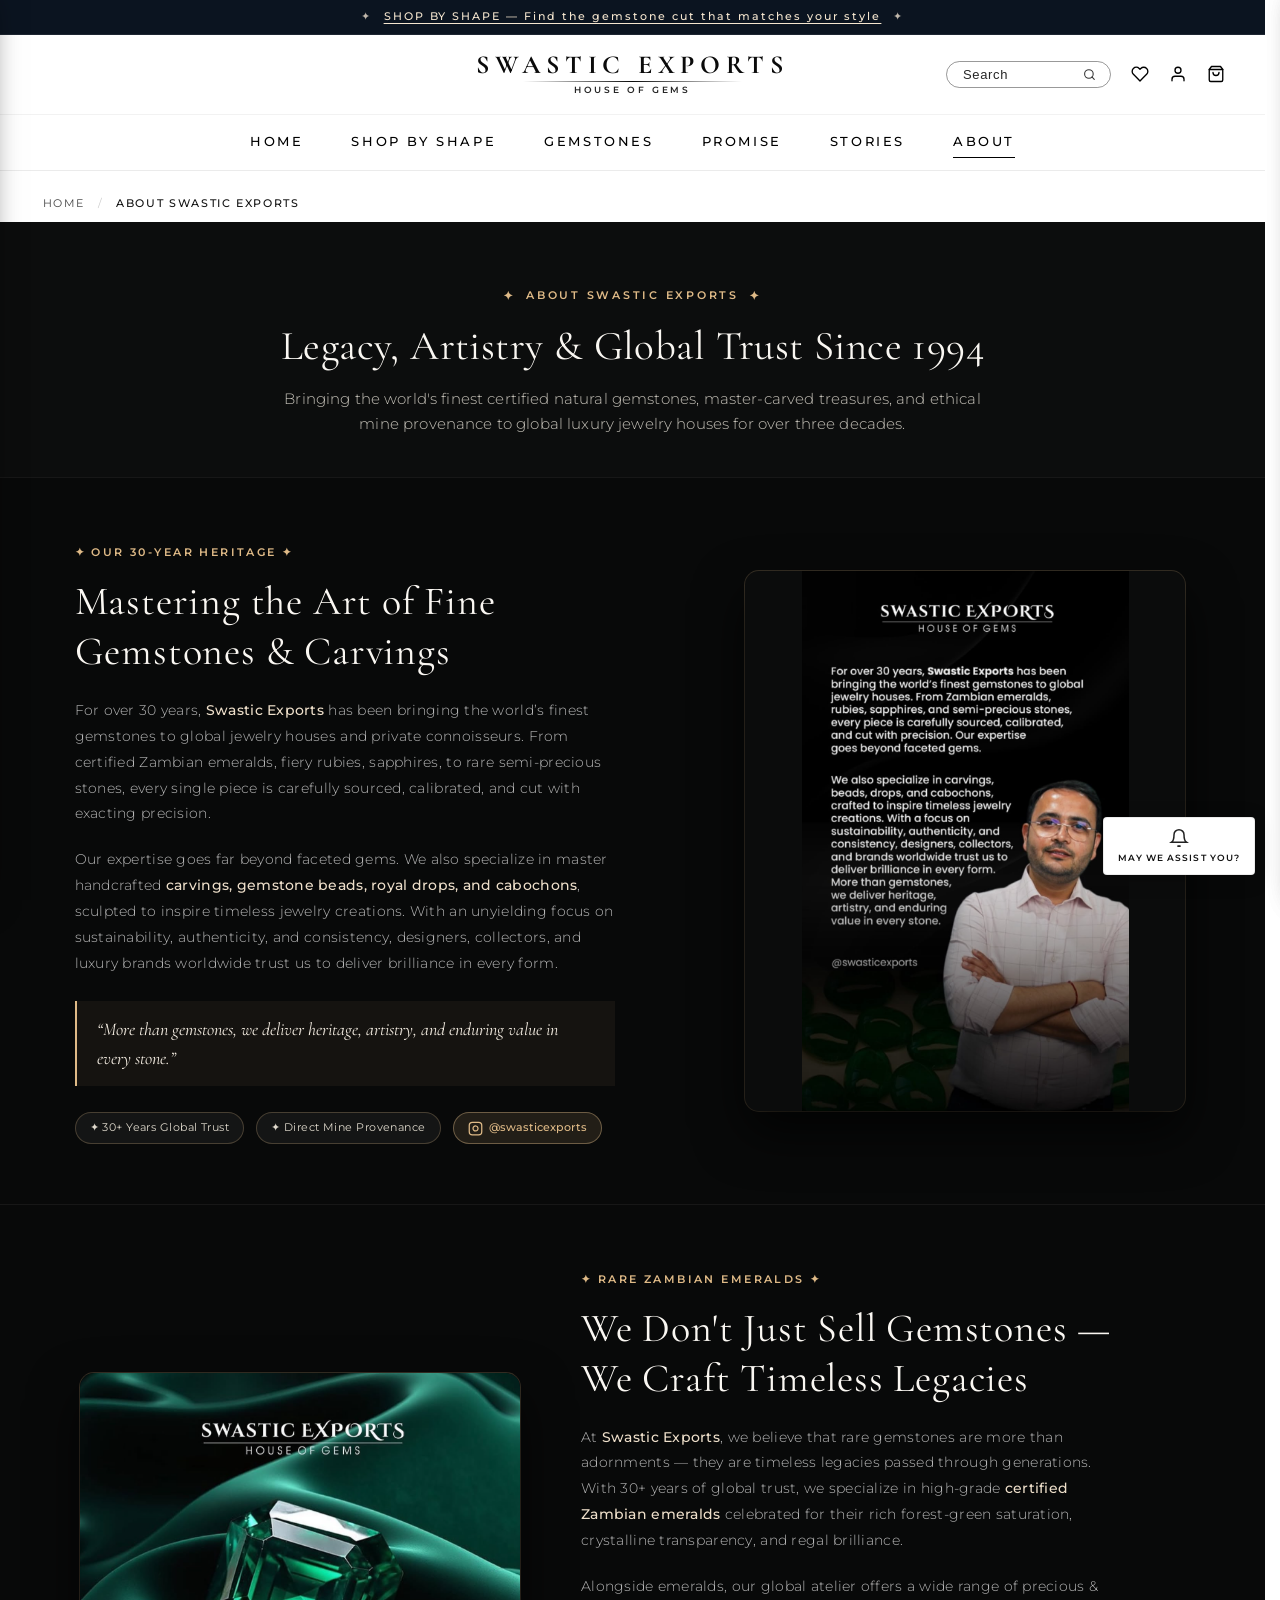
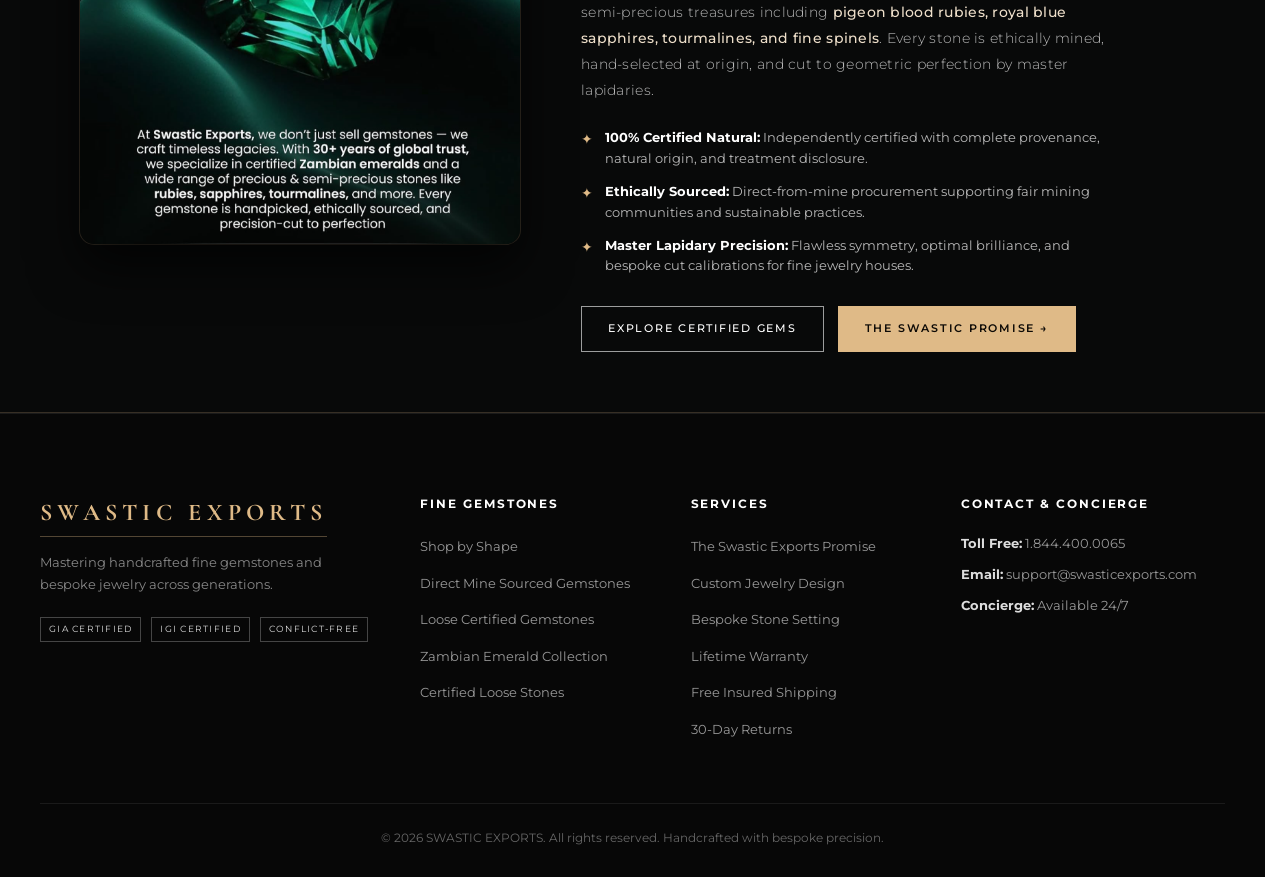
==== commit f8c7373b: "Make GEMSTONES a direct navigation link to products section matching other navbar items" ====
--- a/about.html
+++ b/about.html
@@ -80,57 +80,7 @@
       <ul class="nav-menu">
         <li class="nav-item"><a href="index.html#heroSection" class="nav-link">HOME</a></li>
         <li class="nav-item"><a href="shapes.html" class="nav-link">SHOP BY SHAPE</a></li>
-                <li class="nav-item has-dropdown" id="navGemsItem">
-          <a href="index.html#diamond-products-section" class="nav-link nav-link-dropdown" id="navGemsLink" aria-haspopup="true" aria-expanded="false">
-            <span>GEMSTONES</span>
-            <svg class="dropdown-chevron" viewBox="0 0 24 24" width="10" height="10" fill="none" stroke="currentColor" stroke-width="2.5"><polyline points="6 9 12 15 18 9"></polyline></svg>
-          </a>
-          <div class="nav-luxury-dropdown" id="gemsDropdownMenu">
-            <div class="nav-dropdown-inner">
-              <div class="nav-drop-col">
-                <span class="nav-drop-heading">
-                  <span class="drop-icon">💎</span> NATURAL LOOSE GEMS
-                </span>
-                <ul class="nav-drop-list">
-                  <li><a href="index.html#diamond-products-section?cat=gemstones" onclick="navigateToCategory('gemstones', event)">Colombian &amp; Zambian Emeralds</a></li>
-                  <li><a href="index.html#diamond-products-section?cat=gemstones" onclick="navigateToCategory('gemstones', event)">Burma Pigeon Blood Rubies</a></li>
-                  <li><a href="index.html#diamond-products-section?cat=gemstones" onclick="navigateToCategory('gemstones', event)">Royal Ceylon Blue Sapphires</a></li>
-                  <li><a href="index.html#diamond-products-section?cat=gemstones" onclick="navigateToCategory('gemstones', event)">Santa Maria Aquamarines</a></li>
-                  <li><a href="index.html#diamond-products-section?cat=gemstones" onclick="navigateToCategory('gemstones', event)">Rare Red Beryl &amp; Heliodor</a></li>
-                  <li><a href="index.html#diamond-products-section?cat=gemstones" onclick="navigateToCategory('gemstones', event)" class="nav-drop-view-all">View All 10 Natural Gemstones &rarr;</a></li>
-                </ul>
-              </div>
-
-              <div class="nav-drop-col">
-                <span class="nav-drop-heading">
-                  <span class="drop-icon">✨</span> CERTIFIED DIAMOND CUTS
-                </span>
-                <ul class="nav-drop-list">
-                  <li><a href="index.html#diamond-products-section?cat=diamonds" onclick="navigateToCategory('diamonds', event)">Round Brilliant Cut (57 Facets)</a></li>
-                  <li><a href="index.html#diamond-products-section?cat=diamonds" onclick="navigateToCategory('diamonds', event)">Emerald Cut (Hall of Mirrors)</a></li>
-                  <li><a href="index.html#diamond-products-section?cat=diamonds" onclick="navigateToCategory('diamonds', event)">Royal Oval &amp; Cushion Cuts</a></li>
-                  <li><a href="index.html#diamond-products-section?cat=diamonds" onclick="navigateToCategory('diamonds', event)">Pear Teardrop &amp; Marquise</a></li>
-                  <li><a href="index.html#diamond-products-section?cat=diamonds" onclick="navigateToCategory('diamonds', event)">Princess &amp; Heart Cuts</a></li>
-                  <li><a href="index.html#diamond-products-section?cat=diamonds" onclick="navigateToCategory('diamonds', event)" class="nav-drop-view-all">View All 8 Diamond Shapes &rarr;</a></li>
-                </ul>
-              </div>
-
-              <div class="nav-drop-col">
-                <span class="nav-drop-heading">
-                  <span class="drop-icon">💍</span> FINE JEWELRY &amp; PAIRS
-                </span>
-                <ul class="nav-drop-list">
-                  <li><a href="index.html#diamond-products-section?cat=jewelry" onclick="navigateToCategory('jewelry', event)">Emerald Solitaire &amp; Platinum Rings</a></li>
-                  <li><a href="index.html#diamond-products-section?cat=jewelry" onclick="navigateToCategory('jewelry', event)">Full Eternity French Pavé Bands</a></li>
-                  <li><a href="index.html#diamond-products-section?cat=jewelry" onclick="navigateToCategory('jewelry', event)">Natural Emerald Tennis Bracelets</a></li>
-                  <li><a href="index.html#diamond-products-section?cat=pairs" onclick="navigateToCategory('pairs', event)">Neon Paraiba &amp; Chrome Tourmaline Pairs</a></li>
-                  <li><a href="index.html#diamond-products-section?cat=pairs" onclick="navigateToCategory('pairs', event)">Mandarin Spessartite Garnet Pairs</a></li>
-                  <li><a href="index.html#diamond-products-section?cat=all" onclick="navigateToCategory('all', event)" class="nav-drop-highlight-cta">✦ VIEW ALL PRODUCTS (26+) &rarr;</a></li>
-                </ul>
-              </div>
-            </div>
-          </div>
-        </li>
+                        <li class="nav-item"><a href="index.html#diamond-products-section" class="nav-link">GEMSTONES</a></li>
         <li class="nav-item"><a href="promise.html" class="nav-link">PROMISE</a></li>
         <li class="nav-item"><a href="reviews.html" class="nav-link">STORIES</a></li>
         <li class="nav-item"><a href="about.html" class="nav-link active highlight-menu">ABOUT</a></li>
--- a/style.css
+++ b/style.css
@@ -4443,6 +4443,7 @@
   background-color: #faf9f6;
   border-top: 1px solid rgba(0, 0, 0, 0.05);
   border-bottom: 1px solid rgba(0, 0, 0, 0.05);
+  scroll-margin-top: 85px;
 }
 
 .products-section-container {
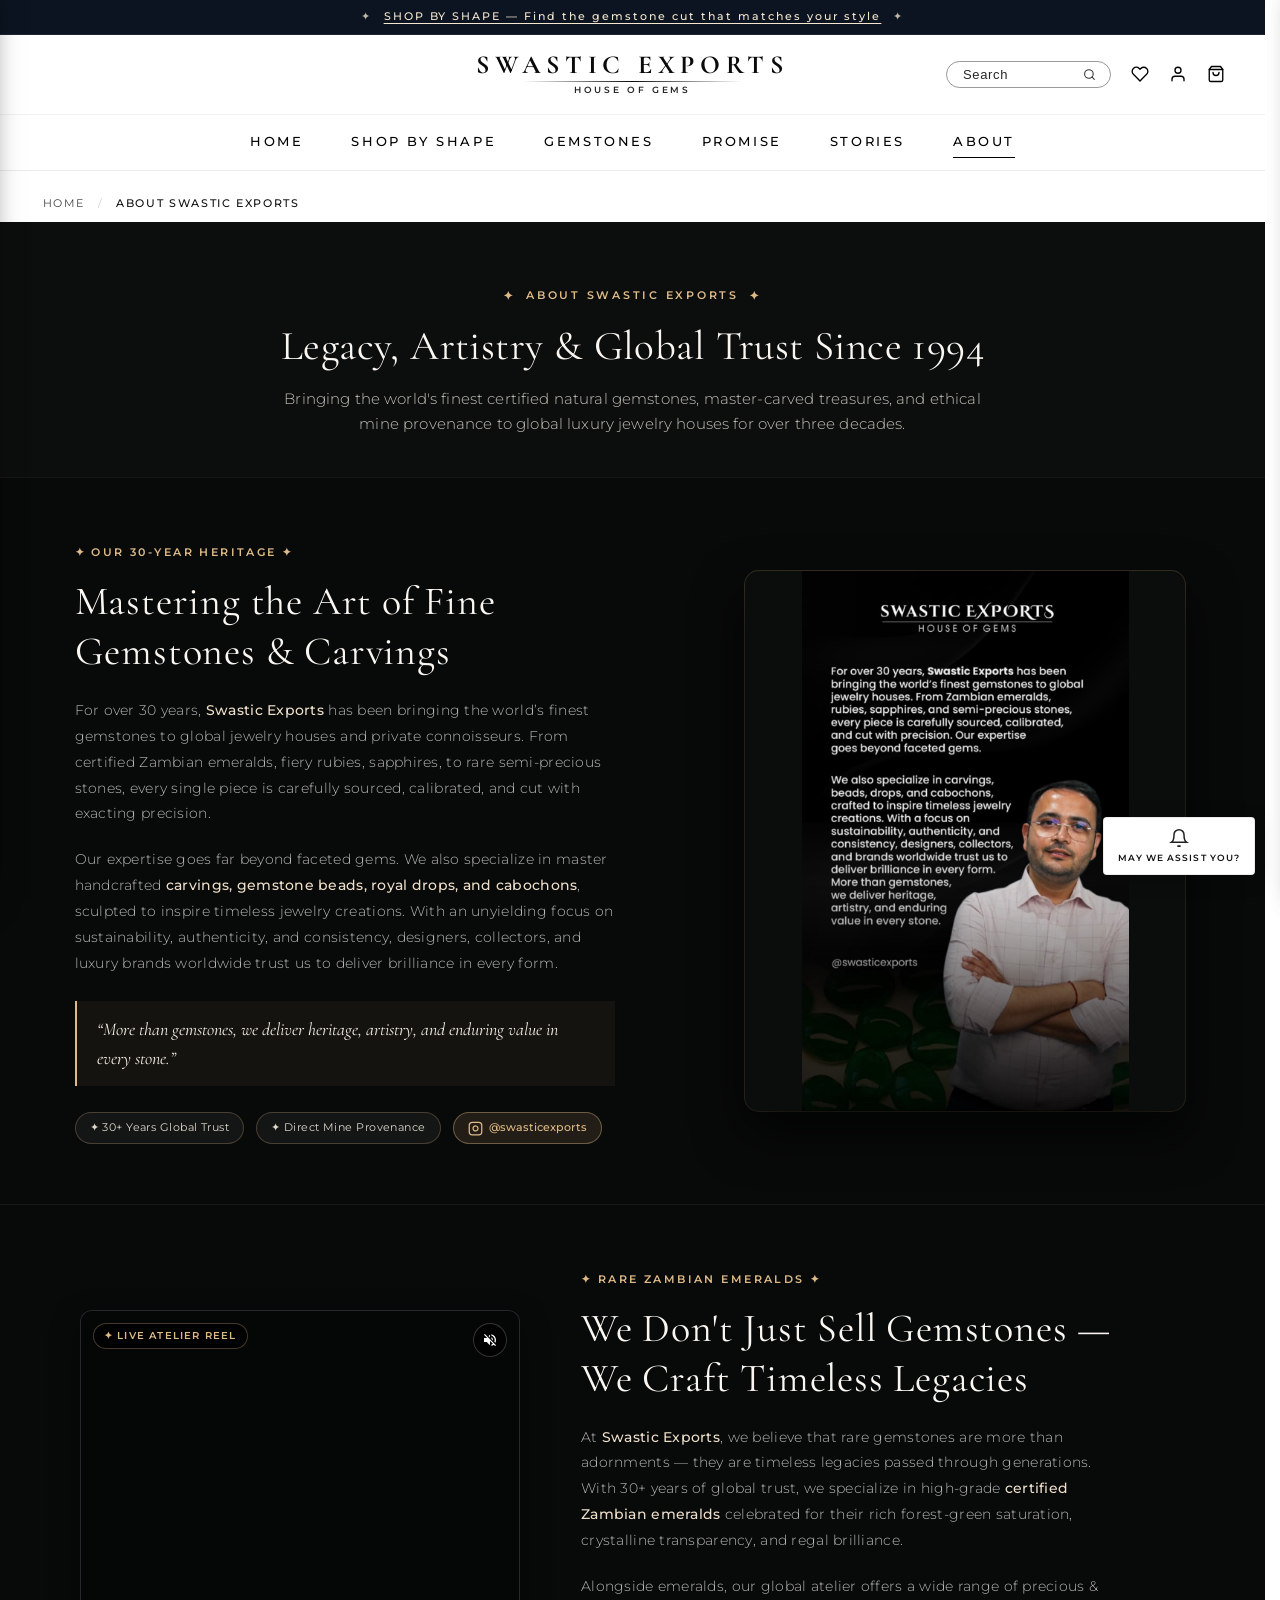
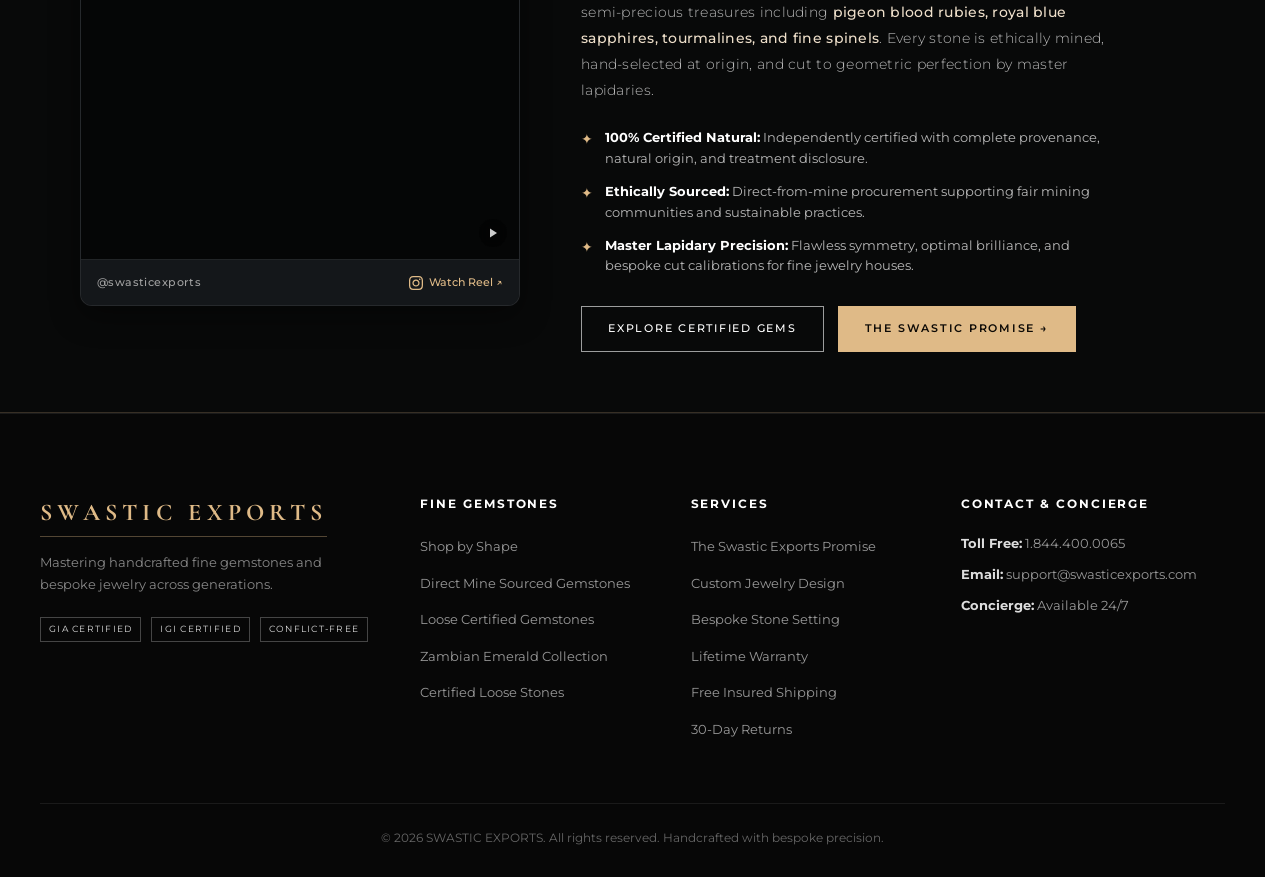
==== commit bc405e87: "Replace emerald photo with live Instagram reel video on about page and optimize for mobile" ====
--- a/about.html
+++ b/about.html
@@ -80,7 +80,7 @@
       <ul class="nav-menu">
         <li class="nav-item"><a href="index.html#heroSection" class="nav-link">HOME</a></li>
         <li class="nav-item"><a href="shapes.html" class="nav-link">SHOP BY SHAPE</a></li>
-                        <li class="nav-item"><a href="index.html#diamond-products-section" class="nav-link">GEMSTONES</a></li>
+                        <li class="nav-item"><a href="gemstones.html" class="nav-link">GEMSTONES</a></li>
         <li class="nav-item"><a href="promise.html" class="nav-link">PROMISE</a></li>
         <li class="nav-item"><a href="reviews.html" class="nav-link">STORIES</a></li>
         <li class="nav-item"><a href="about.html" class="nav-link active highlight-menu">ABOUT</a></li>
@@ -152,8 +152,29 @@
       <div class="story-block">
         <div class="story-container reverse">
           <div class="story-media-box">
-            <div class="story-card-frame">
-              <img src="images/about-zambian-emerald.png" alt="Certified Zambian Emeralds Legacy - Swastic Exports" class="story-card-img">
+            <div class="reel-box-card story-reel-card">
+              <div class="reel-box-video-wrap">
+                <video class="reel-box-video" src="videos/zambian-emerald-legacy.mp4" autoplay loop muted playsinline preload="metadata"></video>
+                <button type="button" class="reel-sound-toggle" title="Toggle Sound" aria-label="Toggle Sound">
+                  <svg class="sound-off-icon" viewBox="0 0 24 24" width="16" height="16" fill="currentColor">
+                    <path d="M16.5 12c0-1.77-1.02-3.29-2.5-4.03v2.21l2.45 2.45c.03-.2.05-.41.05-.63zm2.5 0c0 .94-.2 1.82-.54 2.64l1.51 1.51C20.63 14.91 21 13.5 21 12c0-4.28-2.99-7.86-7-8.77v2.06c2.89.86 5 3.54 5 6.71zM4.27 3L3 4.27l4.73 4.73H3v6h4l5 5v-6.73l4.25 4.25c-.67.52-1.42.93-2.25 1.18v2.06c1.38-.31 2.63-.95 3.69-1.81L19.73 21 21 19.73l-9-9L4.27 3zM12 4L9.91 6.09 12 8.18V4z"/>
+                  </svg>
+                  <svg class="sound-on-icon" viewBox="0 0 24 24" width="16" height="16" fill="currentColor">
+                    <path d="M3 9v6h4l5 5V4L7 9H3zm13.5 3c0-1.77-1.02-3.29-2.5-4.03v8.05c1.48-.73 2.5-2.25 2.5-4.02zM14 3.23v2.06c2.89.86 5 3.54 5 6.71s-2.11 5.85-5 6.71v2.06c4.01-.91 7-4.49 7-8.77s-2.99-7.86-7-8.77z"/>
+                  </svg>
+                </button>
+                <div class="reel-tag-overlay"><span>✦ LIVE ATELIER REEL</span></div>
+                <div class="reel-play-indicator">
+                  <svg viewBox="0 0 24 24" width="12" height="12" fill="currentColor"><polygon points="6 3 20 12 6 21 6 3"/></svg>
+                </div>
+              </div>
+              <div class="reel-box-footer">
+                <span class="reel-handle">@swasticexports</span>
+                <a href="https://www.instagram.com/reel/DRmfoWrjN_t/?mdxt=bXdzbWlheGZjbjR2" target="_blank" rel="noopener noreferrer" class="reel-insta-link">
+                  <svg viewBox="0 0 24 24"><path d="M12 2.163c3.204 0 3.584.012 4.85.07 3.252.148 4.771 1.691 4.919 4.919.058 1.265.069 1.645.069 4.849 0 3.205-.012 3.584-.069 4.849-.149 3.225-1.664 4.771-4.919 4.919-1.266.058-1.644.07-4.85.07-3.204 0-3.584-.012-4.849-.07-3.26-.149-4.771-1.699-4.919-4.92-.058-1.265-.07-1.644-.07-4.849 0-3.204.013-3.583.07-4.849.149-3.227 1.664-4.771 4.919-4.919 1.266-.057 1.645-.069 4.849-.069zm0-2.163c-3.259 0-3.667.014-4.947.072-4.358.2-6.78 2.618-6.98 6.98-.059 1.281-.073 1.689-.073 4.948 0 3.259.014 3.668.072 4.948.2 4.358 2.618 6.78 6.98 6.98 1.281.058 1.689.072 4.948.072 3.259 0 3.668-.014 4.948-.072 4.354-.2 6.782-2.618 6.979-6.98.059-1.28.073-1.689.073-4.948 0-3.259-.014-3.667-.072-4.947-.196-4.354-2.617-6.78-6.979-6.98-1.281-.059-1.69-.073-4.949-.073zm0 5.838c-3.403 0-6.162 2.759-6.162 6.162s2.759 6.163 6.162 6.163 6.162-2.759 6.162-6.163c0-3.403-2.759-6.162-6.162-6.162zm0 10.162c-2.209 0-4-1.79-4-4 0-2.209 1.791-4 4-4s4 1.791 4 4c0 2.21-1.791 4-4 4zm6.406-11.845c-.796 0-1.441.645-1.441 1.44s.645 1.44 1.441 1.44c.795 0 1.439-.645 1.439-1.44s-.644-1.44-1.439-1.44z"/></svg>
+                  <span>Watch Reel ↗</span>
+                </a>
+              </div>
             </div>
           </div>
           <div class="story-content-box">
--- a/style.css
+++ b/style.css
@@ -1595,6 +1595,36 @@
   box-shadow: 0 28px 65px rgba(0, 0, 0, 0.85), 0 0 0 1px rgba(223, 186, 135, 0.4);
 }
 
+.story-reel-card {
+  width: 100%;
+  max-width: 440px;
+  border-radius: 14px;
+  overflow: hidden;
+  box-shadow: 0 22px 50px rgba(0, 0, 0, 0.7), 0 0 0 1px rgba(223, 186, 135, 0.28);
+  border: 1px solid rgba(223, 186, 135, 0.35);
+  background: #0b0c0c;
+  transition: transform 0.4s cubic-bezier(0.2, 0.8, 0.2, 1), box-shadow 0.4s ease, border-color 0.4s ease;
+}
+
+.story-reel-card:hover {
+  transform: translateY(-8px);
+  border-color: rgba(223, 186, 135, 0.65);
+  box-shadow: 0 28px 65px rgba(0, 0, 0, 0.85), 0 0 25px rgba(223, 186, 135, 0.2);
+}
+
+.story-reel-card .reel-box-video-wrap {
+  aspect-ratio: 4 / 5;
+  width: 100%;
+  background: #050606;
+}
+
+.story-reel-card .reel-box-video {
+  width: 100%;
+  height: 100%;
+  object-fit: cover;
+  object-position: center center;
+}
+
 .story-card-img {
   width: 100%;
   height: auto;
@@ -1642,47 +1672,185 @@
 
 @media (max-width: 992px) {
   .story-block {
-    padding: 48px 0;
-  }
+    padding: 36px 0;
+  }
+
   .story-container,
-  .story-container.reverse {
-    grid-template-columns: 1fr;
-    gap: 36px;
-    padding: 0 24px;
-  }
+  .story-container.reverse,
+  .about-page-main .story-container,
+  .about-page-main .story-container.reverse {
+    display: flex !important;
+    flex-direction: column !important;
+    grid-template-columns: 1fr !important;
+    gap: 32px !important;
+    padding: 0 20px !important;
+    width: 100% !important;
+    max-width: 100% !important;
+    box-sizing: border-box !important;
+    min-height: auto !important;
+  }
+
+  /* Order on mobile: Text first, image second */
+  .story-container .story-content-box,
+  .story-container .story-content-left,
+  .story-container.reverse .story-content-box,
+  .story-container.reverse .story-content-left {
+    order: 1 !important;
+    width: 100% !important;
+    max-width: 100% !important;
+    padding: 0 !important;
+    box-sizing: border-box !important;
+  }
+
+  .story-container .story-media-box,
+  .story-container .story-media-right,
   .story-container.reverse .story-media-box,
   .story-container.reverse .story-media-right {
-    order: 2;
-  }
-  .story-container.reverse .story-content-box,
-  .story-container.reverse .story-content-left {
-    order: 1;
-  }
-  .story-content-box,
-  .story-content-left {
-    padding: 0;
-  }
-  .story-card-frame {
-    max-width: 380px;
-    margin: 0 auto;
-  }
+    order: 2 !important;
+    width: 100% !important;
+    max-width: 100% !important;
+    box-sizing: border-box !important;
+    display: flex !important;
+    justify-content: center !important;
+  }
+
+  .story-inner-text {
+    width: 100% !important;
+    max-width: 100% !important;
+    box-sizing: border-box !important;
+    overflow-wrap: break-word !important;
+    word-break: break-word !important;
+  }
+
+  .story-heading {
+    font-size: clamp(22px, 5.5vw, 28px) !important;
+    line-height: 1.3 !important;
+    margin-bottom: 16px !important;
+    letter-spacing: 0.01em !important;
+    overflow-wrap: break-word !important;
+  }
+
+  .story-description {
+    font-size: 13.5px !important;
+    line-height: 1.75 !important;
+    margin-bottom: 16px !important;
+  }
+
+  .story-quote-box {
+    font-size: 15px !important;
+    padding: 12px 16px !important;
+    margin: 18px 0 20px !important;
+    line-height: 1.55 !important;
+  }
+
+  .story-meta-row {
+    gap: 8px !important;
+    margin-top: 18px !important;
+  }
+
+  .story-tag,
+  .story-handle-link {
+    font-size: 10.5px !important;
+    padding: 5px 12px !important;
+  }
+
+  .story-card-frame,
+  .story-reel-card {
+    width: 100% !important;
+    max-width: 330px !important;
+    margin: 8px auto 0 !important;
+    border-radius: 12px !important;
+  }
+
   .story-card-img {
-    max-height: 460px;
-  }
-  .story-media-right,
-  .story-image {
-    min-height: 320px;
-  }
+    width: 100% !important;
+    height: auto !important;
+    max-height: 420px !important;
+    object-fit: contain !important;
+    border-radius: 12px !important;
+  }
+
+  .story-pillars-list {
+    gap: 12px !important;
+    margin: 18px 0 22px !important;
+  }
+
+  .story-pillar-item {
+    font-size: 12.5px !important;
+    line-height: 1.6 !important;
+    gap: 10px !important;
+  }
+
+  .story-actions-row {
+    display: flex !important;
+    flex-direction: column !important;
+    gap: 10px !important;
+    width: 100% !important;
+    margin-top: 20px !important;
+  }
+
+  .story-cta-btn {
+    width: 100% !important;
+    text-align: center !important;
+    justify-content: center !important;
+    padding: 13px 20px !important;
+    font-size: 11px !important;
+    box-sizing: border-box !important;
+  }
+
+  .story-section-header {
+    padding: 24px 20px 0 !important;
+    margin-bottom: 24px !important;
+  }
+
+  .story-section-main-title {
+    font-size: clamp(24px, 6vw, 32px) !important;
+    line-height: 1.25 !important;
+  }
+
+  .story-section-lead {
+    font-size: 13.5px !important;
+    line-height: 1.6 !important;
+  }
+
+  /* Index page story section specific */
   #story-section .story-container {
     padding: 0;
     gap: 0;
   }
   #story-section .story-content-left {
-    padding: 60px 24px;
+    padding: 48px 20px;
   }
   #story-section .story-media-right,
   #story-section .story-image {
-    min-height: 420px;
+    min-height: 320px;
+  }
+}
+
+@media (max-width: 480px) {
+  .story-container,
+  .story-container.reverse,
+  .about-page-main .story-container,
+  .about-page-main .story-container.reverse {
+    padding: 0 16px !important;
+    gap: 24px !important;
+  }
+
+  .story-heading {
+    font-size: 22px !important;
+  }
+
+  .story-card-frame,
+  .story-reel-card {
+    max-width: 290px !important;
+  }
+
+  .story-card-img {
+    max-height: 360px !important;
+  }
+
+  .story-section-main-title {
+    font-size: 24px !important;
   }
 }
 
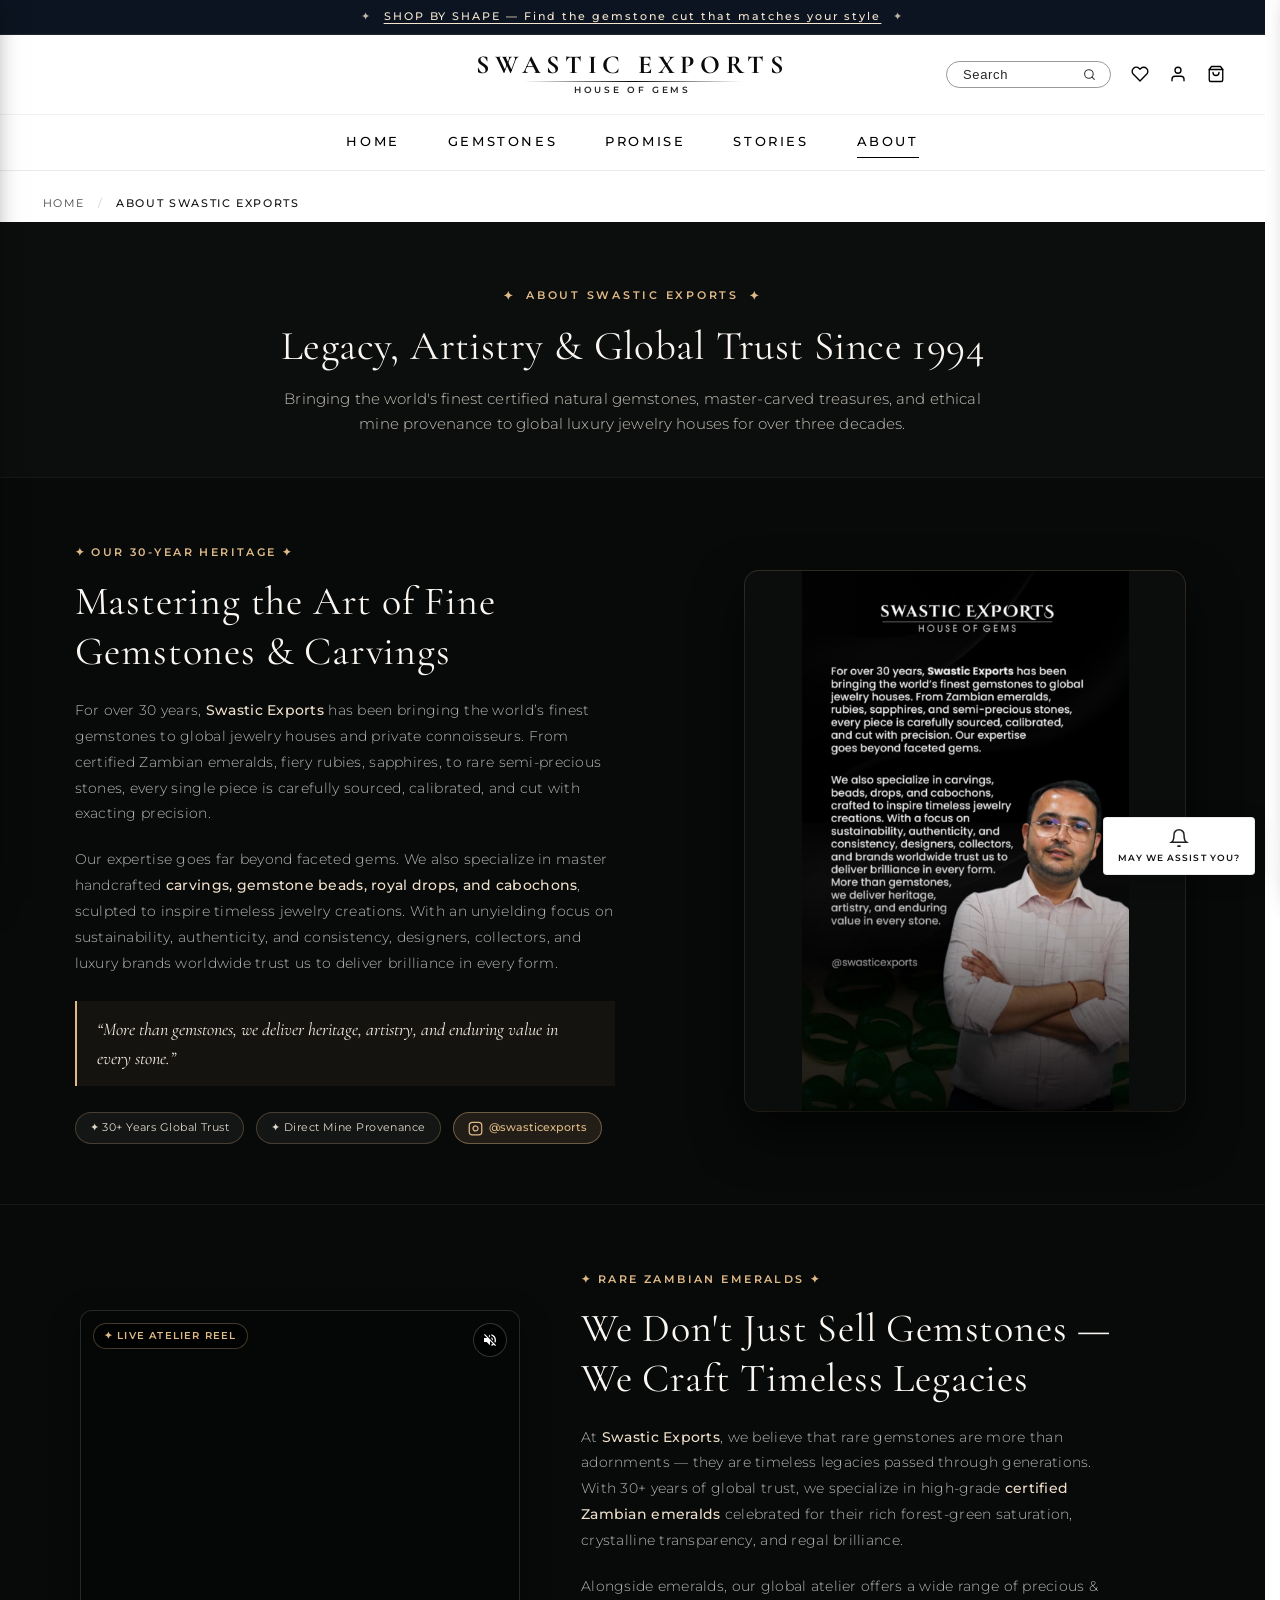
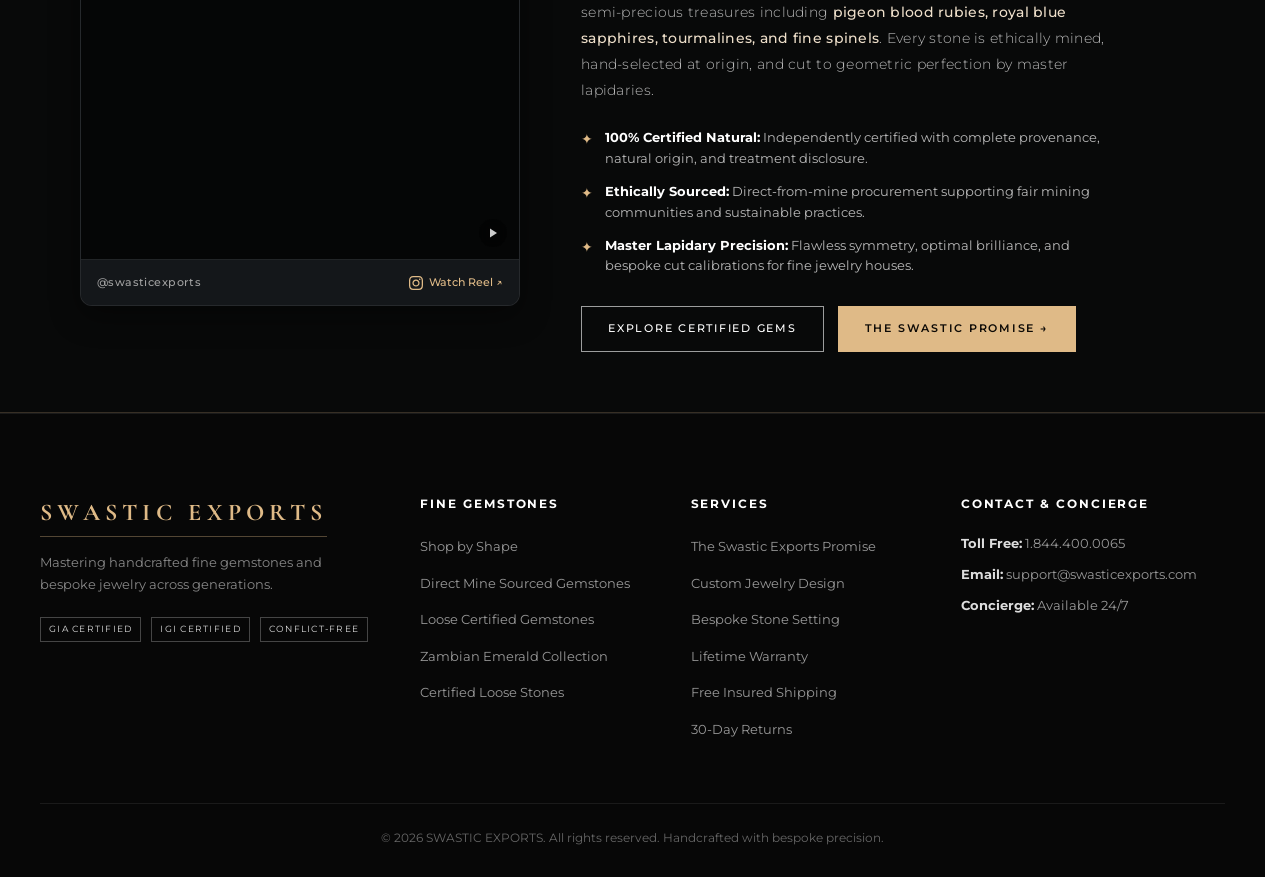
==== commit 73ebf51e: "Remove SHOP BY SHAPE navigation item from header menu on desktop and mobile drawer" ====
--- a/about.html
+++ b/about.html
@@ -79,8 +79,7 @@
     <nav class="main-navigation">
       <ul class="nav-menu">
         <li class="nav-item"><a href="index.html#heroSection" class="nav-link">HOME</a></li>
-        <li class="nav-item"><a href="shapes.html" class="nav-link">SHOP BY SHAPE</a></li>
-                        <li class="nav-item"><a href="gemstones.html" class="nav-link">GEMSTONES</a></li>
+        <li class="nav-item"><a href="gemstones.html" class="nav-link">GEMSTONES</a></li>
         <li class="nav-item"><a href="promise.html" class="nav-link">PROMISE</a></li>
         <li class="nav-item"><a href="reviews.html" class="nav-link">STORIES</a></li>
         <li class="nav-item"><a href="about.html" class="nav-link active highlight-menu">ABOUT</a></li>
--- a/style.css
+++ b/style.css
@@ -2214,17 +2214,17 @@
   max-width: 100%;
   max-height: 650px;
   object-fit: contain;
-  background-color: #ffffff;
-  border-radius: 12px;
-  padding: 10px;
-  border: 1px solid rgba(0, 0, 0, 0.08);
-  box-shadow: 0 14px 38px rgba(0, 0, 0, 0.07);
+  background-color: transparent;
+  border-radius: 16px;
+  padding: 0;
+  border: none;
+  box-shadow: 0 16px 42px rgba(0, 0, 0, 0.08);
   transition: transform 0.4s ease, box-shadow 0.4s ease;
 }
 
 .emerald-mines-feature-section:hover .emerald-fair-img {
   transform: translateY(-4px);
-  box-shadow: 0 20px 48px rgba(0, 0, 0, 0.11);
+  box-shadow: 0 22px 50px rgba(0, 0, 0, 0.12);
 }
 
 .emerald-mines-feature-section .lab-heading {
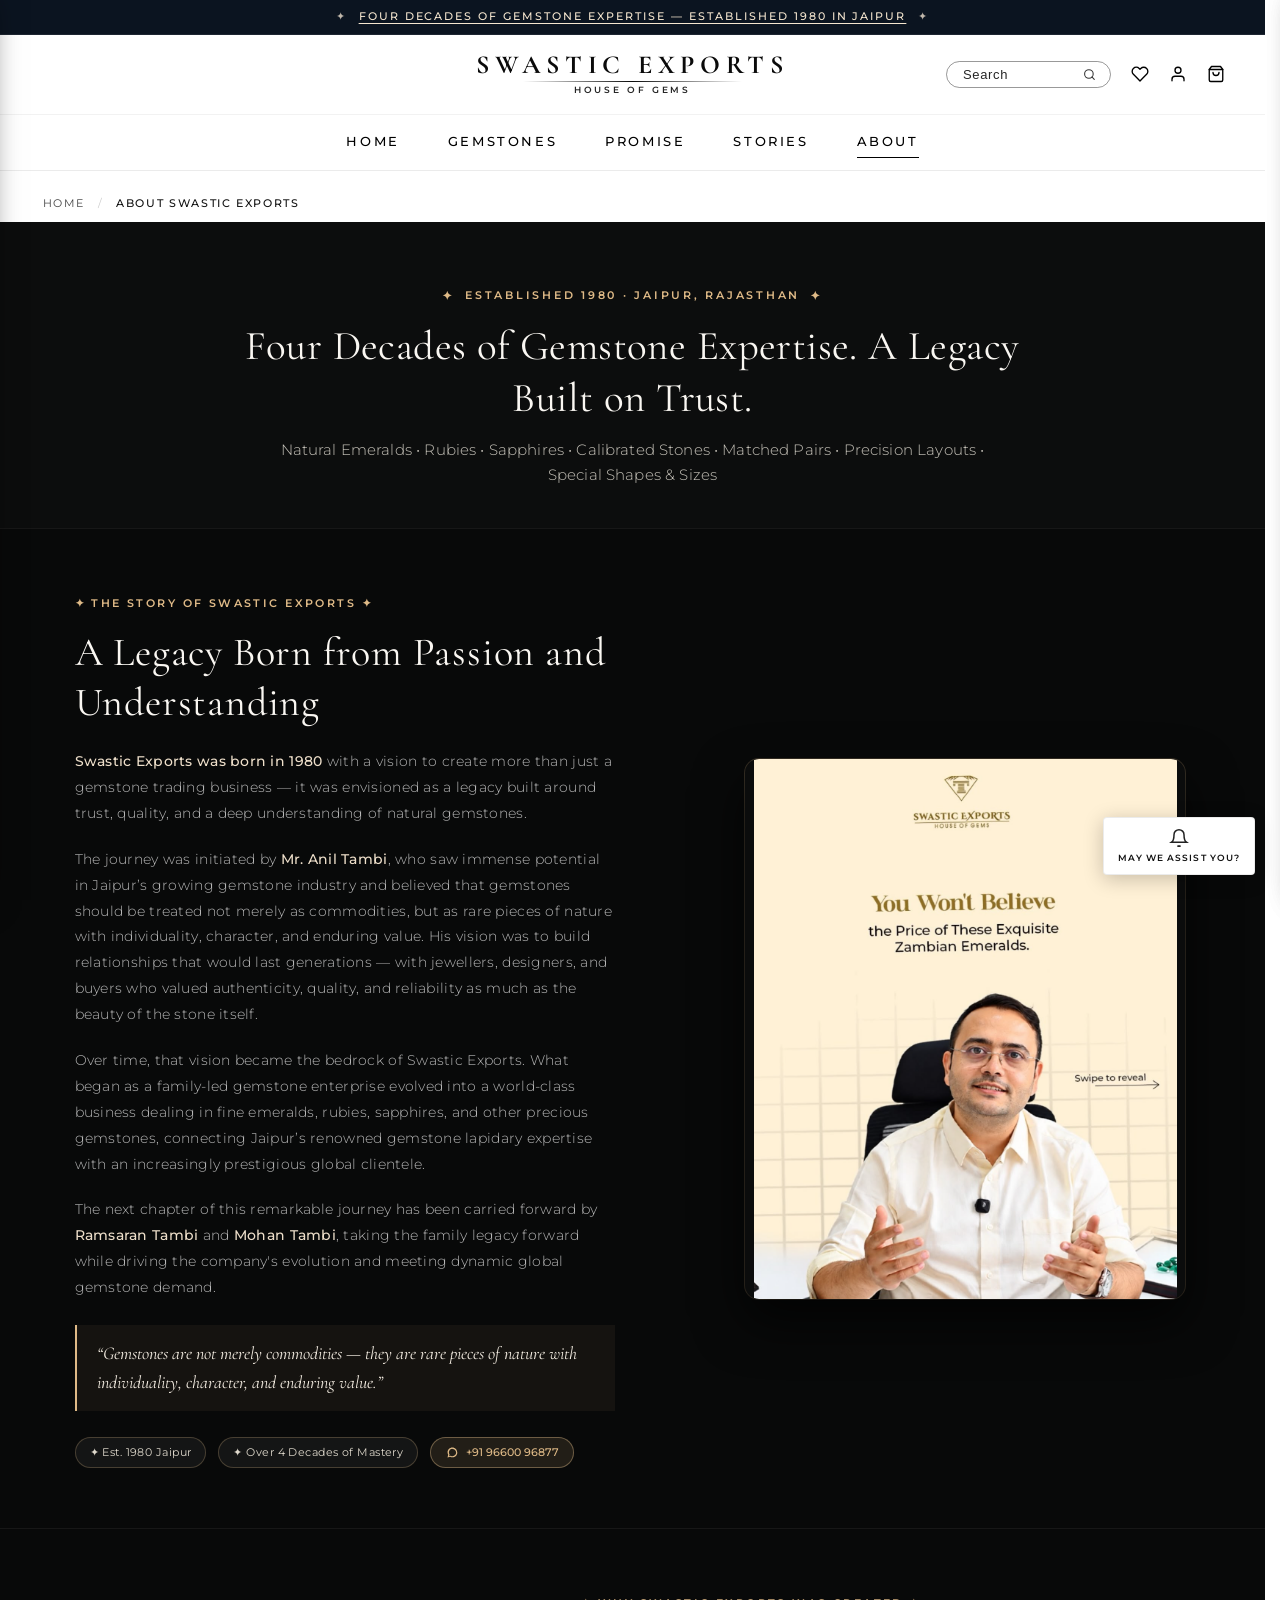
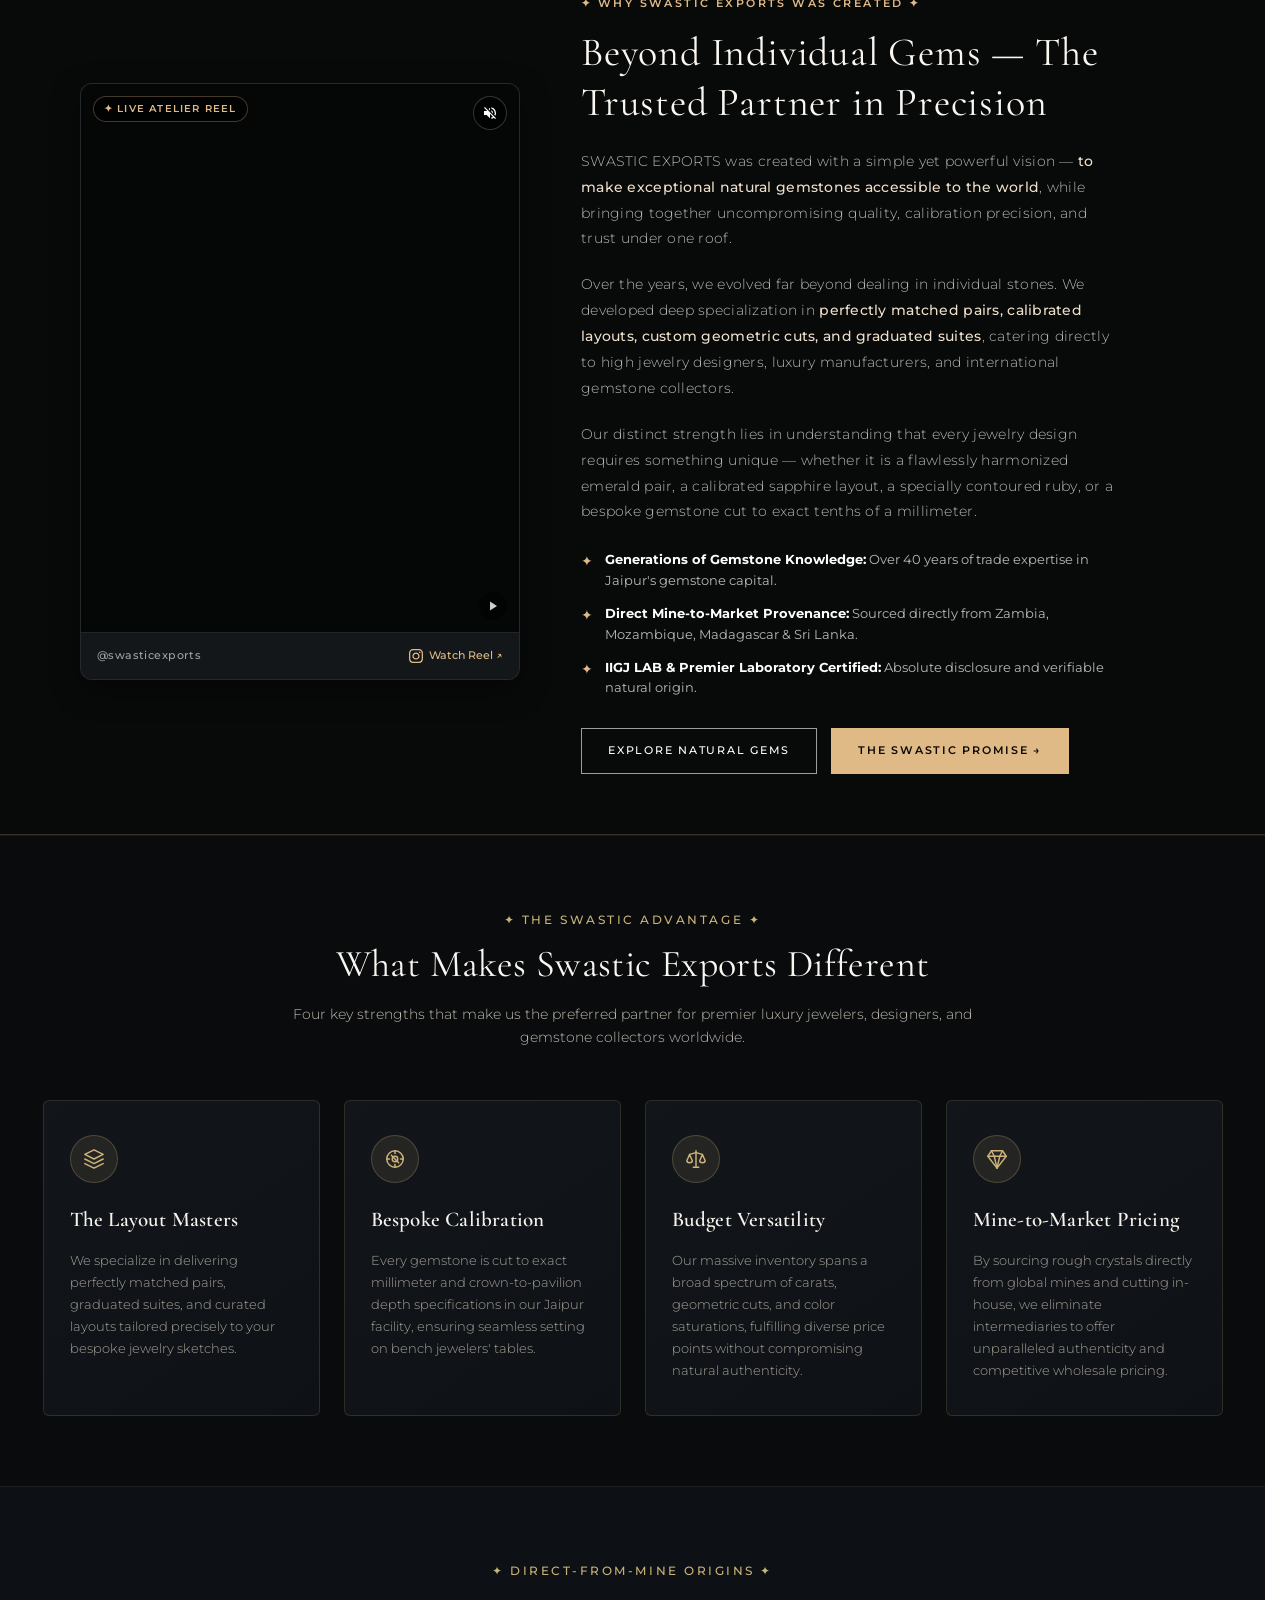
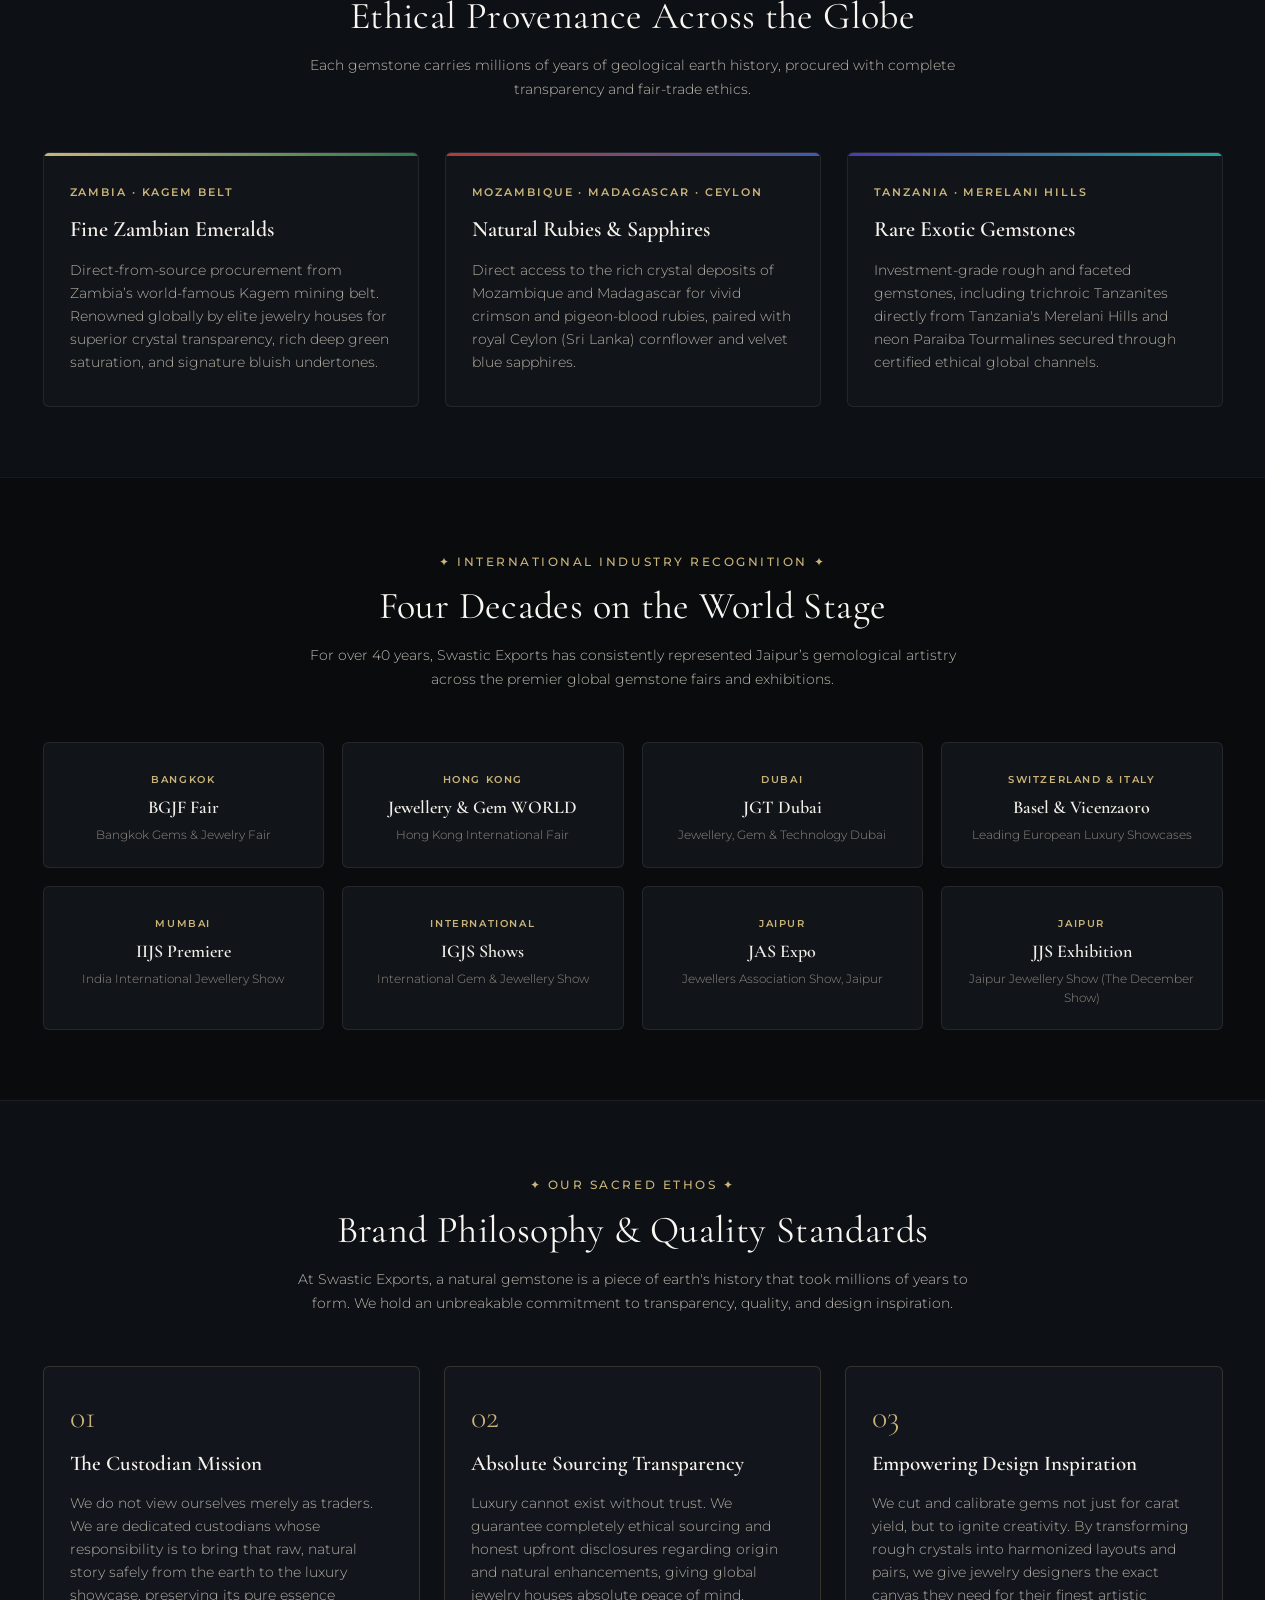
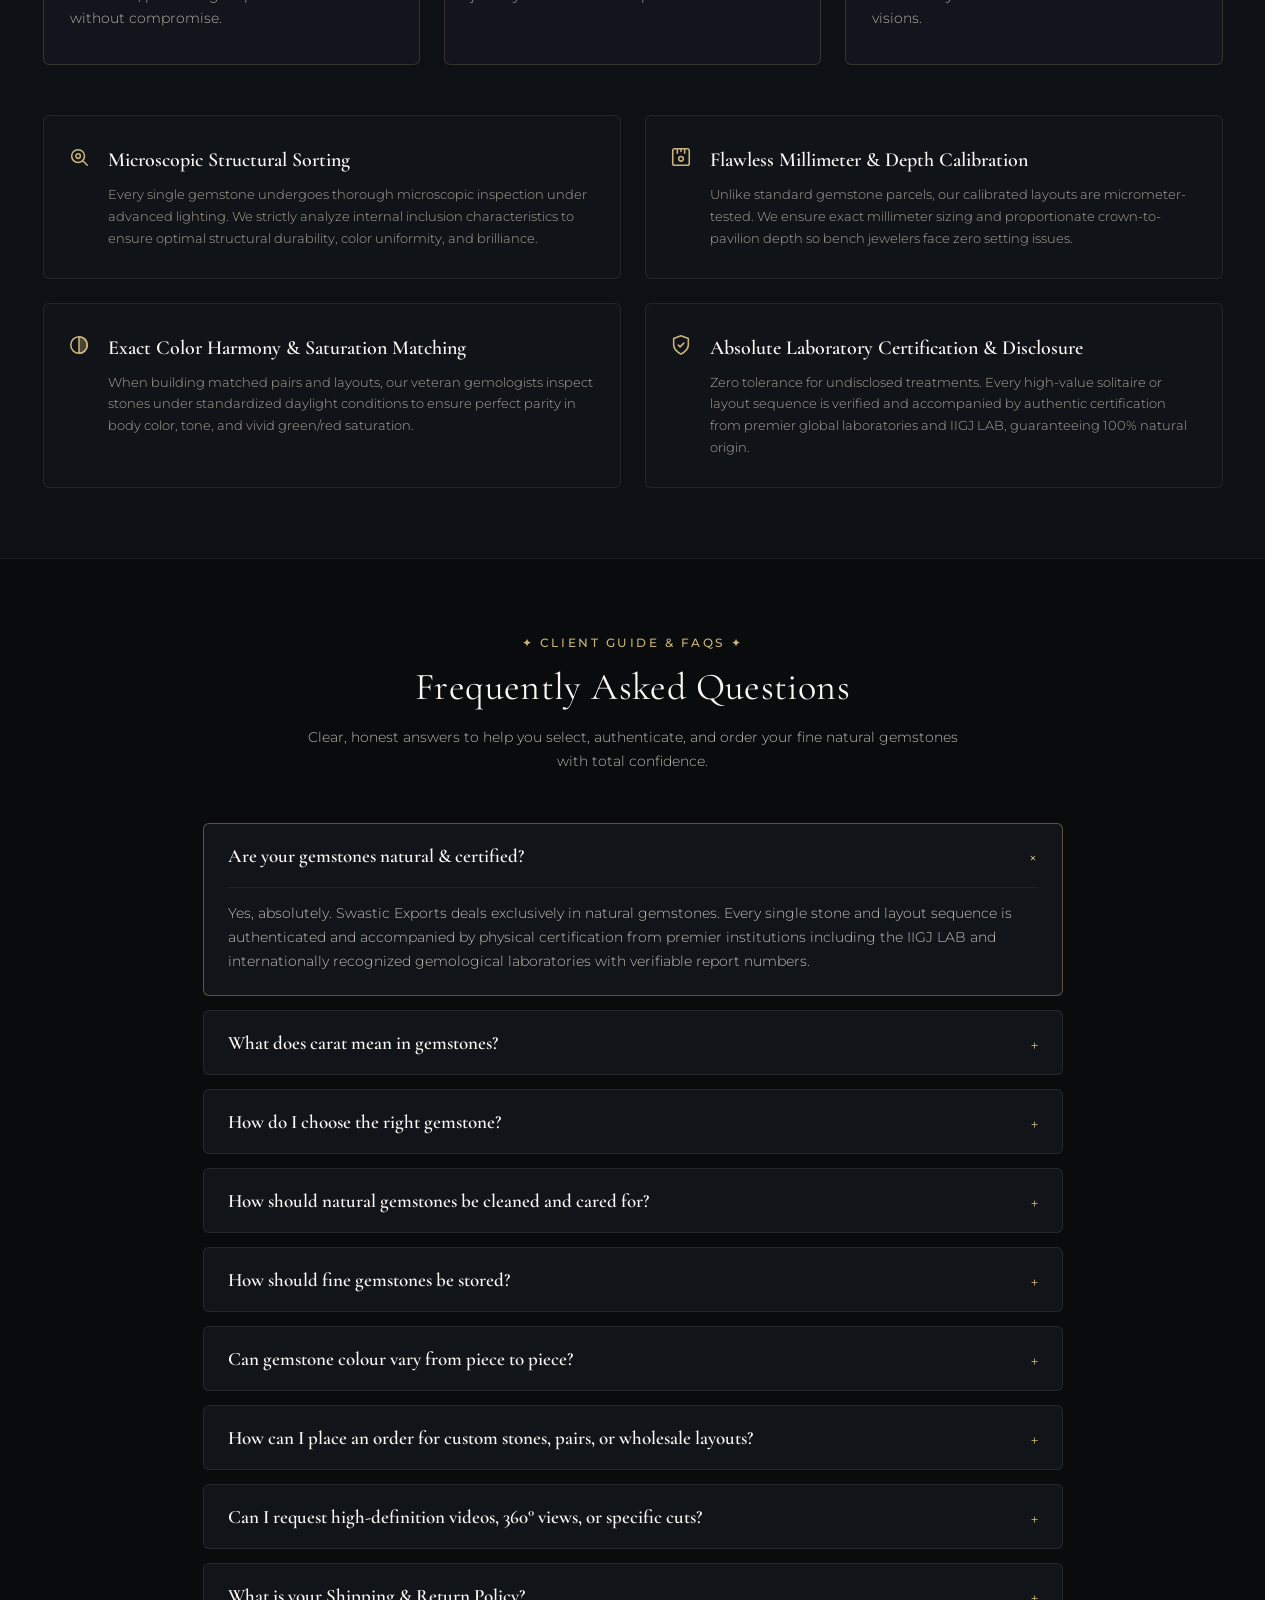
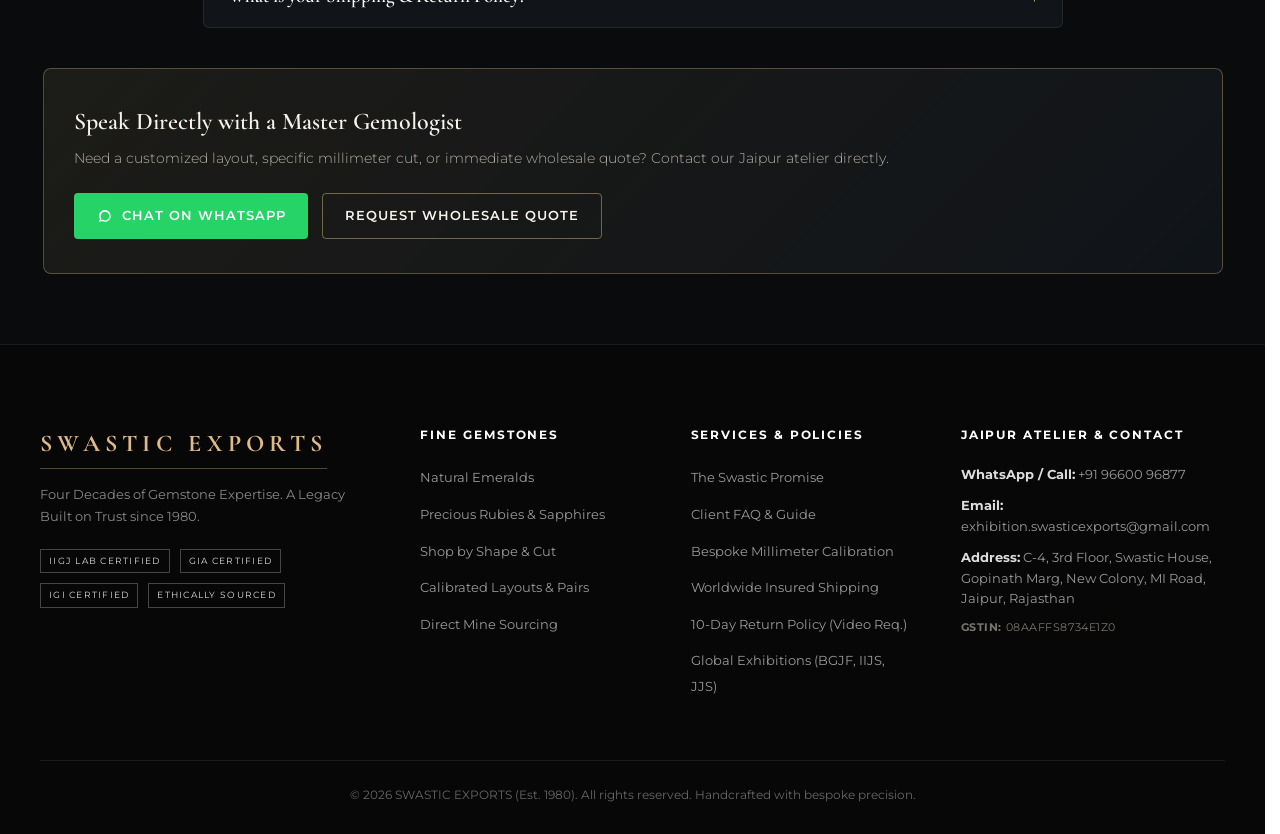
==== commit d56178c3: "feat: mobile 2x2 grids for exhibitions and quality standards, balanced promise pillars, and about pa" ====
--- a/about.html
+++ b/about.html
@@ -3,12 +3,12 @@
 <head>
   <meta charset="UTF-8">
   <meta name="viewport" content="width=device-width, initial-scale=1.0">
-  <title>About Us | SWASTIC EXPORTS - House of Fine Gemstones</title>
-  <meta name="description" content="Discover the 30-year legacy of Swastic Exports. World's finest certified natural Zambian emeralds, rubies, sapphires, precision lapidary art, and master handcrafted carvings.">
+  <title>About Us | SWASTIC EXPORTS - Four Decades of Gemstone Expertise</title>
+  <meta name="description" content="Discover the four-decade legacy of Swastic Exports since 1980. World's finest certified natural Zambian emeralds, rubies, sapphires, calibrated layouts, and bespoke gemstone artistry.">
   <link rel="preconnect" href="https://fonts.googleapis.com">
   <link rel="preconnect" href="https://fonts.gstatic.com" crossorigin>
   <link href="https://fonts.googleapis.com/css2?family=Cormorant+Garamond:ital,wght@0,300;0,400;0,500;0,600;0,700;1,400&family=Montserrat:wght@200;300;400;500;600&display=swap" rel="stylesheet">
-  <link rel="stylesheet" href="style.css">
+  <link rel="stylesheet" href="style.css?v=3.5">
 </head>
 <body class="about-page-body">
 
@@ -16,7 +16,7 @@
   <div class="top-announcement-bar">
     <div class="announcement-content">
       <span class="sparkle-icon">✦</span>
-      <a href="shapes.html">SHOP BY SHAPE — Find the gemstone cut that matches your style</a>
+      <a href="shapes.html">FOUR DECADES OF GEMSTONE EXPERTISE — ESTABLISHED 1980 IN JAIPUR</a>
       <span class="sparkle-icon">✦</span>
     </div>
   </div>
@@ -100,61 +100,67 @@
       </div>
     </div>
 
-    <!-- About Section: Complete Brand Narrative, Founder & Zambian Emeralds Legacy -->
+    <!-- About Section: Complete Brand Narrative & Four Decades of Heritage -->
     <section class="story-legacy-section" id="story-section" style="border-top: none;">
       <!-- Section Header -->
       <div class="story-section-header">
         <div class="story-eyebrow">
           <span class="gold-diamond-icon">✦</span>
-          <span>ABOUT SWASTIC EXPORTS</span>
+          <span>ESTABLISHED 1980 · JAIPUR, RAJASTHAN</span>
           <span class="gold-diamond-icon">✦</span>
         </div>
-        <h1 class="story-section-main-title">Legacy, Artistry &amp; Global Trust Since 1994</h1>
-        <p class="story-section-lead">Bringing the world's finest certified natural gemstones, master-carved treasures, and ethical mine provenance to global luxury jewelry houses for over three decades.</p>
-      </div>
-
-      <!-- Story Block 1: 30+ Years Heritage & Founder Journey (User Image 4) -->
+        <h1 class="story-section-main-title">Four Decades of Gemstone Expertise. A Legacy Built on Trust.</h1>
+        <p class="story-section-lead">Natural Emeralds • Rubies • Sapphires • Calibrated Stones • Matched Pairs • Precision Layouts • Special Shapes &amp; Sizes</p>
+      </div>
+
+      <!-- Story Block 1: The Founders & Heritage -->
       <div class="story-block">
         <div class="story-container">
           <div class="story-content-box">
             <div class="story-inner-text">
-              <span class="story-tag-eyebrow">✦ OUR 30-YEAR HERITAGE ✦</span>
-              <h2 class="story-heading">Mastering the Art of Fine Gemstones &amp; Carvings</h2>
+              <span class="story-tag-eyebrow">✦ THE STORY OF SWASTIC EXPORTS ✦</span>
+              <h2 class="story-heading">A Legacy Born from Passion and Understanding</h2>
               <p class="story-description">
-                For over 30 years, <strong>Swastic Exports</strong> has been bringing the world’s finest gemstones to global jewelry houses and private connoisseurs. From certified Zambian emeralds, fiery rubies, sapphires, to rare semi-precious stones, every single piece is carefully sourced, calibrated, and cut with exacting precision.
+                <strong>Swastic Exports was born in 1980</strong> with a vision to create more than just a gemstone trading business — it was envisioned as a legacy built around trust, quality, and a deep understanding of natural gemstones.
               </p>
               <p class="story-description">
-                Our expertise goes far beyond faceted gems. We also specialize in master handcrafted <strong>carvings, gemstone beads, royal drops, and cabochons</strong>, sculpted to inspire timeless jewelry creations. With an unyielding focus on sustainability, authenticity, and consistency, designers, collectors, and luxury brands worldwide trust us to deliver brilliance in every form.
+                The journey was initiated by <strong>Mr. Anil Tambi</strong>, who saw immense potential in Jaipur’s growing gemstone industry and believed that gemstones should be treated not merely as commodities, but as rare pieces of nature with individuality, character, and enduring value. His vision was to build relationships that would last generations — with jewellers, designers, and buyers who valued authenticity, quality, and reliability as much as the beauty of the stone itself.
+              </p>
+              <p class="story-description">
+                Over time, that vision became the bedrock of Swastic Exports. What began as a family-led gemstone enterprise evolved into a world-class business dealing in fine emeralds, rubies, sapphires, and other precious gemstones, connecting Jaipur’s renowned gemstone lapidary expertise with an increasingly prestigious global clientele.
+              </p>
+              <p class="story-description">
+                The next chapter of this remarkable journey has been carried forward by <strong>Ramsaran Tambi</strong> and <strong>Mohan Tambi</strong>, taking the family legacy forward while driving the company's evolution and meeting dynamic global gemstone demand.
               </p>
               <blockquote class="story-quote-box">
-                “More than gemstones, we deliver heritage, artistry, and enduring value in every stone.”
+                “Gemstones are not merely commodities — they are rare pieces of nature with individuality, character, and enduring value.”
               </blockquote>
               <div class="story-meta-row">
-                <span class="story-tag">✦ 30+ Years Global Trust</span>
-                <span class="story-tag">✦ Direct Mine Provenance</span>
-                <a href="https://instagram.com/swasticexports" target="_blank" class="story-handle-link" rel="noopener">
-                  <svg width="15" height="15" viewBox="0 0 24 24" fill="none" stroke="currentColor" stroke-width="2"><rect x="2" y="2" width="20" height="20" rx="5" ry="5"></rect><path d="M16 11.37A4 4 0 1 1 12.63 8 4 4 0 0 1 16 11.37z"></path><line x1="17.5" y1="6.5" x2="17.51" y2="6.5"></line></svg>
-                  @swasticexports
+                <span class="story-tag">✦ Est. 1980 Jaipur</span>
+                <span class="story-tag">✦ Over 4 Decades of Mastery</span>
+                <a href="https://wa.me/919660096877" target="_blank" class="story-handle-link" rel="noopener">
+                  <svg width="15" height="15" viewBox="0 0 24 24" fill="currentColor"><path d="M12.031 6.172c-3.181 0-5.767 2.586-5.768 5.766-.001 1.298.38 2.27 1.019 3.287l-.711 2.598 2.669-.699c.969.54 1.841.815 2.791.815 3.181 0 5.768-2.587 5.768-5.768 0-3.18-2.587-5.767-5.768-5.767zm7.689 5.766c0 4.24-3.449 7.689-7.689 7.689-1.328 0-2.57-.34-3.666-.935l-4.365 1.144 1.164-4.254c-.68-1.157-1.072-2.508-1.072-3.954 0-4.24 3.449-7.689 7.689-7.689s7.689 3.449 7.689 7.689z"/></svg>
+                  +91 96600 96877
                 </a>
               </div>
             </div>
           </div>
           <div class="story-media-box">
             <div class="story-card-frame">
-              <img src="images/about-swastic-heritage.png" alt="Swastic Exports House of Gems - 30+ Years Heritage" class="story-card-img">
-            </div>
-          </div>
-        </div>
-      </div>
-
-      <!-- Story Block 2: Certified Zambian Emeralds & Timeless Legacies (User Image 5) -->
+              <img src="images/about-swastic-heritage.png" alt="Swastic Exports House of Gems - Established 1980 Jaipur" class="story-card-img">
+            </div>
+          </div>
+        </div>
+      </div>
+
+      <!-- Story Block 2: The Vision & Calibration Expertise -->
       <div class="story-block">
         <div class="story-container reverse">
           <div class="story-media-box">
             <div class="reel-box-card story-reel-card">
-              <div class="reel-box-video-wrap">
+              <div class="reel-box-video-wrap" onclick="if(!event.target.closest('.reel-sound-toggle')){ window.open('https://www.instagram.com/reel/DRmfoWrjN_t/?mdxt=bXdzbWlheGZjbjR2', '_blank'); }" style="cursor: pointer;" title="Click to Watch Reel on Instagram">
                 <video class="reel-box-video" src="videos/zambian-emerald-legacy.mp4" autoplay loop muted playsinline preload="metadata"></video>
-                <button type="button" class="reel-sound-toggle" title="Toggle Sound" aria-label="Toggle Sound">
+                <button type="button" class="reel-sound-toggle" title="Toggle Sound" aria-label="Toggle Sound" onclick="event.stopPropagation();">
                   <svg class="sound-off-icon" viewBox="0 0 24 24" width="16" height="16" fill="currentColor">
                     <path d="M16.5 12c0-1.77-1.02-3.29-2.5-4.03v2.21l2.45 2.45c.03-.2.05-.41.05-.63zm2.5 0c0 .94-.2 1.82-.54 2.64l1.51 1.51C20.63 14.91 21 13.5 21 12c0-4.28-2.99-7.86-7-8.77v2.06c2.89.86 5 3.54 5 6.71zM4.27 3L3 4.27l4.73 4.73H3v6h4l5 5v-6.73l4.25 4.25c-.67.52-1.42.93-2.25 1.18v2.06c1.38-.31 2.63-.95 3.69-1.81L19.73 21 21 19.73l-9-9L4.27 3zM12 4L9.91 6.09 12 8.18V4z"/>
                   </svg>
@@ -178,37 +184,394 @@
           </div>
           <div class="story-content-box">
             <div class="story-inner-text">
-              <span class="story-tag-eyebrow">✦ RARE ZAMBIAN EMERALDS ✦</span>
-              <h2 class="story-heading">We Don't Just Sell Gemstones — We Craft Timeless Legacies</h2>
+              <span class="story-tag-eyebrow">✦ WHY SWASTIC EXPORTS WAS CREATED ✦</span>
+              <h2 class="story-heading">Beyond Individual Gems — The Trusted Partner in Precision</h2>
               <p class="story-description">
-                At <strong>Swastic Exports</strong>, we believe that rare gemstones are more than adornments — they are timeless legacies passed through generations. With 30+ years of global trust, we specialize in high-grade <strong>certified Zambian emeralds</strong> celebrated for their rich forest-green saturation, crystalline transparency, and regal brilliance.
+                SWASTIC EXPORTS was created with a simple yet powerful vision — <strong>to make exceptional natural gemstones accessible to the world</strong>, while bringing together uncompromising quality, calibration precision, and trust under one roof.
               </p>
               <p class="story-description">
-                Alongside emeralds, our global atelier offers a wide range of precious &amp; semi-precious treasures including <strong>pigeon blood rubies, royal blue sapphires, tourmalines, and fine spinels</strong>. Every stone is ethically mined, hand-selected at origin, and cut to geometric perfection by master lapidaries.
+                Over the years, we evolved far beyond dealing in individual stones. We developed deep specialization in <strong>perfectly matched pairs, calibrated layouts, custom geometric cuts, and graduated suites</strong>, catering directly to high jewelry designers, luxury manufacturers, and international gemstone collectors.
+              </p>
+              <p class="story-description">
+                Our distinct strength lies in understanding that every jewelry design requires something unique — whether it is a flawlessly harmonized emerald pair, a calibrated sapphire layout, a specially contoured ruby, or a bespoke gemstone cut to exact tenths of a millimeter.
               </p>
               <div class="story-pillars-list">
                 <div class="story-pillar-item">
                   <span class="pillar-check">✦</span>
-                  <div><strong>100% Certified Natural:</strong> Independently certified with complete provenance, natural origin, and treatment disclosure.</div>
+                  <div><strong>Generations of Gemstone Knowledge:</strong> Over 40 years of trade expertise in Jaipur's gemstone capital.</div>
                 </div>
                 <div class="story-pillar-item">
                   <span class="pillar-check">✦</span>
-                  <div><strong>Ethically Sourced:</strong> Direct-from-mine procurement supporting fair mining communities and sustainable practices.</div>
+                  <div><strong>Direct Mine-to-Market Provenance:</strong> Sourced directly from Zambia, Mozambique, Madagascar &amp; Sri Lanka.</div>
                 </div>
                 <div class="story-pillar-item">
                   <span class="pillar-check">✦</span>
-                  <div><strong>Master Lapidary Precision:</strong> Flawless symmetry, optimal brilliance, and bespoke cut calibrations for fine jewelry houses.</div>
+                  <div><strong>IIGJ LAB &amp; Premier Laboratory Certified:</strong> Absolute disclosure and verifiable natural origin.</div>
                 </div>
               </div>
               <div class="story-actions-row">
-                <a href="index.html#diamond-shape-section" class="story-cta-btn">EXPLORE CERTIFIED GEMS</a>
+                <a href="gemstones.html" class="story-cta-btn">EXPLORE NATURAL GEMS</a>
                 <a href="promise.html" class="story-cta-btn gold">THE SWASTIC PROMISE →</a>
               </div>
             </div>
           </div>
         </div>
       </div>
-
+    </section>
+
+    <!-- SECTION: What Makes Us Different (Our Core USPs) -->
+    <section class="brand-feature-section">
+      <div class="section-container">
+        <div class="brand-section-header">
+          <span class="brand-eyebrow">✦ THE SWASTIC ADVANTAGE ✦</span>
+          <h2 class="brand-section-title">What Makes Swastic Exports Different</h2>
+          <p class="brand-section-lead">Four key strengths that make us the preferred partner for premier luxury jewelers, designers, and gemstone collectors worldwide.</p>
+        </div>
+        <div class="usps-grid">
+          <div class="usp-card">
+            <div class="usp-icon-wrap">
+              <svg width="22" height="22" viewBox="0 0 24 24" fill="none" stroke="currentColor" stroke-width="1.6" stroke-linecap="round" stroke-linejoin="round">
+                <polygon points="12 2 2 7 12 12 22 7 12 2"></polygon>
+                <polyline points="2 17 12 22 22 17"></polyline>
+                <polyline points="2 12 12 17 22 12"></polyline>
+              </svg>
+            </div>
+            <h3 class="usp-title">The Layout Masters</h3>
+            <p class="usp-desc">We specialize in delivering perfectly matched pairs, graduated suites, and curated layouts tailored precisely to your bespoke jewelry sketches.</p>
+          </div>
+          <div class="usp-card">
+            <div class="usp-icon-wrap">
+              <svg width="22" height="22" viewBox="0 0 24 24" fill="none" stroke="currentColor" stroke-width="1.6" stroke-linecap="round" stroke-linejoin="round">
+                <circle cx="12" cy="12" r="9"/>
+                <path d="M12 3v3"/>
+                <path d="M12 18v3"/>
+                <path d="M3 12h3"/>
+                <path d="M18 12h3"/>
+                <path d="M8 8l8 8"/>
+                <circle cx="12" cy="12" r="3"/>
+              </svg>
+            </div>
+            <h3 class="usp-title">Bespoke Calibration</h3>
+            <p class="usp-desc">Every gemstone is cut to exact millimeter and crown-to-pavilion depth specifications in our Jaipur facility, ensuring seamless setting on bench jewelers' tables.</p>
+          </div>
+          <div class="usp-card">
+            <div class="usp-icon-wrap">
+              <svg width="22" height="22" viewBox="0 0 24 24" fill="none" stroke="currentColor" stroke-width="1.6" stroke-linecap="round" stroke-linejoin="round">
+                <path d="M12 3v18"/>
+                <path d="M5 7l7-2 7 2"/>
+                <path d="M5 7L2 14c0 1.5 1.5 2 3 2s3-.5 3-2L5 7z"/>
+                <path d="M19 7l-3 7c0 1.5 1.5 2 3 2s3-.5 3-2l-3-7z"/>
+                <path d="M9 21h6"/>
+              </svg>
+            </div>
+            <h3 class="usp-title">Budget Versatility</h3>
+            <p class="usp-desc">Our massive inventory spans a broad spectrum of carats, geometric cuts, and color saturations, fulfilling diverse price points without compromising natural authenticity.</p>
+          </div>
+          <div class="usp-card">
+            <div class="usp-icon-wrap">
+              <svg width="22" height="22" viewBox="0 0 24 24" fill="none" stroke="currentColor" stroke-width="1.6" stroke-linecap="round" stroke-linejoin="round">
+                <polygon points="6 3 18 3 22 9 12 22 2 9 6 3"/>
+                <line x1="2" y1="9" x2="22" y2="9"/>
+                <line x1="12" y1="22" x2="9" y2="9"/>
+                <line x1="12" y1="22" x2="15" y2="9"/>
+                <line x1="6" y1="3" x2="9" y2="9"/>
+                <line x1="18" y1="3" x2="15" y2="9"/>
+              </svg>
+            </div>
+            <h3 class="usp-title">Mine-to-Market Pricing</h3>
+            <p class="usp-desc">By sourcing rough crystals directly from global mines and cutting in-house, we eliminate intermediaries to offer unparalleled authenticity and competitive wholesale pricing.</p>
+          </div>
+        </div>
+      </div>
+    </section>
+
+    <!-- SECTION: Sourcing & Geological Origins -->
+    <section class="brand-feature-section alt-bg">
+      <div class="section-container">
+        <div class="brand-section-header">
+          <span class="brand-eyebrow">✦ DIRECT-FROM-MINE ORIGINS ✦</span>
+          <h2 class="brand-section-title">Ethical Provenance Across the Globe</h2>
+          <p class="brand-section-lead">Each gemstone carries millions of years of geological earth history, procured with complete transparency and fair-trade ethics.</p>
+        </div>
+        <div class="origins-grid">
+          <div class="origin-card">
+            <span class="origin-badge">ZAMBIA · KAGEM BELT</span>
+            <h3 class="origin-title">Fine Zambian Emeralds</h3>
+            <p class="origin-desc">Direct-from-source procurement from Zambia’s world-famous Kagem mining belt. Renowned globally by elite jewelry houses for superior crystal transparency, rich deep green saturation, and signature bluish undertones.</p>
+          </div>
+          <div class="origin-card ruby-sapphire">
+            <span class="origin-badge">MOZAMBIQUE · MADAGASCAR · CEYLON</span>
+            <h3 class="origin-title">Natural Rubies &amp; Sapphires</h3>
+            <p class="origin-desc">Direct access to the rich crystal deposits of Mozambique and Madagascar for vivid crimson and pigeon-blood rubies, paired with royal Ceylon (Sri Lanka) cornflower and velvet blue sapphires.</p>
+          </div>
+          <div class="origin-card exotic">
+            <span class="origin-badge">TANZANIA · MERELANI HILLS</span>
+            <h3 class="origin-title">Rare Exotic Gemstones</h3>
+            <p class="origin-desc">Investment-grade rough and faceted gemstones, including trichroic Tanzanites directly from Tanzania's Merelani Hills and neon Paraiba Tourmalines secured through certified ethical global channels.</p>
+          </div>
+        </div>
+      </div>
+    </section>
+
+    <!-- SECTION: Global Exhibitions & Trade Platforms -->
+    <section class="brand-feature-section">
+      <div class="section-container">
+        <div class="brand-section-header">
+          <span class="brand-eyebrow">✦ INTERNATIONAL INDUSTRY RECOGNITION ✦</span>
+          <h2 class="brand-section-title">Four Decades on the World Stage</h2>
+          <p class="brand-section-lead">For over 40 years, Swastic Exports has consistently represented Jaipur’s gemological artistry across the premier global gemstone fairs and exhibitions.</p>
+        </div>
+        <div class="exhibitions-grid">
+          <div class="exhibition-pill-card">
+            <span class="exhibit-badge">BANGKOK</span>
+            <div class="exhibit-name">BGJF Fair</div>
+            <div class="exhibit-loc">Bangkok Gems &amp; Jewelry Fair</div>
+          </div>
+          <div class="exhibition-pill-card">
+            <span class="exhibit-badge">HONG KONG</span>
+            <div class="exhibit-name">Jewellery &amp; Gem WORLD</div>
+            <div class="exhibit-loc">Hong Kong International Fair</div>
+          </div>
+          <div class="exhibition-pill-card">
+            <span class="exhibit-badge">DUBAI</span>
+            <div class="exhibit-name">JGT Dubai</div>
+            <div class="exhibit-loc">Jewellery, Gem &amp; Technology Dubai</div>
+          </div>
+          <div class="exhibition-pill-card">
+            <span class="exhibit-badge">SWITZERLAND &amp; ITALY</span>
+            <div class="exhibit-name">Basel &amp; Vicenzaoro</div>
+            <div class="exhibit-loc">Leading European Luxury Showcases</div>
+          </div>
+          <div class="exhibition-pill-card">
+            <span class="exhibit-badge">MUMBAI</span>
+            <div class="exhibit-name">IIJS Premiere</div>
+            <div class="exhibit-loc">India International Jewellery Show</div>
+          </div>
+          <div class="exhibition-pill-card">
+            <span class="exhibit-badge">INTERNATIONAL</span>
+            <div class="exhibit-name">IGJS Shows</div>
+            <div class="exhibit-loc">International Gem &amp; Jewellery Show</div>
+          </div>
+          <div class="exhibition-pill-card">
+            <span class="exhibit-badge">JAIPUR</span>
+            <div class="exhibit-name">JAS Expo</div>
+            <div class="exhibit-loc">Jewellers Association Show, Jaipur</div>
+          </div>
+          <div class="exhibition-pill-card">
+            <span class="exhibit-badge">JAIPUR</span>
+            <div class="exhibit-name">JJS Exhibition</div>
+            <div class="exhibit-loc">Jaipur Jewellery Show (The December Show)</div>
+          </div>
+        </div>
+      </div>
+    </section>
+
+    <!-- SECTION: Brand Philosophy & Quality Standards -->
+    <section class="brand-feature-section alt-bg">
+      <div class="section-container">
+        <div class="brand-section-header">
+          <span class="brand-eyebrow">✦ OUR SACRED ETHOS ✦</span>
+          <h2 class="brand-section-title">Brand Philosophy &amp; Quality Standards</h2>
+          <p class="brand-section-lead">At Swastic Exports, a natural gemstone is a piece of earth's history that took millions of years to form. We hold an unbreakable commitment to transparency, quality, and design inspiration.</p>
+        </div>
+
+        <!-- 3 Philosophy Pillars -->
+        <div class="philosophy-grid" style="margin-bottom: 50px;">
+          <div class="philosophy-card">
+            <div class="philosophy-num">01</div>
+            <h3 class="philosophy-title">The Custodian Mission</h3>
+            <p class="philosophy-desc">We do not view ourselves merely as traders. We are dedicated custodians whose responsibility is to bring that raw, natural story safely from the earth to the luxury showcase, preserving its pure essence without compromise.</p>
+          </div>
+          <div class="philosophy-card">
+            <div class="philosophy-num">02</div>
+            <h3 class="philosophy-title">Absolute Sourcing Transparency</h3>
+            <p class="philosophy-desc">Luxury cannot exist without trust. We guarantee completely ethical sourcing and honest upfront disclosures regarding origin and natural enhancements, giving global jewelry houses absolute peace of mind.</p>
+          </div>
+          <div class="philosophy-card">
+            <div class="philosophy-num">03</div>
+            <h3 class="philosophy-title">Empowering Design Inspiration</h3>
+            <p class="philosophy-desc">We cut and calibrate gems not just for carat yield, but to ignite creativity. By transforming rough crystals into harmonized layouts and pairs, we give jewelry designers the exact canvas they need for their finest artistic visions.</p>
+          </div>
+        </div>
+
+        <!-- 4 Core Quality Pillars -->
+        <div class="standards-grid">
+          <div class="standard-card">
+            <span class="standard-icon">
+              <svg width="22" height="22" viewBox="0 0 24 24" fill="none" stroke="currentColor" stroke-width="1.7" stroke-linecap="round" stroke-linejoin="round">
+                <circle cx="11" cy="11" r="7"/>
+                <line x1="21" y1="21" x2="16.65" y2="16.65"/>
+                <circle cx="11" cy="11" r="2.5"/>
+              </svg>
+            </span>
+            <div class="standard-content">
+              <h4>Microscopic Structural Sorting</h4>
+              <p>Every single gemstone undergoes thorough microscopic inspection under advanced lighting. We strictly analyze internal inclusion characteristics to ensure optimal structural durability, color uniformity, and brilliance.</p>
+            </div>
+          </div>
+          <div class="standard-card">
+            <span class="standard-icon">
+              <svg width="22" height="22" viewBox="0 0 24 24" fill="none" stroke="currentColor" stroke-width="1.7" stroke-linecap="round" stroke-linejoin="round">
+                <rect x="3" y="3" width="18" height="18" rx="2"/>
+                <line x1="8" y1="3" x2="8" y2="8"/>
+                <line x1="12" y1="3" x2="12" y2="6"/>
+                <line x1="16" y1="3" x2="16" y2="8"/>
+                <circle cx="12" cy="14" r="2.5"/>
+              </svg>
+            </span>
+            <div class="standard-content">
+              <h4>Flawless Millimeter &amp; Depth Calibration</h4>
+              <p>Unlike standard gemstone parcels, our calibrated layouts are micrometer-tested. We ensure exact millimeter sizing and proportionate crown-to-pavilion depth so bench jewelers face zero setting issues.</p>
+            </div>
+          </div>
+          <div class="standard-card">
+            <span class="standard-icon">
+              <svg width="22" height="22" viewBox="0 0 24 24" fill="none" stroke="currentColor" stroke-width="1.7" stroke-linecap="round" stroke-linejoin="round">
+                <circle cx="12" cy="12" r="9"/>
+                <path d="M12 3a9 9 0 0 1 0 18z" fill="currentColor" fill-opacity="0.3"/>
+              </svg>
+            </span>
+            <div class="standard-content">
+              <h4>Exact Color Harmony &amp; Saturation Matching</h4>
+              <p>When building matched pairs and layouts, our veteran gemologists inspect stones under standardized daylight conditions to ensure perfect parity in body color, tone, and vivid green/red saturation.</p>
+            </div>
+          </div>
+          <div class="standard-card">
+            <span class="standard-icon">
+              <svg width="22" height="22" viewBox="0 0 24 24" fill="none" stroke="currentColor" stroke-width="1.7" stroke-linecap="round" stroke-linejoin="round">
+                <path d="M12 22s8-4 8-10V5l-8-3-8 3v7c0 6 8 10 8 10z"/>
+                <path d="M9 12l2 2 4-4"/>
+              </svg>
+            </span>
+            <div class="standard-content">
+              <h4>Absolute Laboratory Certification &amp; Disclosure</h4>
+              <p>Zero tolerance for undisclosed treatments. Every high-value solitaire or layout sequence is verified and accompanied by authentic certification from premier global laboratories and IIGJ LAB, guaranteeing 100% natural origin.</p>
+            </div>
+          </div>
+        </div>
+
+      </div>
+    </section>
+
+    <!-- SECTION: Frequently Asked Questions & Ordering Guide -->
+    <section class="brand-feature-section" id="faq-section">
+      <div class="section-container">
+        <div class="brand-section-header">
+          <span class="brand-eyebrow">✦ CLIENT GUIDE &amp; FAQS ✦</span>
+          <h2 class="brand-section-title">Frequently Asked Questions</h2>
+          <p class="brand-section-lead">Clear, honest answers to help you select, authenticate, and order your fine natural gemstones with total confidence.</p>
+        </div>
+
+        <div class="faq-accordion-wrap">
+          <div class="faq-item active">
+            <button class="faq-question-btn" type="button">
+              <span>Are your gemstones natural &amp; certified?</span>
+              <span class="faq-toggle-icon">+</span>
+            </button>
+            <div class="faq-answer-panel">
+              <p class="faq-answer-text">Yes, absolutely. Swastic Exports deals exclusively in natural gemstones. Every single stone and layout sequence is authenticated and accompanied by physical certification from premier institutions including the IIGJ LAB and internationally recognized gemological laboratories with verifiable report numbers.</p>
+            </div>
+          </div>
+
+          <div class="faq-item">
+            <button class="faq-question-btn" type="button">
+              <span>What does carat mean in gemstones?</span>
+              <span class="faq-toggle-icon">+</span>
+            </button>
+            <div class="faq-answer-panel">
+              <p class="faq-answer-text">Carat (often abbreviated as ct.) is the universal standard unit of measurement used to weigh diamonds and colored gemstones. One carat is equal to exactly 200 milligrams (0.20 grams). Carat weight directly influences price, but must be evaluated in tandem with cut quality and color saturation.</p>
+            </div>
+          </div>
+
+          <div class="faq-item">
+            <button class="faq-question-btn" type="button">
+              <span>How do I choose the right gemstone?</span>
+              <span class="faq-toggle-icon">+</span>
+            </button>
+            <div class="faq-answer-panel">
+              <p class="faq-answer-text">To choose the right gemstone, evaluate the "4 Cs" — Color (the single most crucial factor in colored stones), Cut (symmetry and light return), Clarity (natural internal characteristics/inclusions), and Carat weight, alongside the stone’s durability for your intended jewelry setting. Our veteran gemologists are always available for complimentary 1-on-1 consultations.</p>
+            </div>
+          </div>
+
+          <div class="faq-item">
+            <button class="faq-question-btn" type="button">
+              <span>How should natural gemstones be cleaned and cared for?</span>
+              <span class="faq-toggle-icon">+</span>
+            </button>
+            <div class="faq-answer-panel">
+              <p class="faq-answer-text">Use warm water, mild dish soap, and a soft-bristled brush for durable gemstones like diamonds and sapphires. For delicate or naturally oiled stones like emeralds, never soak them in harsh ultrasonic cleaners — simply wipe them gently with a clean, damp microfiber cloth.</p>
+            </div>
+          </div>
+
+          <div class="faq-item">
+            <button class="faq-question-btn" type="button">
+              <span>How should fine gemstones be stored?</span>
+              <span class="faq-toggle-icon">+</span>
+            </button>
+            <div class="faq-answer-panel">
+              <p class="faq-answer-text">Store gemstones separately in individual soft fabric pouches or lined jewelry box compartments to prevent harder stones (like diamonds and sapphires) from scratching softer gems. Keep them in a cool, dry place away from direct sunlight and extreme temperatures.</p>
+            </div>
+          </div>
+
+          <div class="faq-item">
+            <button class="faq-question-btn" type="button">
+              <span>Can gemstone colour vary from piece to piece?</span>
+              <span class="faq-toggle-icon">+</span>
+            </button>
+            <div class="faq-answer-panel">
+              <p class="faq-answer-text">Yes. Natural trace minerals, geographic crystallization, and different lighting environments mean that no two natural gemstones will ever look completely identical. When you require matched pairs or suites, our gemologists visually curate and match body color, tone, and saturation with micrometer precision.</p>
+            </div>
+          </div>
+
+          <div class="faq-item">
+            <button class="faq-question-btn" type="button">
+              <span>How can I place an order for custom stones, pairs, or wholesale layouts?</span>
+              <span class="faq-toggle-icon">+</span>
+            </button>
+            <div class="faq-answer-panel">
+              <p class="faq-answer-text">You can place an order directly with our sales desk. Simply browse our online showcase or send us your jewelry design sketches, required carat weights, shapes, and millimeter dimensions. Reach out via WhatsApp (+91 96600 96877), email (exhibition.swasticexports@gmail.com), or our concierge form for a custom wholesale quote.</p>
+            </div>
+          </div>
+
+          <div class="faq-item">
+            <button class="faq-question-btn" type="button">
+              <span>Can I request high-definition videos, 360° views, or specific cuts?</span>
+              <span class="faq-toggle-icon">+</span>
+            </button>
+            <div class="faq-answer-panel">
+              <p class="faq-answer-text">Yes, absolutely! We gladly provide 4K daylight videos, macro photography, 360° spin views, and exact millimeter depth measurements of any stone before dispatch. We also cut bespoke sizes and customized fancy shapes to match your CAD specifications.</p>
+            </div>
+          </div>
+
+          <div class="faq-item">
+            <button class="faq-question-btn" type="button">
+              <span>What is your Shipping &amp; Return Policy?</span>
+              <span class="faq-toggle-icon">+</span>
+            </button>
+            <div class="faq-answer-panel">
+              <p class="faq-answer-text"><strong>Worldwide Shipping:</strong> We export securely to all global destinations, providing 100% fully insured doorstep delivery via trusted international couriers.<br><br><strong>Return Policy:</strong> We offer a 10-day return window from the date of parcel delivery. For verification and safety, a continuous unboxing/opening video is mandatory upon receipt. For international returns, return shipping expenses and transit insurances are to be borne by the customer.</p>
+            </div>
+          </div>
+        </div>
+
+        <!-- Callout Box for Direct Ordering -->
+        <div class="ordering-callout-box">
+          <div class="callout-text">
+            <h3>Speak Directly with a Master Gemologist</h3>
+            <p>Need a customized layout, specific millimeter cut, or immediate wholesale quote? Contact our Jaipur atelier directly.</p>
+          </div>
+          <div class="callout-actions">
+            <a href="https://wa.me/919660096877?text=Hello%20Swastic%20Exports,%20I%20would%20like%20to%20inquire%20about%20natural%20gemstones%20and%20calibrated%20layouts." target="_blank" rel="noopener noreferrer" class="btn-whatsapp-direct" onclick="window.open(this.href, '_blank'); return false;">
+              <svg width="18" height="18" viewBox="0 0 24 24" fill="currentColor"><path d="M12.031 6.172c-3.181 0-5.767 2.586-5.768 5.766-.001 1.298.38 2.27 1.019 3.287l-.711 2.598 2.669-.699c.969.54 1.841.815 2.791.815 3.181 0 5.768-2.587 5.768-5.768 0-3.18-2.587-5.767-5.768-5.767zm7.689 5.766c0 4.24-3.449 7.689-7.689 7.689-1.328 0-2.57-.34-3.666-.935l-4.365 1.144 1.164-4.254c-.68-1.157-1.072-2.508-1.072-3.954 0-4.24 3.449-7.689 7.689-7.689s7.689 3.449 7.689 7.689z"/></svg>
+              Chat on WhatsApp
+            </a>
+            <a href="https://wa.me/919660096877?text=Hello%20Swastic%20Exports,%20I%20would%20like%20to%20request%20a%20wholesale%20quote%20for%20calibrated%20gemstones%20and%20layouts." target="_blank" rel="noopener noreferrer" class="btn-email-quote" onclick="if(window.openConciergeModal){window.openConciergeModal(); return false;} else {window.open(this.href, '_blank'); return false;}">
+              Request Wholesale Quote
+            </a>
+          </div>
+        </div>
+
+      </div>
     </section>
 
   </main>
@@ -218,47 +581,49 @@
     <div class="footer-inner">
       <div class="footer-column brand-col">
         <div class="footer-logo">SWASTIC EXPORTS</div>
-        <p class="footer-tagline">Mastering handcrafted fine gemstones and bespoke jewelry across generations.</p>
+        <p class="footer-tagline">Four Decades of Gemstone Expertise. A Legacy Built on Trust since 1980.</p>
         <div class="footer-certifications">
+          <span class="cert-badge">IIGJ LAB CERTIFIED</span>
           <span class="cert-badge">GIA CERTIFIED</span>
           <span class="cert-badge">IGI CERTIFIED</span>
-          <span class="cert-badge">CONFLICT-FREE</span>
+          <span class="cert-badge">ETHICALLY SOURCED</span>
         </div>
       </div>
 
       <div class="footer-column">
         <h4>FINE GEMSTONES</h4>
         <ul>
-          <li><a href="shapes.html">Shop by Shape</a></li>
-          <li><a href="index.html#emerald-mines-section">Direct Mine Sourced Gemstones</a></li>
-          <li><a href="index.html#diamond-products-section">Loose Certified Gemstones</a></li>
-          <li><a href="index.html#emerald-mines-section">Zambian Emerald Collection</a></li>
-          <li><a href="index.html#shapes-reel-section">Certified Loose Stones</a></li>
+          <li><a href="gemstones.html">Natural Emeralds</a></li>
+          <li><a href="gemstones.html">Precious Rubies &amp; Sapphires</a></li>
+          <li><a href="shapes.html">Shop by Shape &amp; Cut</a></li>
+          <li><a href="gemstones.html">Calibrated Layouts &amp; Pairs</a></li>
+          <li><a href="promise.html">Direct Mine Sourcing</a></li>
         </ul>
       </div>
 
       <div class="footer-column">
-        <h4>SERVICES</h4>
+        <h4>SERVICES &amp; POLICIES</h4>
         <ul>
-          <li><a href="promise.html">The Swastic Exports Promise</a></li>
-          <li><a href="index.html#diamond-shape-section">Custom Jewelry Design</a></li>
-          <li><a href="#">Bespoke Stone Setting</a></li>
-          <li><a href="#">Lifetime Warranty</a></li>
-          <li><a href="#">Free Insured Shipping</a></li>
-          <li><a href="#">30-Day Returns</a></li>
+          <li><a href="promise.html">The Swastic Promise</a></li>
+          <li><a href="#faq-section">Client FAQ &amp; Guide</a></li>
+          <li><a href="#faq-section">Bespoke Millimeter Calibration</a></li>
+          <li><a href="#faq-section">Worldwide Insured Shipping</a></li>
+          <li><a href="#faq-section">10-Day Return Policy (Video Req.)</a></li>
+          <li><a href="about.html">Global Exhibitions (BGJF, IIJS, JJS)</a></li>
         </ul>
       </div>
 
       <div class="footer-column">
-        <h4>CONTACT &amp; CONCIERGE</h4>
-        <p class="footer-contact-item"><strong>Toll Free:</strong> 1.844.400.0065</p>
-        <p class="footer-contact-item"><strong>Email:</strong> support@swasticexports.com</p>
-        <p class="footer-contact-item"><strong>Concierge:</strong> Available 24/7</p>
+        <h4>JAIPUR ATELIER &amp; CONTACT</h4>
+        <p class="footer-contact-item"><strong>WhatsApp / Call:</strong> <a href="https://wa.me/919660096877" target="_blank" rel="noopener">+91 96600 96877</a></p>
+        <p class="footer-contact-item"><strong>Email:</strong> <a href="mailto:exhibition.swasticexports@gmail.com">exhibition.swasticexports@gmail.com</a></p>
+        <p class="footer-contact-item"><strong>Address:</strong> C-4, 3rd Floor, Swastic House, Gopinath Marg, New Colony, MI Road, Jaipur, Rajasthan</p>
+        <p class="footer-tax-info"><strong>GSTIN:</strong> 08AAFFS8734E1Z0</p>
       </div>
     </div>
     
     <div class="footer-bottom-bar">
-      <p>&copy; 2026 SWASTIC EXPORTS. All rights reserved. Handcrafted with bespoke precision.</p>
+      <p>&copy; 2026 SWASTIC EXPORTS (Est. 1980). All rights reserved. Handcrafted with bespoke precision.</p>
     </div>
   </footer>
 
@@ -343,6 +708,6 @@
     </div>
   </aside>
 
-  <script src="script.js"></script>
+  <script src="script.js?v=2.0"></script>
 </body>
 </html>
--- a/style.css
+++ b/style.css
@@ -2071,43 +2071,81 @@
 /* Action buttons under shape selector */
 .shape-action-row {
   display: flex;
-  align-items: center;
+  align-items: stretch;
   justify-content: center;
-  gap: 20px;
-  margin-top: 10px;
+  gap: 12px;
+  margin-top: 14px;
+  max-width: 480px;
+  margin-left: auto;
+  margin-right: auto;
+  width: 100%;
+  padding: 0 16px;
+  box-sizing: border-box;
 }
 
 .shape-action-btn {
-  padding: 13px 28px;
-  font-size: 11px;
+  flex: 1 1 0%;
+  width: 50%;
+  min-width: 0;
+  display: inline-flex;
+  align-items: center;
+  justify-content: center;
+  text-align: center;
+  min-height: 44px;
+  padding: 9px 12px;
+  font-family: inherit;
+  font-size: 10px;
   font-weight: 600;
-  letter-spacing: 0.16em;
+  letter-spacing: 0.08em;
+  line-height: 1.3;
   text-transform: uppercase;
-  transition: var(--transition-smooth);
+  border-radius: 2px;
+  cursor: pointer;
+  box-sizing: border-box;
+  transition: all 0.22s ease;
+  white-space: normal;
+  word-break: normal;
 }
 
 .shape-action-btn.primary {
-  background-color: var(--color-black);
-  color: var(--color-white);
-  border: 1px solid var(--color-black);
+  background-color: var(--color-black, #0b0b0b);
+  color: var(--color-white, #ffffff);
+  border: 1px solid var(--color-black, #0b0b0b);
+  box-shadow: 0 2px 6px rgba(0, 0, 0, 0.08);
 }
 
 .shape-action-btn.primary:hover {
-  background-color: var(--color-burgundy-mid);
-  border-color: var(--color-burgundy-mid);
-  transform: translateY(-2px);
-  box-shadow: 0 4px 15px rgba(0,0,0,0.2);
+  background-color: #2b2b2b;
+  border-color: #2b2b2b;
+  transform: translateY(-1px);
+  box-shadow: 0 4px 12px rgba(0, 0, 0, 0.16);
 }
 
 .shape-action-btn.secondary {
-  background-color: transparent;
-  color: var(--color-black);
-  border: 1px solid rgba(0,0,0,0.3);
+  background-color: #ffffff;
+  color: var(--color-black, #0b0b0b);
+  border: 1px solid var(--color-black, #0b0b0b);
 }
 
 .shape-action-btn.secondary:hover {
-  border-color: #000;
-  transform: translateY(-2px);
+  background-color: #f7f7f7;
+  color: #000000;
+  border-color: #000000;
+  transform: translateY(-1px);
+  box-shadow: 0 2px 8px rgba(0, 0, 0, 0.06);
+}
+
+@media (max-width: 480px) {
+  .shape-action-row {
+    gap: 8px;
+    padding: 0 10px;
+  }
+  .shape-action-btn {
+    padding: 8px 8px;
+    font-size: 9px;
+    letter-spacing: 0.05em;
+    min-height: 42px;
+  }
 }
 
 /* ==========================================================================
@@ -2566,6 +2604,7 @@
    ========================================================================== */
 
 .cart-drawer-backdrop,
+.cart-backdrop,
 .modal-backdrop {
   position: fixed;
   top: 0;
@@ -2580,6 +2619,7 @@
 }
 
 .cart-drawer-backdrop.active,
+.cart-backdrop.active,
 .modal-backdrop.active {
   opacity: 1;
   visibility: visible;
@@ -3660,59 +3700,177 @@
 }
 
 /* Modal Specs Dialog */
+.modal-backdrop,
+.specs-modal-backdrop {
+  position: fixed;
+  inset: 0;
+  top: 0;
+  left: 0;
+  width: 100vw;
+  height: 100vh;
+  background: rgba(10, 10, 10, 0.65);
+  backdrop-filter: blur(4px);
+  -webkit-backdrop-filter: blur(4px);
+  z-index: 999999;
+  display: flex;
+  align-items: center;
+  justify-content: center;
+  padding: 16px;
+  box-sizing: border-box;
+  overflow-y: auto;
+  -webkit-overflow-scrolling: touch;
+  opacity: 0;
+  visibility: hidden;
+  pointer-events: none;
+  transition: opacity 0.25s ease, visibility 0.25s ease;
+}
+
+.modal-backdrop.active,
+.specs-modal-backdrop.active {
+  opacity: 1;
+  visibility: visible;
+  pointer-events: auto;
+}
+
 .specs-modal-card {
-  position: absolute;
-  top: 50%;
-  left: 50%;
-  transform: translate(-50%, -50%);
-  background: #fff;
-  width: 500px;
-  max-width: 92vw;
-  padding: 34px;
-  border-radius: 4px;
-  box-shadow: 0 10px 40px rgba(0, 0, 0, 0.3);
-}
-
-.modal-close-btn {
-  position: absolute;
-  top: 16px;
-  right: 20px;
-  font-size: 24px;
-  color: #777;
-}
-
-.specs-modal-content h3 {
-  font-family: var(--font-serif);
+  position: relative;
+  background: #ffffff;
+  width: 100%;
+  max-width: 520px;
+  max-height: calc(100vh - 32px);
+  margin: auto;
+  border-radius: 8px;
+  box-shadow: 0 20px 50px rgba(0, 0, 0, 0.3);
+  display: flex;
+  flex-direction: column;
+  overflow: hidden;
+  box-sizing: border-box;
+  border: 1px solid rgba(0, 0, 0, 0.08);
+}
+
+.specs-modal-header {
+  display: flex;
+  align-items: center;
+  justify-content: space-between;
+  padding: 16px 20px;
+  border-bottom: 1px solid #f0f0f0;
+  background: #ffffff;
+  position: sticky;
+  top: 0;
+  z-index: 10;
+  box-sizing: border-box;
+}
+
+.specs-modal-heading {
+  font-family: inherit;
+  font-size: 15px;
+  font-weight: 700;
+  letter-spacing: 0.06em;
+  color: #111111;
+  margin: 0;
+  padding: 0;
+  line-height: 1.3;
+  text-transform: uppercase;
+  flex: 1;
+  padding-right: 12px;
+}
+
+.modal-close-btn,
+.specs-modal-close-btn {
+  position: static;
+  width: 32px;
+  height: 32px;
+  min-width: 32px;
+  border-radius: 50%;
+  background: #f4f4f4;
+  border: 1px solid #e2e2e2;
+  color: #222222;
   font-size: 22px;
-  margin-bottom: 10px;
+  line-height: 1;
+  font-weight: 300;
+  display: inline-flex;
+  align-items: center;
+  justify-content: center;
+  cursor: pointer;
+  padding: 0;
+  margin: 0;
+  transition: all 0.2s ease;
+  flex-shrink: 0;
+}
+
+.modal-close-btn:hover,
+.specs-modal-close-btn:hover {
+  background: #000000;
+  color: #ffffff;
+  border-color: #000000;
+  transform: rotate(90deg);
+}
+
+.specs-modal-content {
+  padding: 18px 20px 22px;
+  overflow-y: auto;
+  -webkit-overflow-scrolling: touch;
+  box-sizing: border-box;
 }
 
 .specs-intro {
   font-size: 13px;
-  color: #666;
-  margin-bottom: 20px;
+  line-height: 1.5;
+  color: #666666;
+  margin: 0 0 16px 0;
 }
 
 .specs-table {
   width: 100%;
   border-collapse: collapse;
-  margin-bottom: 24px;
+  margin-bottom: 20px;
   font-size: 13px;
 }
 
 .specs-table td {
-  padding: 9px 6px;
+  padding: 10px 8px;
   border-bottom: 1px solid #f0f0f0;
+  line-height: 1.4;
+  vertical-align: top;
 }
 
 .specs-table td:first-child {
-  color: #666;
-  width: 45%;
+  font-weight: 600;
+  color: #333333;
+  width: 38%;
 }
 
 .specs-table td:last-child {
-  font-weight: 500;
-  color: #111;
+  color: #555555;
+}
+
+.specs-modal-actions {
+  display: flex;
+  flex-direction: column;
+  gap: 10px;
+}
+
+.specs-modal-close-link {
+  display: block;
+  width: 100%;
+  background: #f8f8f8;
+  border: 1px solid #dedede;
+  color: #444444;
+  padding: 11px 20px;
+  font-size: 11px;
+  font-weight: 600;
+  letter-spacing: 0.1em;
+  text-transform: uppercase;
+  border-radius: 3px;
+  cursor: pointer;
+  text-align: center;
+  transition: all 0.2s ease;
+}
+
+.specs-modal-close-link:hover {
+  background: #ebebeb;
+  color: #000000;
+  border-color: #cccccc;
 }
 
 /* ==========================================================================
@@ -3924,8 +4082,23 @@
     padding: 0 20px;
   }
 
+  .featured-collections-section {
+    padding: 35px 12px 45px !important;
+  }
+
   .collections-container {
-    grid-template-columns: 1fr;
+    grid-template-columns: repeat(2, 1fr) !important;
+    gap: 12px !important;
+  }
+
+  .collection-img-wrapper {
+    margin-bottom: 10px !important;
+  }
+
+  .collection-title {
+    font-size: 13.5px !important;
+    line-height: 1.35 !important;
+    letter-spacing: 0.02em !important;
   }
 
   .story-content-left,
@@ -3934,24 +4107,78 @@
   }
 
   .diamond-shapes-nav {
-    gap: 14px;
-    overflow-x: auto;
-    width: 100%;
-    scrollbar-width: none;
-    padding: 0 10px;
+    display: grid !important;
+    grid-template-columns: repeat(2, 1fr) !important;
+    gap: 26px 20px !important;
+    width: 100% !important;
+    max-width: 330px !important;
+    margin: 0 auto 35px !important;
+    padding: 10px 15px !important;
+    overflow-x: visible !important;
+    justify-items: center !important;
+    align-items: start !important;
+    scrollbar-width: none !important;
   }
 
   .diamond-shapes-nav::-webkit-scrollbar {
-    display: none;
+    display: none !important;
   }
 
   .diamond-shape-btn {
-    min-width: 65px;
-  }
-
-  .shape-icon-wrapper {
-    width: 42px;
-    height: 42px;
+    display: flex !important;
+    flex-direction: column !important;
+    align-items: center !important;
+    justify-content: center !important;
+    width: 100% !important;
+    max-width: 135px !important;
+    min-width: 0 !important;
+    padding: 0 !important;
+    background: transparent !important;
+    border: none !important;
+    gap: 10px !important;
+    position: relative !important;
+  }
+
+  .diamond-shape-btn .shape-icon-wrapper {
+    width: 72px !important;
+    height: 72px !important;
+    background: #d8edf9 !important;
+    border: 1px solid rgba(186, 230, 253, 0.7) !important;
+    border-radius: 14px !important;
+    display: flex !important;
+    align-items: center !important;
+    justify-content: center !important;
+    padding: 13px !important;
+    box-shadow: 0 4px 12px rgba(186, 230, 253, 0.45) !important;
+    transition: transform 0.2s ease, box-shadow 0.2s ease, background-color 0.2s ease !important;
+    margin: 0 auto !important;
+  }
+
+  .diamond-shape-btn.active .shape-icon-wrapper {
+    background: #c7e6fb !important;
+    border-color: #0284c7 !important;
+    box-shadow: 0 0 0 2px #0284c7, 0 6px 14px rgba(2, 132, 199, 0.25) !important;
+    transform: scale(1.04) !important;
+  }
+
+  .diamond-shape-btn::after {
+    display: none !important;
+  }
+
+  .diamond-shape-btn .shape-label {
+    font-family: var(--font-sans, 'Montserrat', sans-serif) !important;
+    font-size: 11px !important;
+    font-weight: 700 !important;
+    letter-spacing: 0.08em !important;
+    color: #1e293b !important;
+    text-align: center !important;
+    white-space: nowrap !important;
+    margin: 0 !important;
+  }
+
+  .diamond-shape-btn.active .shape-label {
+    color: #0f172a !important;
+    font-weight: 800 !important;
   }
 
   .footer-inner {
@@ -4133,6 +4360,10 @@
   box-shadow: 0 4px 18px rgba(0, 0, 0, 0.03);
   position: relative;
   transition: transform 0.25s ease, box-shadow 0.25s ease;
+  display: flex;
+  flex-direction: column;
+  height: 100%;
+  box-sizing: border-box;
 }
 
 .pillar-card:hover {
@@ -4238,18 +4469,59 @@
 
 @media (max-width: 860px) {
   .promise-pillars-grid {
-    grid-template-columns: 1fr;
-    gap: 20px;
-  }
+    grid-template-columns: repeat(2, 1fr) !important;
+    gap: 12px !important;
+  }
+  .pillar-card {
+    padding: 20px 14px !important;
+  }
+  .pillar-number {
+    font-size: 22px !important;
+    margin-bottom: 8px !important;
+  }
+  .pillar-title {
+    font-size: 16px !important;
+    margin-bottom: 8px !important;
+    line-height: 1.25 !important;
+  }
+  .pillar-body {
+    font-size: 11.5px !important;
+    line-height: 1.5 !important;
+  }
+
   .promise-guarantees-panel {
-    grid-template-columns: 1fr;
-    gap: 24px;
+    grid-template-columns: repeat(3, 1fr) !important;
+    gap: 8px !important;
+    padding: 18px 8px !important;
+    margin-bottom: 30px !important;
+  }
+  .guarantee-item {
+    padding: 4px 2px !important;
+  }
+  .guarantee-icon-box {
+    width: 38px !important;
+    height: 38px !important;
+    margin: 0 auto 8px !important;
+  }
+  .guarantee-icon-box svg {
+    width: 18px !important;
+    height: 18px !important;
+  }
+  .guarantee-item h4 {
+    font-size: 11px !important;
+    margin-bottom: 4px !important;
+    line-height: 1.2 !important;
+    white-space: normal;
+  }
+  .guarantee-item p {
+    font-size: 9.5px !important;
+    line-height: 1.35 !important;
   }
   .promise-main-title {
-    font-size: 38px;
+    font-size: 32px;
   }
   .promise-lead-statement {
-    font-size: 18px;
+    font-size: 15px;
   }
 }
 
@@ -5809,10 +6081,10 @@
 
 @media (max-width: 620px) {
   .why-choose-grid {
-    grid-template-columns: 1fr;
-    gap: 18px;
-    max-width: 420px;
-    margin: 0 auto;
+    grid-template-columns: repeat(2, 1fr) !important;
+    gap: 12px !important;
+    max-width: 100% !important;
+    margin: 0 auto !important;
   }
 }
 
@@ -6702,12 +6974,34 @@
 
 @media (max-width: 600px) {
   .reels-showcase-section {
-    padding: 50px 20px 65px;
+    padding: 35px 12px 45px;
   }
   .reels-grid-4 {
-    grid-template-columns: 1fr;
-    max-width: 360px;
-    margin: 0 auto;
+    display: grid !important;
+    grid-template-columns: repeat(2, 1fr) !important;
+    gap: 10px !important;
+    max-width: 100% !important;
+    margin: 0 auto !important;
+  }
+  .reel-box-card {
+    border-radius: 8px !important;
+  }
+  .reel-box-footer {
+    padding: 8px 10px !important;
+    flex-direction: column !important;
+    align-items: flex-start !important;
+    gap: 4px !important;
+  }
+  .reel-handle {
+    font-size: 9.5px !important;
+  }
+  .reel-insta-link {
+    font-size: 9.5px !important;
+    gap: 4px !important;
+  }
+  .reel-insta-link svg {
+    width: 11px !important;
+    height: 11px !important;
   }
 }
 
@@ -7916,12 +8210,23 @@
     line-height: 1.3 !important;
   }
 
-  .why-choose-grid,
+  .why-choose-grid {
+    grid-template-columns: repeat(2, 1fr) !important;
+    max-width: 100% !important;
+    margin: 0 auto !important;
+    gap: 12px !important;
+  }
+
+  .why-choose-card {
+    border-radius: 8px !important;
+  }
+
   .reels-grid-4 {
-    grid-template-columns: 1fr !important;
-    max-width: 350px !important;
+    display: grid !important;
+    grid-template-columns: repeat(2, 1fr) !important;
+    max-width: 100% !important;
     margin: 0 auto !important;
-    gap: 20px !important;
+    gap: 10px !important;
   }
 
   /* ==========================================================================
@@ -9236,6 +9541,657 @@
   }
 }
 
-
-
-
+/* ==========================================================================
+   SWASTIC EXPORTS BRAND CONTENT & SECTIONS
+   ========================================================================== */
+.brand-feature-section {
+  padding: 70px 24px;
+  background: #090b0d;
+  border-top: 1px solid rgba(255, 255, 255, 0.06);
+  position: relative;
+}
+
+.brand-feature-section.alt-bg {
+  background: #0d1014;
+}
+
+.section-container {
+  max-width: 1180px;
+  margin: 0 auto;
+}
+
+.brand-section-header {
+  text-align: center;
+  max-width: 820px;
+  margin: 0 auto 50px;
+}
+
+.brand-eyebrow {
+  display: inline-flex;
+  align-items: center;
+  gap: 10px;
+  font-size: 11.5px;
+  letter-spacing: 0.22em;
+  text-transform: uppercase;
+  color: #cbb479;
+  font-weight: 500;
+  margin-bottom: 12px;
+}
+
+.brand-section-title {
+  font-family: var(--font-serif);
+  font-size: clamp(26px, 3vw, 38px);
+  color: #faf7f2;
+  font-weight: 400;
+  line-height: 1.25;
+  margin-bottom: 14px;
+  letter-spacing: 0.01em;
+}
+
+.brand-section-lead {
+  font-size: 14px;
+  color: #bfb9af;
+  line-height: 1.7;
+  font-weight: 300;
+  max-width: 680px;
+  margin: 0 auto;
+}
+
+/* 4 Core USPs Grid */
+.usps-grid {
+  display: grid;
+  grid-template-columns: repeat(4, 1fr);
+  gap: 24px;
+}
+
+.usp-card {
+  background: linear-gradient(145deg, #12161b 0%, #0e1217 100%);
+  border: 1px solid rgba(203, 180, 121, 0.16);
+  border-radius: 6px;
+  padding: 34px 26px;
+  position: relative;
+  transition: transform 0.28s cubic-bezier(0.16, 1, 0.3, 1), border-color 0.28s ease, box-shadow 0.28s ease;
+}
+
+.usp-card:hover {
+  transform: translateY(-5px);
+  border-color: rgba(203, 180, 121, 0.45);
+  box-shadow: 0 12px 30px rgba(0, 0, 0, 0.45);
+}
+
+.usp-icon-wrap {
+  width: 48px;
+  height: 48px;
+  border-radius: 50%;
+  background: rgba(203, 180, 121, 0.1);
+  color: #cbb479;
+  display: flex;
+  align-items: center;
+  justify-content: center;
+  margin-bottom: 20px;
+  border: 1px solid rgba(203, 180, 121, 0.25);
+}
+
+.usp-icon-wrap svg {
+  width: 22px;
+  height: 22px;
+  stroke: #cbb479;
+}
+
+.usp-title {
+  font-family: var(--font-serif);
+  font-size: 21px;
+  color: #f7f3ec;
+  font-weight: 600;
+  margin-bottom: 12px;
+  letter-spacing: 0.01em;
+}
+
+.usp-desc {
+  font-size: 13px;
+  color: #a8a297;
+  line-height: 1.7;
+  font-weight: 300;
+}
+
+/* Exhibitions Grid */
+.exhibitions-grid {
+  display: grid;
+  grid-template-columns: repeat(4, 1fr);
+  gap: 18px;
+}
+
+.exhibition-pill-card {
+  background: #11151a;
+  border: 1px solid rgba(255, 255, 255, 0.08);
+  border-radius: 6px;
+  padding: 22px 18px;
+  text-align: center;
+  transition: all 0.25s ease;
+}
+
+.exhibition-pill-card:hover {
+  border-color: #cbb479;
+  background: #151a20;
+  transform: translateY(-3px);
+}
+
+.exhibit-badge {
+  display: inline-block;
+  font-size: 10px;
+  letter-spacing: 0.16em;
+  color: #cbb479;
+  text-transform: uppercase;
+  font-weight: 600;
+  margin-bottom: 8px;
+}
+
+.exhibit-name {
+  font-family: var(--font-serif);
+  font-size: 18px;
+  color: #f2eee8;
+  font-weight: 600;
+  line-height: 1.3;
+  margin-bottom: 6px;
+}
+
+.exhibit-loc {
+  font-size: 12px;
+  color: #8f8a81;
+  font-weight: 300;
+}
+
+/* Provenance & Origins */
+.origins-grid {
+  display: grid;
+  grid-template-columns: repeat(3, 1fr);
+  gap: 26px;
+}
+
+.origin-card {
+  background: #111419;
+  border: 1px solid rgba(255, 255, 255, 0.08);
+  border-radius: 6px;
+  padding: 32px 26px;
+  position: relative;
+  overflow: hidden;
+}
+
+.origin-card::before {
+  content: "";
+  position: absolute;
+  top: 0;
+  left: 0;
+  right: 0;
+  height: 3px;
+  background: linear-gradient(90deg, #cbb479, #2b7a4b);
+}
+
+.origin-card.ruby-sapphire::before {
+  background: linear-gradient(90deg, #b23b3b, #3b5cb2);
+}
+
+.origin-card.exotic::before {
+  background: linear-gradient(90deg, #4b3bb2, #18a999);
+}
+
+.origin-badge {
+  font-size: 10.5px;
+  letter-spacing: 0.18em;
+  text-transform: uppercase;
+  color: #cbb479;
+  font-weight: 600;
+  margin-bottom: 10px;
+  display: block;
+}
+
+.origin-title {
+  font-family: var(--font-serif);
+  font-size: 22px;
+  color: #f7f3ec;
+  font-weight: 600;
+  margin-bottom: 12px;
+}
+
+.origin-desc {
+  font-size: 13.5px;
+  color: #b5afa4;
+  line-height: 1.7;
+  font-weight: 300;
+}
+
+/* Philosophy & Standards Cards */
+.philosophy-grid {
+  display: grid;
+  grid-template-columns: repeat(3, 1fr);
+  gap: 24px;
+}
+
+.philosophy-card {
+  background: #12161c;
+  border: 1px solid rgba(203, 180, 121, 0.18);
+  border-radius: 6px;
+  padding: 34px 26px;
+}
+
+.philosophy-num {
+  font-family: var(--font-serif);
+  font-size: 32px;
+  color: #cbb479;
+  line-height: 1;
+  margin-bottom: 14px;
+  font-weight: 300;
+}
+
+.philosophy-title {
+  font-family: var(--font-serif);
+  font-size: 21px;
+  color: #f7f3ec;
+  font-weight: 600;
+  margin-bottom: 12px;
+}
+
+.philosophy-desc {
+  font-size: 13.5px;
+  color: #b5afa4;
+  line-height: 1.7;
+  font-weight: 300;
+}
+
+.standards-grid {
+  display: grid;
+  grid-template-columns: repeat(2, 1fr);
+  gap: 24px;
+}
+
+.standard-card {
+  background: #101317;
+  border: 1px solid rgba(255, 255, 255, 0.08);
+  border-radius: 6px;
+  padding: 28px 24px;
+  display: flex;
+  gap: 18px;
+  align-items: flex-start;
+}
+
+.standard-icon {
+  color: #cbb479;
+  display: flex;
+  align-items: center;
+  justify-content: center;
+  margin-top: 2px;
+}
+
+.standard-icon svg {
+  width: 22px;
+  height: 22px;
+  stroke: #cbb479;
+}
+
+.standard-content h4 {
+  font-family: var(--font-serif);
+  font-size: 20px;
+  color: #faf7f2;
+  font-weight: 600;
+  margin-bottom: 8px;
+}
+
+.standard-content p {
+  font-size: 13px;
+  color: #aba59a;
+  line-height: 1.68;
+  font-weight: 300;
+  margin: 0;
+}
+
+/* FAQ Accordion */
+.faq-accordion-wrap {
+  max-width: 860px;
+  margin: 0 auto;
+}
+
+.faq-item {
+  background: #11151a;
+  border: 1px solid rgba(255, 255, 255, 0.08);
+  border-radius: 6px;
+  margin-bottom: 14px;
+  overflow: hidden;
+  transition: border-color 0.2s ease;
+}
+
+.faq-item.active {
+  border-color: rgba(203, 180, 121, 0.4);
+}
+
+.faq-question-btn {
+  width: 100%;
+  text-align: left;
+  background: transparent;
+  border: none;
+  padding: 20px 24px;
+  font-family: var(--font-serif);
+  font-size: 19px;
+  font-weight: 600;
+  color: #faf7f2;
+  cursor: pointer;
+  display: flex;
+  justify-content: space-between;
+  align-items: center;
+  gap: 16px;
+  transition: color 0.2s ease;
+}
+
+.faq-question-btn:hover {
+  color: #cbb479;
+}
+
+.faq-toggle-icon {
+  font-size: 18px;
+  color: #cbb479;
+  transition: transform 0.25s ease;
+}
+
+.faq-item.active .faq-toggle-icon {
+  transform: rotate(45deg);
+}
+
+.faq-answer-panel {
+  max-height: 0;
+  overflow: hidden;
+  transition: max-height 0.3s cubic-bezier(0.16, 1, 0.3, 1);
+  padding: 0 24px;
+}
+
+.faq-item.active .faq-answer-panel {
+  max-height: 400px;
+  padding-bottom: 22px;
+}
+
+.faq-answer-text {
+  font-size: 13.5px;
+  line-height: 1.75;
+  color: #c2bcb2;
+  font-weight: 300;
+  border-top: 1px solid rgba(255, 255, 255, 0.05);
+  padding-top: 14px;
+  margin: 0;
+}
+
+/* Policies & Ordering Callout Box */
+.ordering-callout-box {
+  background: linear-gradient(135deg, rgba(203, 180, 121, 0.1) 0%, rgba(17, 21, 26, 0.95) 100%);
+  border: 1px solid rgba(203, 180, 121, 0.35);
+  border-radius: 8px;
+  padding: 34px 30px;
+  display: flex;
+  justify-content: space-between;
+  align-items: center;
+  flex-wrap: wrap;
+  gap: 24px;
+  margin-top: 40px;
+}
+
+.callout-text h3 {
+  font-family: var(--font-serif);
+  font-size: 24px;
+  color: #f7f3ec;
+  font-weight: 600;
+  margin-bottom: 6px;
+}
+
+.callout-text p {
+  font-size: 13.5px;
+  color: #b5afa4;
+  margin: 0;
+  font-weight: 300;
+}
+
+.callout-actions {
+  display: flex;
+  gap: 14px;
+  flex-wrap: wrap;
+}
+
+.btn-whatsapp-direct {
+  background: #25D366;
+  color: #ffffff;
+  padding: 12px 22px;
+  border-radius: 4px;
+  font-size: 12.5px;
+  font-weight: 600;
+  letter-spacing: 0.08em;
+  text-transform: uppercase;
+  display: inline-flex;
+  align-items: center;
+  gap: 8px;
+  text-decoration: none;
+  transition: transform 0.2s ease, filter 0.2s ease;
+}
+
+.btn-whatsapp-direct:hover {
+  transform: translateY(-2px);
+  filter: brightness(1.1);
+  color: #ffffff;
+}
+
+.btn-email-quote {
+  background: transparent;
+  color: #f7f3ec;
+  border: 1px solid rgba(203, 180, 121, 0.5);
+  padding: 12px 22px;
+  border-radius: 4px;
+  font-size: 12.5px;
+  font-weight: 600;
+  letter-spacing: 0.08em;
+  text-transform: uppercase;
+  display: inline-flex;
+  align-items: center;
+  gap: 8px;
+  text-decoration: none;
+  transition: all 0.2s ease;
+}
+
+.btn-email-quote:hover {
+  background: #cbb479;
+  color: #0b0e11;
+}
+
+/* Footer details update */
+.footer-contact-item a {
+  color: inherit;
+  text-decoration: none;
+}
+.footer-contact-item a:hover {
+  color: #cbb479;
+  text-decoration: underline;
+}
+.footer-tax-info {
+  font-size: 11px;
+  color: #7a756d;
+  margin-top: 6px;
+  letter-spacing: 0.05em;
+}
+
+/* Responsive adjustments */
+@media (max-width: 1024px) {
+  .usps-grid,
+  .exhibitions-grid {
+    grid-template-columns: repeat(2, 1fr);
+  }
+  .origins-grid,
+  .philosophy-grid {
+    grid-template-columns: 1fr;
+  }
+  .standards-grid {
+    grid-template-columns: repeat(2, 1fr);
+  }
+}
+
+@media (max-width: 768px) {
+  .usps-grid {
+    grid-template-columns: repeat(2, 1fr) !important;
+    gap: 10px !important;
+  }
+  .usp-card {
+    padding: 16px 12px !important;
+  }
+  .usp-icon-wrap {
+    width: 36px !important;
+    height: 36px !important;
+    margin-bottom: 10px !important;
+  }
+  .usp-icon-wrap svg {
+    width: 18px !important;
+    height: 18px !important;
+  }
+  .usp-title {
+    font-size: 14px !important;
+    margin-bottom: 5px !important;
+    line-height: 1.25 !important;
+  }
+  .usp-desc {
+    font-size: 11px !important;
+    line-height: 1.45 !important;
+    color: #94a3b8 !important;
+  }
+
+  /* 8 Exhibitions in 2x2 grid (2 columns) on mobile */
+  .exhibitions-grid {
+    grid-template-columns: repeat(2, 1fr) !important;
+    gap: 10px !important;
+  }
+  .exhibition-pill-card {
+    padding: 14px 10px !important;
+    border-radius: 6px !important;
+    display: flex !important;
+    flex-direction: column !important;
+    justify-content: center !important;
+    min-height: 110px !important;
+  }
+  .exhibit-badge {
+    font-size: 9px !important;
+    margin-bottom: 4px !important;
+    letter-spacing: 0.12em !important;
+  }
+  .exhibit-name {
+    font-size: 14px !important;
+    line-height: 1.25 !important;
+    margin-bottom: 4px !important;
+  }
+  .exhibit-loc {
+    font-size: 10.5px !important;
+    line-height: 1.35 !important;
+    color: #94a3b8 !important;
+  }
+
+  /* 4 Standards in 2x2 (2 on top, 2 on bottom) on mobile */
+  .standards-grid {
+    grid-template-columns: repeat(2, 1fr) !important;
+    gap: 10px !important;
+  }
+  .standard-card {
+    display: flex !important;
+    flex-direction: column !important;
+    padding: 14px 11px !important;
+    border-radius: 6px !important;
+    gap: 8px !important;
+    height: 100% !important;
+    box-sizing: border-box !important;
+  }
+  .standard-icon {
+    width: 32px !important;
+    height: 32px !important;
+    margin-bottom: 2px !important;
+  }
+  .standard-icon svg {
+    width: 18px !important;
+    height: 18px !important;
+  }
+  .standard-content h4 {
+    font-size: 13.5px !important;
+    line-height: 1.25 !important;
+    margin-bottom: 5px !important;
+    color: #f7f3ec !important;
+  }
+  .standard-content p {
+    font-size: 10.5px !important;
+    line-height: 1.45 !important;
+    color: #94a3b8 !important;
+  }
+
+  /* Brand Philosophy Cards on mobile */
+  .philosophy-grid {
+    grid-template-columns: 1fr !important;
+    gap: 12px !important;
+    margin-bottom: 30px !important;
+  }
+  .philosophy-card {
+    padding: 18px 14px !important;
+  }
+  .philosophy-num {
+    font-size: 22px !important;
+    margin-bottom: 6px !important;
+  }
+  .philosophy-title {
+    font-size: 16px !important;
+    margin-bottom: 6px !important;
+  }
+  .philosophy-desc {
+    font-size: 12px !important;
+    line-height: 1.55 !important;
+  }
+
+  /* About Ordering Callout on mobile */
+  .ordering-callout-box {
+    flex-direction: column !important;
+    align-items: stretch !important;
+    gap: 16px !important;
+    padding: 22px 16px !important;
+  }
+  .callout-actions {
+    display: flex !important;
+    flex-direction: column !important;
+    width: 100% !important;
+    gap: 10px !important;
+  }
+  .btn-whatsapp-direct,
+  .btn-email-quote {
+    width: 100% !important;
+    text-align: center !important;
+    justify-content: center !important;
+    box-sizing: border-box !important;
+  }
+}
+
+@media (max-width: 480px) {
+  .exhibitions-grid {
+    grid-template-columns: repeat(2, 1fr) !important;
+    gap: 8px !important;
+  }
+  .exhibition-pill-card {
+    padding: 12px 8px !important;
+    min-height: 100px !important;
+  }
+  .exhibit-name {
+    font-size: 13px !important;
+  }
+  .exhibit-loc {
+    font-size: 10px !important;
+  }
+
+  .standards-grid {
+    grid-template-columns: repeat(2, 1fr) !important;
+    gap: 8px !important;
+  }
+  .standard-card {
+    padding: 12px 9px !important;
+  }
+  .standard-content h4 {
+    font-size: 12.5px !important;
+  }
+  .standard-content p {
+    font-size: 10px !important;
+    line-height: 1.4 !important;
+  }
+}
+
